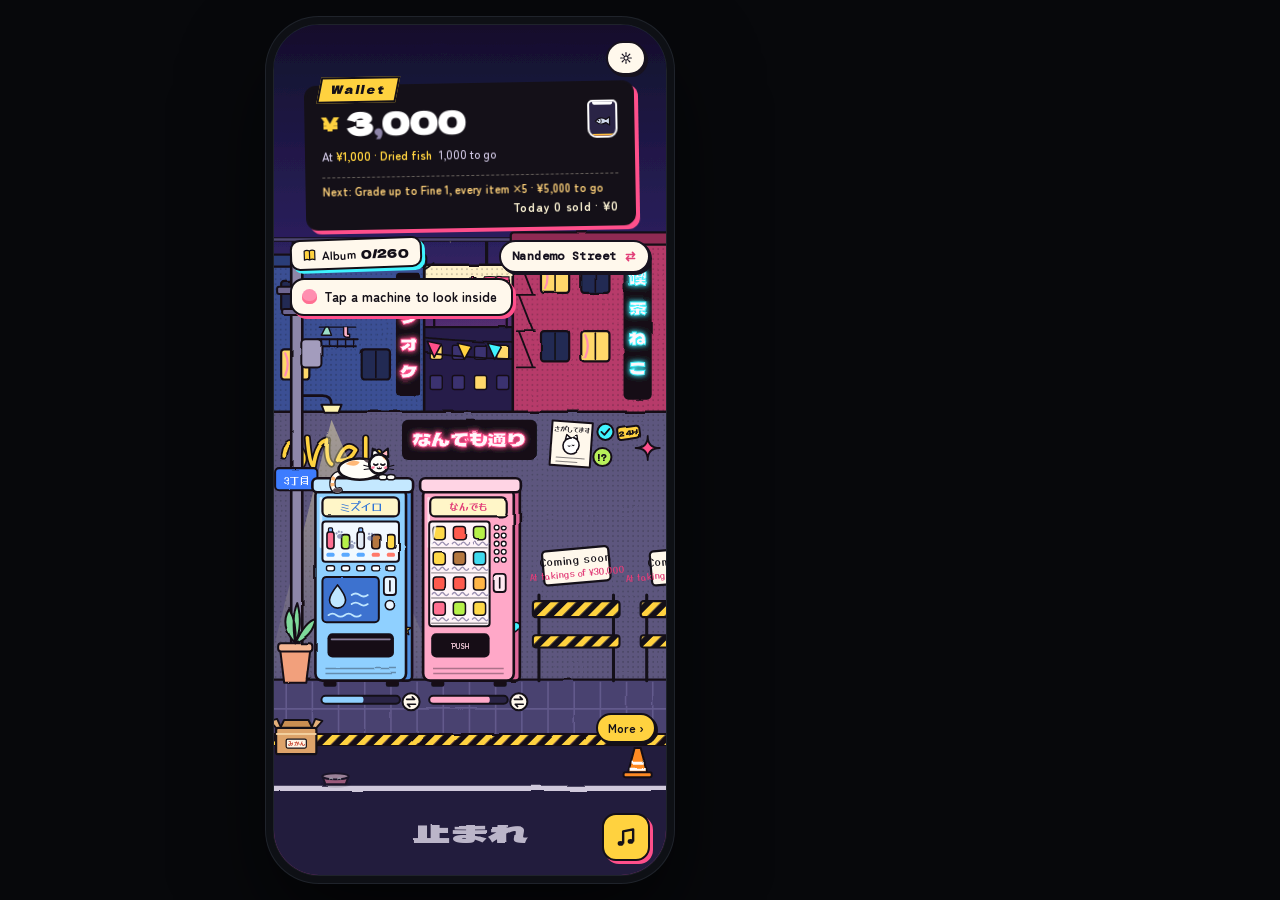
==== demo/index.html @ 23fd43cc "The game's demo on the home page, in the page's language; English first - demo/: the web build's tri" ====
<!doctype html>
<html lang="zh-Hans">
<head>
<meta charset="utf-8">
<meta name="viewport" content="width=device-width, initial-scale=1, maximum-scale=1, user-scalable=no, viewport-fit=cover">
<meta name="format-detection" content="telephone=no">
<title>なんでも自販機</title>
<!-- (v0.38.1) every CJK face is inlined by js/fonts.js: Google Fonts' slices did not all arrive on the user's network -->
<style>

:root{
  color-scheme: dark;
  --bg:#07080b; --night:#0a0c11; --panel:#11141a; --edge:#1f232b;
  --line:#3a404a; --detail:#242931; --body:#14171d; --deck:#1a1e25; --recess:#0a0c10;
  --ink:#838b97; --ink-hi:#e3e7ed; --glass:#0d1015;
  --accent:#ffa940; --accent-hi:#ffd08a; --tube:#d8f3ff;
  --neon:#ff4fa3; --cyan:#3fd9ee; --lime:#b6f04a; --violet:#a58cff; --rose:#ff6f91; --amber:#ffb547;
  --ice:#e2ebf5; --red:#ff5a4e; --blue:#5aa9ff; --yellow:#ffd84a; --brown:#b5773f;
  --zink:#17121f;
  --mono:"DM Mono",ui-monospace,"SF Mono",Menlo,Consolas,monospace;
  
  --display:"ND QingKe","ND Dela","PingFang SC","Microsoft YaHei",sans-serif;
  --display-jp:"ND Dela","Hiragino Sans","Yu Gothic",sans-serif;
  
  --num:"ND DelaNum","ND QingKe",sans-serif;   
  --ui:"PingFang SC","Hiragino Sans GB","Microsoft YaHei","ND Sans",system-ui,sans-serif;
}
html{box-sizing:border-box;height:100%;background:var(--bg)}
*,*::before,*::after{box-sizing:inherit}
body{height:100%;margin:0;background:var(--bg);color:var(--ink);font-family:var(--ui);font-size:14px;line-height:1.6}
.shell{min-height:100%;display:grid;grid-template-columns:auto minmax(0,340px);justify-content:center;align-items:center;gap:56px;padding-block:24px;padding-inline:24px}
.device{position:relative;height:min(860px,calc(100dvh - 48px));aspect-ratio:9/19.5;border:1px solid var(--edge);border-radius:46px;overflow:hidden;isolation:isolate;
  box-shadow:0 0 0 7px #0e1015,0 0 0 8px var(--edge),0 40px 90px rgba(0,0,0,.65);
  background:radial-gradient(40% 18% at 18% 16%,rgba(255,79,163,.10),transparent 70%),radial-gradient(36% 16% at 86% 24%,rgba(63,217,238,.09),transparent 70%),radial-gradient(60% 22% at 50% 4%,rgba(255,169,64,.06),transparent 70%),var(--night)}
#stage{position:absolute;inset:0;width:100%;height:100%;display:block;touch-action:none;user-select:none;-webkit-user-select:none;-webkit-touch-callout:none;outline:none}
#cam.dragging{cursor:grabbing}
#rain{position:absolute;inset:0;width:100%;height:100%;pointer-events:none}


.mroot:not(.busy) .heater,.mroot:not(.busy) .flow{animation-play-state:paused}
.vignette{position:absolute;inset:0;pointer-events:none;background:radial-gradient(120% 80% at 50% 45%,transparent 58%,rgba(3,4,7,.72) 100%)}

.topbar{position:absolute;inset:0 0 auto 0;z-index:3;display:flex;align-items:center;justify-content:space-between;gap:8px;padding:16px 14px 8px;pointer-events:none}
.topbar > *{pointer-events:auto}
.chip{font:500 12px/1 var(--mono);color:var(--ink);background:rgba(17,20,26,.82);border:1px solid var(--edge);border-radius:999px;padding:8px 11px;display:inline-flex;align-items:center;gap:7px;cursor:pointer;letter-spacing:.04em;white-space:nowrap;min-height:32px}
.chip:hover{color:var(--ink-hi);border-color:var(--line)}
.chip i{width:1px;height:12px;background:var(--line)}
.chip[aria-pressed="true"] .lit{color:var(--cyan)}
#snd[aria-pressed="false"]{color:var(--line)}
#art{color:var(--ink-hi)}
button:focus-visible{outline:2px solid var(--accent);outline-offset:2px}
.switcher{position:absolute;z-index:3;top:56px;left:0;right:0;display:flex;align-items:center;justify-content:center;gap:10px;padding:6px 14px 18px;background:linear-gradient(var(--night) 40%,transparent);pointer-events:none}
.switcher > *{pointer-events:auto}
.arrow{width:38px;height:38px;border-radius:50%;border:1px solid var(--edge);background:rgba(17,20,26,.85);color:var(--ink-hi);font:400 20px/1 var(--ui);cursor:pointer;display:grid;place-items:center}
.arrow:hover{border-color:var(--line)}
.fig{display:grid;justify-items:center;gap:2px;min-width:170px;white-space:nowrap;line-height:1.2}
.fig small{font:500 10.5px/1 var(--mono);letter-spacing:.14em;color:var(--accent)}
.fig b{font:400 15px/1.2 var(--display-jp);letter-spacing:.06em;color:var(--ink-hi)}
.dots{display:flex;gap:6px;margin-top:3px}
.dots i{width:6px;height:6px;border-radius:50%;background:var(--line);cursor:pointer}
.dots i.on{background:var(--accent);box-shadow:0 0 6px var(--accent)}
.reset{position:absolute;z-index:3;top:112px;right:14px;font:500 12px/1 var(--ui);color:var(--ink-hi);background:rgba(17,20,26,.86);border:1px solid var(--edge);border-radius:999px;padding:9px 13px;cursor:pointer;min-height:34px}
.toast{position:absolute;z-index:4;top:112px;left:50%;transform:translate(-50%,-6px);max-width:calc(100% - 32px);width:max-content;font:500 12.5px/1.45 var(--ui);color:var(--ink-hi);
  background:rgba(17,20,26,.92);border:1px solid var(--edge);border-radius:14px;padding:9px 14px;text-align:center;opacity:0;transition:opacity .35s,transform .35s;pointer-events:none}
.toast.show{opacity:1;transform:translate(-50%,0)}
.bottombar{position:absolute;inset:auto 0 0 0;z-index:3;display:grid;gap:10px;padding:34px 18px 20px;background:linear-gradient(transparent,var(--night) 38%);pointer-events:none;transition:transform .45s cubic-bezier(.2,.8,.2,1),opacity .3s}
.bottombar > *{pointer-events:auto}
.bottombar.away{transform:translateY(110%);opacity:0}
#readout{margin:0;font:500 12px/1.4 var(--mono);color:var(--ink-hi);letter-spacing:.05em;font-variant-numeric:tabular-nums;text-align:center}
.actions{display:grid;grid-template-columns:1fr 1fr;gap:10px}
.act{display:flex;align-items:center;justify-content:center;gap:9px;min-height:50px;border-radius:16px;border:1px solid var(--edge);background:rgba(20,23,30,.92);color:var(--ink-hi);font:500 14px/1 var(--ui);letter-spacing:.06em;cursor:pointer;transition:border-color .25s,background .25s,box-shadow .25s}
.act svg{width:20px;height:20px;flex:none}
.act:hover{border-color:var(--line)}
.act:disabled{opacity:.45;cursor:default}
.act[aria-pressed="true"]{border-color:var(--cyan);background:rgba(63,217,238,.1);box-shadow:0 0 18px rgba(63,217,238,.18) inset}
.act[aria-pressed="true"] svg{color:var(--cyan)}
#hint{margin:0;font-size:12px;line-height:1.5;color:var(--ink);text-align:center;text-wrap:balance}
.dock{position:absolute;inset:auto 0 0 0;z-index:3;display:grid;gap:4px;padding:14px 16px 16px;border-top:1px solid var(--edge);border-radius:26px 26px 0 0;
  background:linear-gradient(rgba(16,19,25,.97),rgba(10,12,17,.99));box-shadow:0 -18px 40px rgba(0,0,0,.45);transform:translateY(0);transition:transform .45s cubic-bezier(.2,.8,.2,1)}
.dock.away{transform:translateY(105%)}

.dock.off{visibility:hidden;pointer-events:none}
.dockbar{display:flex;align-items:center;justify-content:space-between;gap:10px}
#dock-label{font:500 12px/1 var(--mono);color:var(--yellow);letter-spacing:.08em;white-space:nowrap}
.pill{font:500 13px/1 var(--ui);color:var(--ink-hi);background:rgba(28,32,40,.95);border:1px solid var(--edge);border-radius:999px;padding:10px 15px;min-height:38px;cursor:pointer}
.pill:hover{border-color:var(--line)}
#dock-svg{width:100%;height:172px;display:block;touch-action:none;user-select:none;-webkit-user-select:none;cursor:pointer}
#dockhint{margin:0;font-size:11.5px;color:var(--ink);text-align:center}
#fly{position:absolute;inset:0;width:100%;height:100%;z-index:5;pointer-events:none;overflow:visible}

.notes{display:grid;gap:22px;max-width:340px}
.notes h1{margin:0;font:400 30px/1.15 var(--display-jp);color:var(--ink-hi);letter-spacing:.04em;text-wrap:balance}
.notes h1 small{display:block;margin-top:8px;font:500 11px/1 var(--mono);letter-spacing:.18em;text-transform:uppercase;color:var(--accent)}
.notes p{margin:0;color:var(--ink)}
.notes h2{margin:0 0 8px;font:500 11px/1 var(--mono);letter-spacing:.18em;text-transform:uppercase;color:var(--line)}
.notes ul{margin:0;padding:0;list-style:none;display:grid;gap:7px}
.notes li{display:grid;grid-template-columns:14px 1fr;gap:8px;color:var(--ink-hi);font-size:13.5px}
.notes li::before{content:"";width:5px;height:5px;margin-top:9px;border-radius:50%;background:var(--accent);box-shadow:0 0 6px var(--accent)}
.types{display:grid;gap:6px;font-size:13px}
.types div{display:grid;grid-template-columns:44px 1fr;gap:10px;align-items:baseline;color:var(--ink)}
.types b{font:500 11px/1 var(--mono);color:var(--line);letter-spacing:.08em}
.types .now b{color:var(--cyan)} .types .now{color:var(--ink-hi)}
.notes .fine{font:12px/1.6 var(--mono);color:var(--line)}
@media (max-width:899px){.shell{grid-template-columns:minmax(0,1fr);justify-items:center;gap:36px}.notes{max-width:420px;padding-bottom:16px}}
@media (max-width:519px){.shell{height:100%;min-height:0;padding:0;gap:0}.device{height:100%;width:100%;aspect-ratio:auto;border:0;border-radius:0;box-shadow:none}.notes{display:none}}


.stage-l text{font-family:var(--mono)}
.stage-l .sign{font-family:var(--display-jp)}
.face{fill:var(--body);stroke:var(--line);stroke-width:1;vector-effect:non-scaling-stroke;stroke-linejoin:round}
.face.top{fill:var(--deck)}
.recess{fill:var(--recess);stroke:var(--line);stroke-width:1;vector-effect:non-scaling-stroke}
.detail{fill:none;stroke:var(--detail);stroke-width:1;vector-effect:non-scaling-stroke}
.hair{fill:none;stroke:var(--line);stroke-width:1;vector-effect:non-scaling-stroke;stroke-linecap:round;stroke-linejoin:round}
.label{fill:var(--ink)}
.glass{fill:var(--glass);stroke:var(--line);stroke-width:1;vector-effect:non-scaling-stroke;transition:fill .6s,stroke .6s}
.glass.on{fill:#101820;stroke:var(--blue)}
.halo{opacity:0;transition:opacity .7s}.halo.on{opacity:1}
.lamp-light{opacity:0;transition:opacity .25s}.lamp-light.on{opacity:1}
.lit-text{fill:var(--line);transition:fill .5s}.lit-text.on{fill:var(--lc,var(--accent-hi))}
.led{fill:var(--detail);transition:fill .2s}.led.on{fill:var(--accent)}
.soldout{fill:var(--red);opacity:0;transition:opacity .3s}.soldout.on{opacity:1}
.scr{fill:var(--accent-hi)}
.hit{cursor:pointer}
.nohit{pointer-events:none}
.pop{font-family:var(--display);paint-order:stroke;stroke:var(--night);stroke-linejoin:round;pointer-events:none}
.zz{fill:var(--ink);font-size:7px;opacity:0}
.zz.go{animation:zz 2.6s ease-out}
@keyframes zz{0%{opacity:0;transform:translate(0,0)}20%{opacity:.8}100%{opacity:0;transform:translate(6px,-16px)}}
.zz-only{display:none}

.gb{fill:var(--c);stroke:rgba(0,0,0,.55);stroke-width:.6;vector-effect:non-scaling-stroke}
.gbt{fill:var(--c);fill-opacity:.5;stroke:rgba(220,235,255,.6);stroke-width:.6;vector-effect:non-scaling-stroke}
.gl{fill:rgba(255,255,255,.88)} .gs{fill:var(--c)}
.gh{fill:none;stroke:rgba(255,255,255,.65);stroke-width:1;vector-effect:non-scaling-stroke;stroke-linecap:round}
.gc{fill:#c3cad3;stroke:rgba(0,0,0,.45);stroke-width:.6;vector-effect:non-scaling-stroke}
.gr{fill:none;stroke:#8d96a1;stroke-width:.6;vector-effect:non-scaling-stroke} .gt{fill:#99a2ad}
.gcap,.gcap2{fill:var(--cap);stroke:rgba(0,0,0,.4);stroke-width:.6;vector-effect:non-scaling-stroke} .gcap2{stroke:rgba(255,255,255,.5)}
.gcoin{fill:#dfe3e8;stroke:#7d8691;stroke-width:.6;vector-effect:non-scaling-stroke}
.face.gt{fill:var(--c);stroke:rgba(0,0,0,.5)} .face.top.gt{fill:color-mix(in srgb,var(--c) 78%,#fff)}
.face.gw{fill:#e9edf2;stroke:rgba(0,0,0,.45)} .face.top.gw{fill:#fff}

.rail{fill:none;stroke:#252b34;stroke-width:1;vector-effect:non-scaling-stroke;stroke-linejoin:round} .rail.hi{stroke:#3b434e}
.pedal{fill:none;stroke:var(--line);stroke-width:2.2;vector-effect:non-scaling-stroke;stroke-linecap:round;transition:stroke .15s} .pedal.on{stroke:var(--accent);filter:url(#soft)}
.beltmark{stroke:var(--ink);stroke-width:1.3;stroke-dasharray:2.5 3.5;vector-effect:non-scaling-stroke}
.fanblade{fill:#2a313b;stroke:var(--ink);stroke-width:.5;vector-effect:non-scaling-stroke}
.heater{fill:none;stroke:var(--red);stroke-width:1.4;vector-effect:non-scaling-stroke;animation:heat 3.2s ease-in-out infinite}
@keyframes heat{50%{opacity:.4}}
.evap{stroke:rgba(90,169,255,.5)}
.flow{fill:none;stroke-width:1.6;vector-effect:non-scaling-stroke;stroke-dasharray:60 940;animation:flowc 2.6s linear infinite} .flow.cold{stroke:var(--cyan)}
@keyframes flowc{from{stroke-dashoffset:1000}to{stroke-dashoffset:0}}
.insul{fill:none;stroke:rgba(140,190,230,.16);stroke-width:1;vector-effect:non-scaling-stroke}
.track{fill:none;stroke:var(--ink);stroke-width:1;vector-effect:non-scaling-stroke;stroke-linejoin:round}
.trace{fill:none;stroke:#2f5a48;stroke-width:.8;vector-effect:non-scaling-stroke}
.wire2{fill:none;stroke:#29303a;stroke-width:1;vector-effect:non-scaling-stroke;stroke-linejoin:round}
.pulse{fill:none;stroke:var(--accent-hi);stroke-width:2.2;stroke-linecap:round;vector-effect:non-scaling-stroke;stroke-dasharray:70 1200;stroke-dashoffset:70;opacity:0}
.pulse.go{animation:pulse .5s linear} .pulse.hot{stroke:var(--amber)}
@keyframes pulse{0%{stroke-dashoffset:70;opacity:1}90%{opacity:1}100%{stroke-dashoffset:-1000;opacity:0}}
.tubelight{stroke:var(--tube);stroke-width:2;vector-effect:non-scaling-stroke;filter:url(#soft);stroke-linecap:round}
.dglass{fill:rgba(170,205,240,.04);stroke:var(--line);stroke-width:1;vector-effect:non-scaling-stroke;pointer-events:none}
.face.tubeglass,.face.top.tubeglass{fill:rgba(170,210,240,.07);stroke:rgba(170,210,240,.35)}
.face.coin.c10{fill:#a8653a;stroke:#d99a6a}.face.top.coin.c10{fill:#d08a55}
.face.coin.c50,.face.coin.c100{fill:#8f98a4;stroke:#d5dbe2}.face.top.coin.c50,.face.top.coin.c100{fill:#c9d0d8}
.face.coin.c500{fill:#a8893c;stroke:#ecd38a}.face.top.coin.c500{fill:#dcbd62}
.coil{fill:none;stroke-linecap:round;stroke-linejoin:round;vector-effect:non-scaling-stroke} .coil.back{stroke:#4a5260;stroke-width:1} .coil.front{stroke:#c4ccd8;stroke-width:1.3}
.shelfled{stroke:var(--rose);stroke-width:1.6;vector-effect:non-scaling-stroke;filter:url(#soft);stroke-linecap:round}
.liftled{stroke:var(--accent);stroke-width:1.4;vector-effect:non-scaling-stroke;filter:url(#soft)}
.face.cupstack,.face.top.cupstack{fill:#efe9de;stroke:rgba(0,0,0,.4)}
.chute{fill:none;stroke:#3a4250;stroke-width:2;vector-effect:non-scaling-stroke;stroke-linecap:round} .chute.ice{stroke:rgba(120,200,240,.45);stroke-width:3}
.cu-stream{fill:none;stroke-width:2.2;vector-effect:non-scaling-stroke;stroke-dasharray:3 2;opacity:0;stroke-linecap:round} .cu-stream.on{opacity:1;animation:flowc .5s linear infinite}
.cu-swirl{fill:none;stroke-width:1.2;vector-effect:non-scaling-stroke;opacity:0;transition:opacity .2s}
.steam{opacity:0;animation:steam 2.4s ease-out infinite}
@keyframes steam{0%{opacity:0;transform:translate(0,2px)}30%{opacity:.7}100%{opacity:0;transform:translate(0,-8px)}}
.face.cbx{fill:#2a2116;stroke:rgba(214,170,110,.6)} .face.top.cbx,.cbx.top{fill:#1e170e;stroke:rgba(214,170,110,.5);stroke-width:1;vector-effect:non-scaling-stroke}
.face.cart{fill:#1d222b;stroke:rgba(170,190,215,.5)} .face.top.cart,.cart.top{fill:#151920;stroke:rgba(170,190,215,.4);stroke-width:1;vector-effect:non-scaling-stroke}
.face.cr{fill:#221d10;stroke:rgba(255,216,74,.55)} .face.top.cr,.cr.top{fill:#1c180d;stroke:rgba(255,216,74,.45);stroke-width:1;vector-effect:non-scaling-stroke}
.crrib{fill:none;stroke:rgba(255,216,74,.18);stroke-width:1;vector-effect:non-scaling-stroke}
.crhole{fill:#0b0a06;stroke:rgba(255,216,74,.4);stroke-width:1;vector-effect:non-scaling-stroke}
.crcan{cursor:grab}
.dtrace{fill:none;stroke:#1f2a36;stroke-width:1;vector-effect:non-scaling-stroke;stroke-linejoin:round} .dpulse{stroke:var(--cyan)}
.spark{pointer-events:none}

.xedge{fill:none;stroke:var(--cyan);stroke-width:1;vector-effect:non-scaling-stroke;opacity:.55}
.xline{fill:none;stroke:var(--cyan);stroke-width:1;vector-effect:non-scaling-stroke;opacity:.26}
.face.xcat,.face.top.xcat{fill:rgba(63,217,238,.08);stroke:var(--cyan)}
.xcatline{fill:none;stroke:var(--cyan);stroke-width:1;vector-effect:non-scaling-stroke}
.xbone{fill:none;stroke:var(--ice);stroke-width:1.1;vector-effect:non-scaling-stroke;stroke-linecap:round}
.xfish{fill:none;stroke:var(--yellow);stroke-width:.9;vector-effect:non-scaling-stroke}
#scan{pointer-events:none;transition:opacity .5s}
#scan .sl{stroke:var(--cyan);stroke-width:1.6;vector-effect:non-scaling-stroke;filter:url(#glow)}
#scanHandle{pointer-events:all;cursor:ns-resize}

.g-int .face.side,.g-ext .face.side{fill:#111419}
.r3 .face.side{fill:#0d1014} .r3 .face.top{fill:#262b34} .r3 .face.cap{fill:#1c2028}
.r3 .capin{transition:transform .09s ease-out} .r3.down .capin{transform:translate(var(--px),var(--py))}
.face.inwall.side{fill:#0c0e12} .face.inwall.top{fill:#1d2129}
.face.tilecap{fill:#140f0b} .face.readycap{fill:#1a130c} .tiletext{fill:var(--ink-hi)}

.lockglow{fill:var(--accent);animation:lockglow 2.4s ease-in-out 2} @keyframes lockglow{50%{opacity:.3}}
.thandle .face.cap{fill:#2b313b}
.face.hingeb,.face.top.hingeb{fill:#262b33}
.screw{fill:#262b33;stroke:var(--line);stroke-width:.6;vector-effect:non-scaling-stroke}
.louver{fill:#1b1f26;stroke:#2c323c;stroke-width:.6;vector-effect:non-scaling-stroke}
.face.foot,.face.top.foot{fill:#1a1d23} .face.basebox{fill:#0f1115} .face.top.basebox{fill:#14171c}

.mroot[data-m="drink"]{--mb:#2f6bff;--mbs:#1c43b1;--mbt:#86abff}
.mroot[data-m="spiral"]{--mb:#ff4f8b;--mbs:#b62a5d;--mbt:#ff9bbd}
.mroot[data-m="cup"]{--mb:#ff8a24;--mbs:#b55a0a;--mbt:#ffbd76}
.mroot[data-m="ramen"]{--mb:#e8553a;--mbs:#a5301c;--mbt:#ff9a7a}
.mroot[data-m="juice"]{--mb:#ff9a1e;--mbs:#c06a08;--mbt:#ffc870}
.mroot[data-m="auto"]{--mb:#21a99a;--mbs:#137066;--mbt:#7fe0d4}
.mroot[data-m="digital"]{--mb:#8a5cff;--mbs:#5a34c0;--mbt:#c4b0ff}
.mroot[data-m="frozen"]{--mb:#7fcfe8;--mbs:#3a8fb0;--mbt:#d6f4ff}
.mroot[data-m="locker"]{--mb:#d89a52;--mbs:#a0642a;--mbt:#f0c080}
.mroot[data-m="teishoku"]{--mb:#3a5aa8;--mbs:#243a78;--mbt:#8aa4e8}
.mroot[data-m="sushi"]{--mb:#d8453a;--mbs:#9a2a22;--mbt:#ffa89a}
.mroot[data-m="oden"]{--mb:#e8862a;--mbs:#a85a14;--mbt:#ffc88a}
.mroot[data-m="taiyaki"]{--mb:#d8902a;--mbs:#a8302a;--mbt:#ffcf8a}
.mroot[data-m="bakery"]{--mb:#c97c2c;--mbs:#8a3a1a;--mbt:#ffd9a0}
.face.pb-belt{fill:#2a2e36;stroke:var(--line)} .face.top.pb-belt{fill:#33373f} .face.pb-oven{fill:#7a828e;stroke:var(--line)} .face.top.pb-oven{fill:#9aa3ae}
.face.pb-fridge{fill:#1e2a36;stroke:var(--line)} .face.top.pb-fridge{fill:#2a3846}
.device[data-art="zzz"] .face.pb-fridge:not(:where(.nd-neon,.nd-neon *)){fill:#c9d6e2} .device[data-art="zzz"] .face.top.pb-fridge:not(:where(.nd-neon,.nd-neon *)){fill:#dfe8f0} .face.pb-curtain{fill:#aab3bf;stroke:rgba(0,0,0,.4)} .face.pb-blade{fill:#e6ecf2;stroke:rgba(0,0,0,.5)}
.face.pb-pack{fill:#e6eef6;stroke:rgba(0,0,0,.4)} .face.top.pb-pack{fill:#f6fbff}
.pb-ovenglass{fill:#ff9a3a;fill-opacity:.1;stroke:#1a0e08;stroke-width:.8;vector-effect:non-scaling-stroke} .pb-ovenglint{fill:#fff;fill-opacity:.35}
.pb-glass{fill:#ffe8b0;fill-opacity:.14;stroke:rgba(255,220,150,.5);stroke-width:.6;vector-effect:non-scaling-stroke}
.pb-breads path,.pb-queue path,.pb-movers path{vector-effect:non-scaling-stroke}
.pb-glow{animation:pbGlow 1.6s ease-in-out infinite alternate} @keyframes pbGlow{from{fill:#ff7a1a}to{fill:#ffb04a}}
.pb-awnt{fill:#fff;font-family:var(--display-jp)} .pb-panel{fill:#1a120c;stroke:var(--line);stroke-width:1;vector-effect:non-scaling-stroke} .pb-price{fill:#ffd27a}
.pb-board{fill:#2a1410;stroke:var(--line);stroke-width:1;vector-effect:non-scaling-stroke} .pb-boardt{fill:#ffd27a;font-family:var(--display-jp)}
.pb-lcd{fill:#ffb347;font-family:var(--mono);font-weight:500}
.pb-oil{fill:#c8902a;stroke:#5a3a10;stroke-width:.5;vector-effect:non-scaling-stroke} .face.pb-basket{fill:#cfd6de;fill-opacity:.35;stroke:rgba(0,0,0,.45)} .face.top.pb-basket{fill-opacity:.15}
.pb-mesh{fill:none;stroke:#8a93a4;stroke-width:.5;vector-effect:non-scaling-stroke} .pb-meshl{stroke:#8a93a4;stroke-width:.35}
.face.pb-dough{fill:#f0d8a0;stroke:rgba(120,80,20,.5)} .face.top.pb-dough{fill:#f6e4b8}
.pb-knife{fill:#e6ecf2;stroke:rgba(0,0,0,.5);stroke-width:.5;vector-effect:non-scaling-stroke}
.face.pb-fine{stroke:rgba(20,16,24,.6)} .device[data-art="zzz"] .stage-l .face.pb-fine:not(:where(.nd-neon,.nd-neon *)){stroke:rgba(20,16,24,.7);stroke-width:1px}
.device[data-art="zzz"] .pb-panel:not(:where(.nd-neon,.nd-neon *)),.device[data-art="zzz"] .pb-board:not(:where(.nd-neon,.nd-neon *)){fill:#fff4dc;stroke:var(--zink);stroke-width:1.4px} .device[data-art="zzz"] .pb-boardt:not(:where(.nd-neon,.nd-neon *)){fill:var(--zink)}
.mroot[data-m="teppan"]{--mb:#d8352a;--mbs:#1f2a4a;--mbt:#ffd9a0}
.face.tp-belt{fill:#2a2e36;stroke:var(--line)} .face.top.tp-belt{fill:#33373f}
.face.tp-iron{fill:#2a2624;stroke:var(--line)} .face.top.tp-iron{fill:#3a3430} .face.tp-katsu{fill:#8a6a4a;stroke:var(--line)} .face.top.tp-katsu{fill:#a8865e}
.face.tp-negi{fill:#4a8a2a;stroke:var(--line)} .face.top.tp-negi{fill:#6aa84a} .face.tp-bottle{fill:#f4f0e0;stroke:rgba(0,0,0,.4)} .face.top.tp-bottle{fill:#fffdf4}
.tp-lid{fill:#e8f4ff;fill-opacity:.22;stroke:rgba(30,40,60,.55);stroke-width:.5;vector-effect:non-scaling-stroke} .tp-lidtop{fill:#fff;fill-opacity:.18;stroke:rgba(30,40,60,.35);stroke-width:.4;vector-effect:non-scaling-stroke}
.tp-plate path,.tp-boats path,.tp-movers path{vector-effect:non-scaling-stroke}
.tp-flame{opacity:.25} .tp-flame.on{opacity:1;animation:tpFlame .9s ease-in-out infinite alternate} @keyframes tpFlame{from{fill:#3a8aff}to{fill:#7ab8ff}}
.tp-dance{transform-box:fill-box;transform-origin:50% 100%;animation:tpDance 1.4s ease-in-out infinite alternate} @keyframes tpDance{from{transform:skewX(-8deg)}to{transform:skewX(10deg)}}
.tp-noren{fill:#fff;font-family:var(--display-jp)} .tp-lant{fill:#fff;font-family:var(--display-jp)} .tp-panel{fill:#141a2c;stroke:var(--line);stroke-width:1;vector-effect:non-scaling-stroke} .tp-price{fill:#ffd27a}
.tp-board{fill:#1f2a4a;stroke:var(--line);stroke-width:1;vector-effect:non-scaling-stroke} .tp-boardt{fill:#ffd27a;font-family:var(--display-jp)}
.tp-lcd{fill:#ffb347;font-family:var(--mono);font-weight:500}
.device[data-art="zzz"] .g-int .face.tp-iron:not(.zz):not(:where(.nd-neon,.nd-neon *)){fill:#3a3430} .device[data-art="zzz"] .g-int .face.side.tp-iron:not(.zz):not(:where(.nd-neon,.nd-neon *)){fill:#2a2624} .device[data-art="zzz"] .g-int .face.top.tp-iron:not(.zz):not(:where(.nd-neon,.nd-neon *)){fill:#4a423c}
.device[data-art="zzz"] .g-int .face.tp-belt:not(.zz):not(:where(.nd-neon,.nd-neon *)){fill:#3a3e48} .device[data-art="zzz"] .g-int .face.side.tp-belt:not(.zz):not(:where(.nd-neon,.nd-neon *)){fill:#2a2e36} .device[data-art="zzz"] .g-int .face.top.tp-belt:not(.zz):not(:where(.nd-neon,.nd-neon *)){fill:#4a4e58}
.device[data-art="zzz"] .g-int .face.tp-katsu:not(.zz):not(:where(.nd-neon,.nd-neon *)){fill:#a8865e} .device[data-art="zzz"] .g-int .face.side.tp-katsu:not(.zz):not(:where(.nd-neon,.nd-neon *)){fill:#8a6a4a} .device[data-art="zzz"] .g-int .face.top.tp-katsu:not(.zz):not(:where(.nd-neon,.nd-neon *)){fill:#c8a67e}
.device[data-art="zzz"] .g-int .face.tp-negi:not(.zz):not(:where(.nd-neon,.nd-neon *)){fill:#6aa84a} .device[data-art="zzz"] .g-int .face.side.tp-negi:not(.zz):not(:where(.nd-neon,.nd-neon *)){fill:#4a8a2a} .device[data-art="zzz"] .g-int .face.top.tp-negi:not(.zz):not(:where(.nd-neon,.nd-neon *)){fill:#8ac86a}
.device[data-art="zzz"] .tp-panel:not(:where(.nd-neon,.nd-neon *)),.device[data-art="zzz"] .tp-board:not(:where(.nd-neon,.nd-neon *)){fill:#fff4dc;stroke:var(--zink);stroke-width:1.4px} .device[data-art="zzz"] .tp-boardt:not(:where(.nd-neon,.nd-neon *)){fill:var(--zink)}
.pay-c{position:relative}
.pay-body{overflow-x:hidden}
.pay-badges{position:absolute;top:-8px;right:-2px;display:flex;gap:2px}
.pay-badge{display:grid;place-items:center;width:24px;height:24px;border:2px solid var(--dink);border-radius:50%;background:#fff;font-style:normal}
.pay-badge svg{display:block;width:17px;height:17px}
.pay-badge.pick{background:#fff3b8} .pay-badge.swap{background:#ffe0ec}
.pay-free{display:grid;gap:6px;padding:9px 11px;border:2px dashed var(--dink);border-radius:12px;background:#fffbe6}
.pay-free b{font:700 12px/1.2 var(--maru);color:var(--dink)}
.st-sheet .pay-free p{display:grid;grid-template-columns:20px minmax(0,1fr);gap:7px;align-items:center;margin:0;font:700 11px/1.45 var(--maru);color:#5a4630}
.pay-free p svg{display:block;width:20px;height:20px}
.pay-free small{font:500 10.5px/1.4 var(--maru);color:#8d7a9c}
.pay-card{display:grid;gap:6px;padding:10px;border:2px solid var(--dink);border-radius:12px;background:#fff8ec}
.pay-stamps{display:grid;grid-template-columns:repeat(5,minmax(0,1fr));gap:6px;justify-items:center}
.pay-stamps svg{display:block;width:100%;max-width:38px;height:auto}
.st-sheet p.pay-cardt{margin:0;text-align:center;font:500 11px/1.45 var(--maru);color:#6e5a7e}
.pay-body .sh-btn.pay-alt{background:#fff;margin-top:-2px}

.face.ty-steel{fill:#8a93a4;stroke:var(--line)} .face.top.ty-steel{fill:#aab3bf} .face.ty-floor{fill:#1a1d22;stroke:var(--line)} .face.top.ty-floor{fill:#22262c}
.face.ty-carton{fill:#e8d8b8;stroke:var(--line)} .face.top.ty-carton{fill:#f4e8cc} .face.ty-pack{fill:#e6eef6;stroke:rgba(0,0,0,.4)} .face.top.ty-pack{fill:#f6fbff}
.ty-pipe{fill:none;stroke:#aab3bf;stroke-width:1.8;stroke-linejoin:round;vector-effect:non-scaling-stroke}
.ty-iron{fill:#24242a;stroke:rgba(0,0,0,.6);stroke-width:.6;stroke-linejoin:round;vector-effect:non-scaling-stroke}
.ty-moulds path:not(.ty-iron){stroke-width:.5;vector-effect:non-scaling-stroke}
.ty-noren{fill:#fff;font-family:var(--display-jp)} .ty-panel{fill:#16110d;stroke:var(--line);stroke-width:1;vector-effect:non-scaling-stroke} .ty-price{fill:#ffd27a}
.ty-board{fill:#2a1410;stroke:var(--line);stroke-width:1;vector-effect:non-scaling-stroke} .ty-boardt{fill:#ffd27a;font-family:var(--display-jp)}
.ty-lcd{fill:#ffb347;font-family:var(--mono);font-weight:500}
.device[data-art="zzz"] .ty-panel:not(:where(.nd-neon,.nd-neon *)),.device[data-art="zzz"] .ty-board:not(:where(.nd-neon,.nd-neon *)){fill:#fff4dc;stroke:var(--zink);stroke-width:1.4px} .device[data-art="zzz"] .ty-boardt:not(:where(.nd-neon,.nd-neon *)){fill:var(--zink)}
.mroot[data-m="kakigori"]{--mb:#3a8aff;--mbs:#2a6ad9;--mbt:#9ad8ff}

.face.kg-steel{fill:#8a93a4;stroke:var(--line)} .face.top.kg-steel{fill:#aab3bf} .face.kg-floor{fill:#1a1d22;stroke:var(--line)} .face.top.kg-floor{fill:#22262c}
.face.kg-rail{fill:#5a6374;stroke:var(--line)} .face.top.kg-rail{fill:#c9d0da} .face.kg-motor2{fill:#c8a020;stroke:var(--line)} .face.top.kg-motor2{fill:#ffd23f}
.face.kg-freezer{fill:#dfe8f0;stroke:var(--line)} .face.top.kg-freezer{fill:#f2f8fc} .face.kg-carton{fill:#e8eef6;stroke:var(--line)} .face.top.kg-carton{fill:#f8fbff}
.face.kg-valve{fill:#3a404c;stroke:var(--line)} .face.top.kg-valve{fill:#5a6374} .face.kg-pusher{fill:#2a6ad9;stroke:var(--line)} .face.top.kg-pusher{fill:#5a9aff}
.face.kg-iceb2{fill:rgba(190,228,250,.92);stroke:rgba(70,130,190,.8)} .face.top.kg-iceb2{fill:#f0faff}
.kg-ice{fill:rgba(200,234,252,.82);stroke:rgba(70,130,190,.75);stroke-width:.6;stroke-linejoin:round;vector-effect:non-scaling-stroke}
.kg-iceb{fill:rgba(150,200,235,.35);stroke:rgba(70,130,190,.4);stroke-width:.5;vector-effect:non-scaling-stroke}
.kg-icetop{fill:rgba(238,250,255,.95);stroke:rgba(70,130,190,.75);stroke-width:.6;stroke-linejoin:round;vector-effect:non-scaling-stroke}
.kg-snow{fill:#fbfdff;stroke:rgba(120,160,200,.6);stroke-width:.5;vector-effect:non-scaling-stroke}
.kg-frost{fill:rgba(210,236,255,.3);stroke:rgba(170,215,250,.8);stroke-width:.6;stroke-linejoin:round;vector-effect:non-scaling-stroke}
.kg-tube{fill:rgba(220,240,255,.18);stroke:rgba(170,215,250,.7);stroke-width:.6;vector-effect:non-scaling-stroke}
.kg-line{fill:none;stroke-width:1.1;stroke-linejoin:round;opacity:.85;vector-effect:non-scaling-stroke}
.kg-noren{fill:#fff;font-family:var(--display-jp)} .kg-panel{fill:#0e1626;stroke:var(--line);stroke-width:1;vector-effect:non-scaling-stroke} .kg-price{fill:#9ad8ff}
.kg-board{fill:#10203a;stroke:var(--line);stroke-width:1;vector-effect:non-scaling-stroke} .kg-boardt{fill:#bfe6ff;font-family:var(--display-jp)}
.kg-lcd{fill:#7ad8ff;font-family:var(--mono);font-weight:500} .kg-spare{fill:#2a2f38} .kg-spare.on{fill:#9ad8ff}
.device[data-art="zzz"] .kg-panel:not(:where(.nd-neon,.nd-neon *)),.device[data-art="zzz"] .kg-board:not(:where(.nd-neon,.nd-neon *)){fill:#eef8ff;stroke:var(--zink);stroke-width:1.4px} .device[data-art="zzz"] .kg-boardt:not(:where(.nd-neon,.nd-neon *)){fill:var(--zink)}
.mroot[data-m="gacha"]{--mb:#ff5fa2;--mbs:#c8286a;--mbt:#ffb8d8}

.face.gc-steel{fill:#8a93a4;stroke:var(--line)} .face.top.gc-steel{fill:#aab3bf} .face.gc-floor{fill:#1a1d22;stroke:var(--line)} .face.top.gc-floor{fill:#22262c}
.face.gc-carton{fill:#f6e0ea;stroke:var(--line)} .face.top.gc-carton{fill:#fff0f6} .face.gc-shelf{fill:#c8286a;stroke:var(--line)} .face.top.gc-shelf{fill:#ff5fa2}
.face.gc-stop{fill:#c8283a;stroke:var(--line)} .face.top.gc-stop{fill:#ff4f5a}
.gc-glass{fill:rgba(220,238,255,.16);stroke:rgba(180,215,250,.85);stroke-width:.7;vector-effect:non-scaling-stroke}
.gc-ramp{fill:#ffd23f;stroke:rgba(0,0,0,.45);stroke-width:.6;stroke-linejoin:round;vector-effect:non-scaling-stroke} .gc-rail{fill:#e8a820;stroke:rgba(0,0,0,.45);stroke-width:.5;stroke-linejoin:round;vector-effect:non-scaling-stroke}
.gc-tube{fill:none;stroke:rgba(200,225,250,.55);stroke-width:7;stroke-linejoin:round;stroke-linecap:round}
.gc-plac{fill:#fff;font-family:var(--display-jp)} .gc-signt{fill:#fff;font-family:var(--display-jp)} .gc-panel{fill:#1e0e1a;stroke:var(--line);stroke-width:1;vector-effect:non-scaling-stroke} .gc-price{fill:#ffb8d8}
.gc-board{fill:#2a1030;stroke:var(--line);stroke-width:1;vector-effect:non-scaling-stroke} .gc-boardt{fill:#ffd8ea;font-family:var(--display-jp)}
.gc-lcd{fill:#ff8fc0;font-family:var(--mono);font-weight:500} .gc-jam{display:none} .gc-jam.on{display:inline}
.device[data-art="zzz"] .gc-panel:not(:where(.nd-neon,.nd-neon *)),.device[data-art="zzz"] .gc-board:not(:where(.nd-neon,.nd-neon *)){fill:#fff0f6;stroke:var(--zink);stroke-width:1.4px} .device[data-art="zzz"] .gc-boardt:not(:where(.nd-neon,.nd-neon *)){fill:var(--zink)}
.mroot[data-m="kissa"]{--mb:#b8283a;--mbs:#7a3020;--mbt:#f4e6c8}

.face.ks-brass{fill:#a8803a;stroke:var(--line)} .face.top.ks-brass{fill:#d8b060} .face.ks-tapon{fill:#3fd47a;stroke:var(--line)} .face.top.ks-tapon{fill:#7af0a8}
.face.ks-steel{fill:#8a93a4;stroke:var(--line)} .face.top.ks-steel{fill:#aab3bf} .face.ks-tank{fill:#dfe8f0;stroke:var(--line)} .face.top.ks-tank{fill:#f2f8fc}
.face.ks-sack{fill:#c8a878;stroke:var(--line)} .face.top.ks-sack{fill:#dcc090} .face.ks-floor{fill:#1a1d22;stroke:var(--line)} .face.top.ks-floor{fill:#22262c}
.face.ks-belt{fill:#2a2420;stroke:var(--line)} .face.top.ks-belt{fill:#3a3430} .face.ks-wood{fill:#6a3a1e;stroke:var(--line)} .face.top.ks-wood{fill:#8a5230}
.face.ks-grinder{fill:#3a3028;stroke:var(--line)} .face.top.ks-grinder{fill:#5a4a3a}
.ks-glass{fill:rgba(215,235,252,.2);stroke:rgba(150,190,225,.95);stroke-width:.7;vector-effect:non-scaling-stroke}
.ks-name{fill:#f4e6c8;font-family:var(--display-jp)} .ks-card{fill:#5a3418;font-family:var(--display-jp)}
.ks-neon-o{fill:none;stroke:rgba(255,79,139,.35);stroke-width:2.6px;font-family:var(--display-jp)} .ks-neon{fill:#ffd0e2;stroke:#ff4f8b;stroke-width:.5px;font-family:var(--display-jp)}
.ks-panel{fill:#1e100c;stroke:var(--line);stroke-width:1;vector-effect:non-scaling-stroke} .ks-price{fill:#f4e6c8} .ks-lcd{fill:#ffb43a;font-family:var(--mono);font-weight:500}
.device[data-art="zzz"] .ks-panel:not(:where(.nd-neon,.nd-neon *)){fill:#f6ecdc;stroke:var(--zink);stroke-width:1.4px}

.face.od-steel{fill:#8a93a4;stroke:var(--line)} .face.top.od-steel{fill:#aab3bf} .face.od-rail{fill:#aab3bf;stroke:var(--line)} .face.top.od-rail{fill:#dfe5ec} .face.od-hood{fill:#9aa3b0;stroke:var(--line)} .face.top.od-hood{fill:#b8c0cc}
.face.od-floor{fill:#1a1d22;stroke:var(--line)} .face.top.od-floor{fill:#22262c} .face.od-carton{fill:#c8a878;stroke:var(--line)} .face.top.od-carton{fill:#dcc090}
.face.od-tank{fill:#b8c0cc;stroke:var(--line)} .face.top.od-tank{fill:#d0d6de} .face.od-valve{fill:#e8453a;stroke:var(--line)} .face.top.od-valve{fill:#ff6a5a}
.face.od-pack{fill:#e6eef6;stroke:rgba(0,0,0,.4)} .face.top.od-pack{fill:#f6fbff}
.od-div{fill:none;stroke:#c9d0da;stroke-width:1.1;stroke-linecap:round;vector-effect:non-scaling-stroke}
.od-mesh{fill:rgba(200,208,218,.22);stroke:#dfe5ec;stroke-width:.7;vector-effect:non-scaling-stroke}
.od-tube{fill:rgba(220,240,255,.1);stroke:rgba(220,240,255,.7);stroke-width:.6;vector-effect:non-scaling-stroke}
.od-pipe{fill:none;stroke:#aab3bf;stroke-width:1.8;stroke-linejoin:round;vector-effect:non-scaling-stroke}
.od-steam{opacity:0;animation:odsteam 1.6s ease-out forwards} @keyframes odsteam{20%{opacity:.9}100%{opacity:0;transform:translateY(-10px)}}
.od-noren{fill:#fff;font-family:var(--display-jp)} .od-panel{fill:#16110d;stroke:var(--line);stroke-width:1;vector-effect:non-scaling-stroke} .od-price{fill:#ffd27a}
.od-lcd{fill:#ffb347;font-family:var(--mono);font-weight:500}
.device[data-art="zzz"] .od-panel:not(:where(.nd-neon,.nd-neon *)){fill:#fff4dc;stroke:var(--zink);stroke-width:1.4px}
.st-m .tk-steam{opacity:0} .st-m.tic .tk-steam{animation:tksteam 2s ease-out} @keyframes tksteam{30%{opacity:.9}100%{opacity:0;transform:translateY(-8px)}}

.face.su-steel{fill:#8a93a4;stroke:var(--line)} .face.top.su-steel{fill:#aab3bf} .face.su-deck{fill:#3a414c;stroke:var(--line)} .face.top.su-deck{fill:#5c6674}
.su-stripes{fill:none;stroke:#9aa4b2;stroke-width:1.2;stroke-dasharray:2 3;vector-effect:non-scaling-stroke}
.su-skirt{fill:#181b21;stroke:var(--line);stroke-width:.8;vector-effect:non-scaling-stroke} .su-band{fill:#2a2f38;stroke:var(--line);stroke-width:.8;vector-effect:non-scaling-stroke} .su-island{fill:#b8c0cc;stroke:rgba(0,0,0,.4);stroke-width:.6;vector-effect:non-scaling-stroke}
.su-chain{fill:none;stroke:#5a6270;stroke-width:2.2;stroke-dasharray:3.6 3.6;vector-effect:non-scaling-stroke}
.face.su-hopper{fill:#8a94a2;stroke:rgba(0,0,0,.45)} .face.top.su-hopper{fill:#a8b2c0} .face.su-chill{fill:#2a3442;stroke:var(--line)} .face.top.su-chill{fill:#344050} .su-fan{fill:#141a22;stroke:#4a525e;stroke-width:1;vector-effect:non-scaling-stroke}
.face.su-floor{fill:#1a1d22;stroke:var(--line)} .face.top.su-floor{fill:#20242a}
.face.su-cas{fill:rgba(220,236,250,.12);stroke:rgba(220,236,250,.55);stroke-width:.6;vector-effect:non-scaling-stroke} .face.su-slice{fill:var(--sc);stroke:rgba(0,0,0,.3);stroke-width:.4;vector-effect:non-scaling-stroke}
.face.su-stamp{fill:#ffe14a;stroke:#c0392b} .face.su-torch{fill:#3a3f48;stroke:var(--line)} .face.top.su-torch{fill:#4a515c}
.su-rfid{fill:#3fd47a} .su-dome{fill:rgba(205,238,255,.22);stroke:rgba(160,222,255,.95);stroke-width:.7;vector-effect:non-scaling-stroke}

.su-hose{fill:none;stroke:#1e2228;stroke-width:1.6;stroke-linecap:round;stroke-linejoin:round;vector-effect:non-scaling-stroke}
.su-tube{fill:rgba(220,240,255,.1);stroke:rgba(220,240,255,.75);stroke-width:.6;vector-effect:non-scaling-stroke}
.face.su-shut{fill:#f4f2ec;stroke:var(--line)} .face.top.su-shut{fill:#fff} .face.su-shutb{fill:#2a6ad9;stroke:var(--line)} .face.top.su-shutb{fill:#3a7ae9}
.face.su-expsign{fill:#c83a2a;stroke:var(--line)} .face.top.su-expsign{fill:#e8453a}
.face.su-pack{fill:#e6eef6;stroke:rgba(0,0,0,.4)} .face.top.su-pack{fill:#f6fbff}
.su-half{fill:#c0392b;font-family:var(--display-jp);font-weight:700}
.su-noren{fill:#fff;font-family:var(--display-jp)} .su-panel{fill:#16110d;stroke:var(--line);stroke-width:1;vector-effect:non-scaling-stroke} .su-price{fill:#ffd27a}
.su-count{fill:#3fd47a;font-family:var(--num)} .su-lcd{fill:#ffb347;font-family:var(--mono);font-weight:500}
.device[data-art="zzz"] .su-panel:not(:where(.nd-neon,.nd-neon *)){fill:#fff4dc;stroke:var(--zink);stroke-width:1.4px}

.su-board,.od-board,.ob-board{fill:#2a1410;stroke:var(--line);stroke-width:1;vector-effect:non-scaling-stroke} .su-boardt,.od-boardt,.ob-boardt{fill:#ffd27a;font-family:var(--display-jp)}
.su-counter{fill:#c8a070;stroke:var(--line);stroke-width:.8;vector-effect:non-scaling-stroke}
.device[data-art="zzz"] .su-board:not(:where(.nd-neon,.nd-neon *)),.device[data-art="zzz"] .od-board:not(:where(.nd-neon,.nd-neon *)),.device[data-art="zzz"] .ob-board:not(:where(.nd-neon,.nd-neon *)){fill:#fff4dc;stroke:var(--zink);stroke-width:1.4px} .device[data-art="zzz"] .su-boardt:not(:where(.nd-neon,.nd-neon *)),.device[data-art="zzz"] .od-boardt:not(:where(.nd-neon,.nd-neon *)),.device[data-art="zzz"] .ob-boardt:not(:where(.nd-neon,.nd-neon *)){fill:var(--zink)}
.al-unlock{margin:0;font:500 12px/1.5 var(--maru);color:#4a3a58}
.st-m .tk-belt{animation:none} .st-m.tic .tk-belt{animation:tkbelt 2s ease-in-out} @keyframes tkbelt{50%{transform:translateX(5px)}}

.face.ob-tray{fill:#7a2a1a;stroke:rgba(0,0,0,.5)} .face.top.ob-tray{fill:#9a3a22} .face.ob-tray.dirty{fill:#4a2a22} .face.top.ob-tray.dirty{fill:#5a3a30}
.face.ob-tofu{fill:#f2eee2;stroke:rgba(0,0,0,.4)} .face.top.ob-tofu{fill:#fffdf6} .face.ob-egg{fill:#f2c43a;stroke:rgba(0,0,0,.4)} .face.top.ob-egg{fill:#ffe07a}
.face.ob-katsu{fill:#c8862a;stroke:rgba(0,0,0,.45)} .face.top.ob-katsu{fill:#e8a84a} .face.ob-jubako{fill:#1a1414;stroke:rgba(0,0,0,.6)} .face.top.ob-jubako{fill:#a8261a}
.face.ob-dish{fill:#e6e2d6;stroke:rgba(0,0,0,.4)} .face.top.ob-dish{fill:#f6f2ea} .face.ob-pan{fill:#b8c0cc;stroke:rgba(0,0,0,.45)} .face.top.ob-pan{fill:#dfe5ec}
.face.ob-belt{fill:#22262d;stroke:var(--line)} .face.top.ob-belt{fill:#2c313a} .face.ob-beltbody{fill:#181b21;stroke:var(--line)} .face.top.ob-beltbody{fill:#1e2229}
.ob-stripes{fill:none;stroke:#3a404c;stroke-width:1.2;stroke-dasharray:2 3;vector-effect:non-scaling-stroke}
.face.ob-floor{fill:#1a1d22;stroke:var(--line)} .face.top.ob-floor{fill:#20242a} .face.ob-shelf{fill:#4a525e;stroke:var(--line)} .face.top.ob-shelf{fill:#5a6270}
.ob-warm{fill:rgba(255,138,74,.08);stroke:none} .ob-glass{fill:none;stroke:rgba(255,170,120,.5);stroke-width:1;vector-effect:non-scaling-stroke}
.face.ob-fridge{fill:#2a3442;stroke:var(--line)} .face.top.ob-fridge{fill:#344050} .ob-fridgewin{fill:rgba(170,220,255,.18);stroke:rgba(170,220,255,.5);stroke-width:.6;vector-effect:non-scaling-stroke}
.face.ob-fryer{fill:#3a3f48;stroke:var(--line)} .face.top.ob-fryer{fill:#4a515c} .ob-bubble{fill:#fff4c8;stroke:#c8901a;stroke-width:.4;opacity:0;animation:obbub .45s ease-out infinite} @keyframes obbub{0%{opacity:1;transform:translateY(0)}100%{opacity:0;transform:translateY(-4px)}}
.face.ob-armbase,.face.ob-grip{fill:#3a4250;stroke:var(--line)} .face.top.ob-armbase,.face.top.ob-grip{fill:#4a5260}
.face.ob-rail{fill:#5a6270;stroke:var(--line)} .face.top.ob-rail{fill:#8a93a4} .face.ob-printer{fill:#e6e8ee;stroke:rgba(0,0,0,.4)} .face.top.ob-printer{fill:#f6f8fc}
.ob-pled{fill:#3fd47a}
.face.ob-wash{fill:#2a3038;stroke:var(--line)} .face.top.ob-wash{fill:#343b45} .face.ob-wash.new{fill:#3a4a5a} .ob-washwin{fill:#0e1a26;stroke:var(--line);stroke-width:.8;vector-effect:non-scaling-stroke}
.ob-washled{fill:#24302a} .ob-washled.on{fill:#3fa8ff} .ob-water{fill:none;stroke:#7ac0ff;stroke-width:.8;stroke-dasharray:1.2 1;vector-effect:non-scaling-stroke}
.ob-cookled{fill:#ff8a4a}
.ob-noren{fill:#fff;font-family:var(--display-jp)} .ob-panel{fill:#16110d;stroke:var(--line);stroke-width:1;vector-effect:non-scaling-stroke} .ob-price{fill:#ffd27a}
.ob-sets{fill:#3fd47a;font-family:var(--num)} .ob-sets.out{fill:#ff5a4e} .ob-lcd{fill:#ffb347;font-family:var(--mono);font-weight:500}
.device[data-art="zzz"] .ob-panel:not(:where(.nd-neon,.nd-neon *)){fill:#fff4dc;stroke:var(--zink);stroke-width:1.4px}

.mroot[data-m="locker"] .face.mshell{fill:#2a2018} .mroot[data-m="locker"] .face.side.mshell{fill:#211910} .mroot[data-m="locker"] .face.top.mshell{fill:#33281e}
.lk-grain{stroke:rgba(242,184,74,.12);stroke-width:.8;vector-effect:non-scaling-stroke}
.face.lk-door{fill:#3a2c1e;stroke:#8a6a42;stroke-width:1} .face.lk-doorin{fill:#2a2016;stroke:#6a5236;stroke-width:1}
.lk-glass{fill:rgba(220,236,250,.07);stroke:rgba(220,236,250,.45);stroke-width:.6;vector-effect:non-scaling-stroke} .lk-glass.cold{fill:rgba(150,210,255,.14);stroke:#7ac0ff}
.lk-price{fill:#8a2a1a;font-family:var(--yusei-jp)} .face.lk-knobc{fill:#c8a060;stroke:#3a3028}
.lk-dled{fill:#24302a} .lk-dled.on,.lk-led.on{fill:#3fa8ff} .lk-led{fill:#24302a}
.lk-sign{fill:#f2dcb0;stroke:#5a3a1a;stroke-width:1;vector-effect:non-scaling-stroke} .lk-brush{fill:#5a2a10;font-family:var(--yusei-jp)} .lk-brush.small{fill:#6a3a1a}
.lk-bulb{fill:#ffd27a;stroke:#8a6a3a;stroke-width:.6;vector-effect:non-scaling-stroke}
.face.lk-awning{fill:#4a3424;stroke:var(--line)} .face.top.lk-awning{fill:#5a4030}
.face.lk-base{fill:#1a1510;stroke:var(--line)} .face.top.lk-base{fill:#201a14}
.face.lk-board{fill:#3a2c1e;stroke:var(--line)} .face.top.lk-board{fill:#4a3826}
.lk-backw{fill:#1e1812;stroke:var(--line);stroke-width:1;vector-effect:non-scaling-stroke} .lk-backw.cold{fill:#14202c}
.lk-wall{fill:#251d15;stroke:var(--line);stroke-width:1;vector-effect:non-scaling-stroke} .lk-wall.cold{fill:#18242e}
.face.lk-latch,.face.lk-cup{fill:#6a7484;stroke:var(--line)} .face.top.lk-cup{fill:#2a2f3a} .lk-chute{fill:none;stroke:#8a93a4;stroke-width:1.2;vector-effect:non-scaling-stroke}
.face.lk-lock{fill:#2a3442;stroke:var(--line)} .face.top.lk-lock{fill:#344050}
.face.lk-cash{fill:#3a5a3a;stroke:var(--line)} .face.top.lk-cash{fill:#4a6a4a} .face.lk-bag{fill:#c8a070;stroke:rgba(0,0,0,.4)} .face.top.lk-bag{fill:#d8b484}
.lk-cu{fill:none;stroke:#c87a3a;stroke-width:1.6;vector-effect:non-scaling-stroke;stroke-linejoin:round}
.face.lk-tray{fill:#c8a070;stroke:rgba(0,0,0,.45)} .face.top.lk-tray{fill:#e6c896} .face.lk-tray.dark{fill:#2a2620} .face.top.lk-tray.dark{fill:#3a342c}
.face.lk-carton{fill:#cfc4b0;stroke:rgba(0,0,0,.45)} .face.top.lk-carton{fill:#ded4c2} .face.lk-pack{fill:rgba(235,245,255,.3);stroke:rgba(235,245,255,.7)} .face.top.lk-pack{fill:rgba(235,245,255,.18)}
.face.lk-box{fill:#f2e6c8;stroke:rgba(0,0,0,.45)} .face.top.lk-box{fill:#fff4dc} .face.lk-basket{fill:#c8a060;stroke:rgba(0,0,0,.5)} .face.top.lk-basket{fill:#7a5a32}
.device[data-art="zzz"] .face.lk-door:not(:where(.nd-neon,.nd-neon *)){fill:#fff4dc;stroke:var(--zink);stroke-width:1.4px} .device[data-art="zzz"] .lk-glass:not(:where(.nd-neon,.nd-neon *)){fill:rgba(170,225,255,.22);stroke:var(--zink)} .device[data-art="zzz"] .lk-sign:not(:where(.nd-neon,.nd-neon *)){stroke:var(--zink);stroke-width:1.6px}

#tags .tagb{opacity:0;transform:translateY(2px) scale(.55);transform-box:fill-box;transform-origin:50% 100%;transition:opacity .16s ease-out,transform .32s cubic-bezier(.2,1.7,.4,1)}
#tags .tagb.on{opacity:1;transform:none} #tags.still .tagb{transition:none}
#tags .tb,#tags .tt{fill:rgba(12,14,20,.92);stroke:var(--tc);stroke-width:1;vector-effect:non-scaling-stroke;stroke-linejoin:round}
#tags .tl{fill:none;stroke:var(--tc);stroke-width:.8;stroke-dasharray:1.6 1;vector-effect:non-scaling-stroke} #tags .td{fill:var(--tc)} #tags .ts{display:none}
#tags .tdot{stroke:rgba(255,255,255,.65);stroke-width:.6;vector-effect:non-scaling-stroke}
#tags .tn{fill:#f4f6fb;font-family:var(--maru-jp);font-weight:700} #tags .tc{fill:var(--tc);font-family:var(--num)}
#tags .tagb.out .tb,#tags .tagb.out .tt{stroke:#5a6270} #tags .tagb.out .tn{fill:#8a93a4} #tags .tagb.out .tc{fill:#ff6a6a;font-family:var(--maru-jp);font-weight:700}
.device[data-art="zzz"] #tags .tb:not(:where(.nd-neon,.nd-neon *)),.device[data-art="zzz"] #tags .tt:not(:where(.nd-neon,.nd-neon *)){fill:#fff;stroke:#141018;stroke-width:1.3px}
.device[data-art="zzz"] #tags .ts:not(:where(.nd-neon,.nd-neon *)){display:inline;fill:#141018} .device[data-art="zzz"] #tags .tn:not(:where(.nd-neon,.nd-neon *)){fill:#141018} .device[data-art="zzz"] #tags .tc:not(:where(.nd-neon,.nd-neon *)){fill:#ff4f8b}
.device[data-art="zzz"] #tags .tl:not(:where(.nd-neon,.nd-neon *)){stroke:#141018} .device[data-art="zzz"] #tags .td:not(:where(.nd-neon,.nd-neon *)){fill:#141018} .device[data-art="zzz"] #tags .tdot:not(:where(.nd-neon,.nd-neon *)){stroke:#141018}
.device[data-art="zzz"] #tags .tagb:not(:where(.nd-neon,.nd-neon *)){rotate:-1.5deg} .device[data-art="zzz"] #tags .tagb.tilt:not(:where(.nd-neon,.nd-neon *)){rotate:1.8deg} .device[data-art="zzz"] #tags .tagb.out .tb:not(:where(.nd-neon,.nd-neon *)){fill:#e6e2ea}

.face.fz-pack{fill:var(--d);stroke:rgba(0,0,0,.45)} .face.top.fz-pack{fill:color-mix(in srgb,var(--d) 70%,#fff)} .face.side.fz-pack{fill:color-mix(in srgb,var(--d) 75%,#000)}
.face.fz-tray{fill:#2a2f3a;stroke:rgba(0,0,0,.5)} .face.top.fz-tray{fill:#3a404c}
.fz-liner{fill:#16222e;stroke:var(--line);stroke-width:1;vector-effect:non-scaling-stroke} .fz-liner.side{fill:#121c26}
.face.fz-floor{fill:#1a2632;stroke:var(--line)} .face.top.fz-floor{fill:#1e2c3a}
.face.fz-evap{fill:#2a3a4a;stroke:var(--line)} .face.top.fz-evap{fill:#33475a} .fz-fin{stroke:#5a7088;stroke-width:.8;vector-effect:non-scaling-stroke}
.face.fz-shelf{fill:#2a3442;stroke:var(--line)} .face.top.fz-shelf{fill:#344050} .fz-strip{fill:#1a3a50}
.face.fz-pan{fill:#22303c;stroke:var(--line)} .face.top.fz-pan{fill:#2a4a60} .face.fz-bin{fill:#1e2228;stroke:var(--line)} .face.top.fz-bin{fill:#14171c}
.face.fz-lift{fill:#4a5260;stroke:var(--line)} .face.top.fz-lift{fill:#6a7484}
.fz-cu{fill:none;stroke:#c87a3a;stroke-width:1.6;vector-effect:non-scaling-stroke;stroke-linejoin:round}
.fz-heater{fill:none;stroke:#4a2a24;stroke-width:1;vector-effect:non-scaling-stroke;transition:stroke .4s} .fz-heater.on{stroke:#ff5a2a;stroke-width:1.6}
.fz-fr{fill:#1e2a36} .fz-fr.on{fill:#eaf6ff}
.fz-photo{fill:#f4fbff;stroke:var(--line);stroke-width:.6;vector-effect:non-scaling-stroke} .fz-btn{fill:#2a6ad9;stroke:#9ae8ff;stroke-width:.8;vector-effect:non-scaling-stroke}
.fz-fog{fill:#eaf6ff;opacity:0;transform-box:fill-box;transform-origin:center;animation:fzfog 1.4s ease-out forwards} @keyframes fzfog{0%{opacity:.7;transform:scale(.4)}100%{opacity:0;transform:scale(2.4)}}

.face.pk-box{fill:#f2f2f6;stroke:rgba(0,0,0,.45)} .face.top.pk-box{fill:#fff} .face.side.pk-box{fill:#d6d8e0}
.face.pk-white{fill:#f4f4f8;stroke:rgba(0,0,0,.45)} .face.top.pk-white{fill:#fff} .face.side.pk-white{fill:#d8dae2}
.face.pk-metal{fill:#b8c0cc;stroke:rgba(0,0,0,.45)} .face.top.pk-metal{fill:#dfe5ec}
.face.pk-dark{fill:#2a2f3a;stroke:rgba(0,0,0,.6)} .face.top.pk-dark{fill:#3a404c}
.face.pk-pcb{fill:#2f8a3a;stroke:rgba(0,0,0,.5)} .face.top.pk-pcb{fill:#3aa04a}
.face.pk-chip{fill:#141018;stroke:rgba(255,255,255,.2)} .face.top.pk-chip{fill:#22262d}
.face.pk-c{fill:var(--c);stroke:rgba(0,0,0,.45)} .face.top.pk-c{fill:color-mix(in srgb,var(--c) 75%,#fff)}
.face.pk-myst{fill:var(--c);stroke:#fff} .face.top.pk-myst{fill:color-mix(in srgb,var(--c) 60%,#fff)}
.face.pk-pc{fill:#1e2229;stroke:var(--line)} .face.top.pk-pc{fill:#262b33}
.face.pk-car,.face.pk-head{fill:#3a3f4a;stroke:var(--line)} .face.top.pk-car,.face.top.pk-head{fill:#4a515c}
.pk-belt{fill:none;stroke:#141018;stroke-width:1.4;vector-effect:non-scaling-stroke}
.pk-chain{fill:none;stroke:#5a6270;stroke-width:3;stroke-dasharray:1.6 .8;vector-effect:non-scaling-stroke}
.pk-strip{fill:#1a3a44} .face.pk-tray{fill:#1a1d23;stroke:var(--line)} .face.top.pk-tray{fill:#22262d}
.pk-led{fill:#24302a} .pk-led.on{fill:#3fd47a} .pk-hdd{fill:#3a2a14} .pk-hdd.on{fill:#ffb020} .pk-hdd.blink{animation:pkblink .5s steps(2) infinite} @keyframes pkblink{50%{fill:#ffb020}}
.pk-screen{fill:#0a0f1a;stroke:var(--line);stroke-width:1;vector-effect:non-scaling-stroke}
.pk-tilebg{fill:#141c2e;stroke:rgba(63,244,255,.35);stroke-width:.6;vector-effect:non-scaling-stroke} .pk-tname{fill:#e6f4ff} .pk-price{fill:#3ff4ff;font-family:var(--num)}
.pk-boottext{fill:#3ff4ff;font-family:var(--mono)} .pk-boottext.err{fill:#ff4a3a}
.device[data-art="zzz"] .pk-screen:not(:where(.nd-neon,.nd-neon *)){fill:#141018;stroke:var(--zink);stroke-width:1.4px}

.face.au-foil{fill:#aeb6c2;stroke:rgba(0,0,0,.45)} .face.top.au-foil{fill:#e2e7ee} .face.side.au-foil{fill:#8f98a6}
.face.au-foil.hot{fill:#b9a090} .face.top.au-foil.hot{fill:#ecd6c0} .face.side.au-foil.hot{fill:#9a8070}
.au-crease{fill:none;stroke:rgba(0,0,0,.25);stroke-width:.5;vector-effect:non-scaling-stroke}
.face.au-bbox{fill:#fff4dc;stroke:rgba(0,0,0,.45)} .face.top.au-bbox{fill:#fffaf0} .face.side.au-bbox{fill:#e6d9bc}
.face.au-tray{fill:#d9d2c2;stroke:rgba(0,0,0,.4)} .face.top.au-tray{fill:#f2ede2}
.face.au-plate{fill:#2a2622;stroke:var(--line)} .face.top.au-plate{fill:#3a3430}
.face.au-press{fill:#3a3f48;stroke:var(--line)} .face.top.au-press{fill:#4a515c}
.au-coil{fill:none;stroke:#5a2a20;stroke-width:1;vector-effect:non-scaling-stroke;transition:stroke .3s} .au-coil.on{stroke:#ff5a2a;stroke-width:1.5}
.au-light{fill:#ffcf6a;opacity:.07;transition:opacity .25s} .au-light.on{opacity:.38}
.au-ovenw{fill:#1e2229;stroke:rgba(255,176,58,.45);stroke-width:1;vector-effect:non-scaling-stroke} .au-ovenw.side{fill:#181b21}
.face.au-ovenf{fill:#2a2e36;stroke:rgba(255,176,58,.45)} .face.top.au-ovenf{fill:#30353e}
.au-glass{fill:none;stroke:rgba(170,210,240,.45);stroke-width:1;vector-effect:non-scaling-stroke} .au-glass.oven{stroke:rgba(255,176,58,.6)} .au-glass.warm{stroke:rgba(255,220,180,.5)}
.au-plate-g{fill:rgba(220,240,255,.14);stroke:rgba(220,240,255,.5);stroke-width:.8;vector-effect:non-scaling-stroke}
.au-blade{fill:#d6dde6;stroke:var(--line);stroke-width:.6;vector-effect:non-scaling-stroke}
.au-stream{fill:none;stroke:#b5651d;stroke-width:2.6;vector-effect:non-scaling-stroke;stroke-dasharray:3 2;stroke-linecap:round;opacity:0} .au-stream.on{opacity:1;animation:rastream .35s linear infinite}
.au-pilot{fill:#3a1a14;transition:fill .2s} .au-pilot.on{fill:#ff4a2a}
.face.au-chill{fill:#162430;stroke:var(--line)} .face.top.au-chill{fill:#1c2e3c} .au-frost{stroke:rgba(170,220,255,.3);stroke-width:.8;vector-effect:non-scaling-stroke}
.face.au-tank{fill:#2a3038;stroke:var(--line)} .face.top.au-tank{fill:#353c46} .face.au-bin{fill:#1e2228;stroke:var(--line)} .face.top.au-bin{fill:#14171c}
.au-hv{fill:none;stroke:#b0503a;stroke-width:2;vector-effect:non-scaling-stroke;stroke-linecap:round;stroke-linejoin:round}
.au-panel{fill:#16110d;stroke:var(--line);stroke-width:1;vector-effect:non-scaling-stroke} .au-soon{fill:#3a342c}
.device[data-art="zzz"] .au-panel:not(:where(.nd-neon,.nd-neon *)){fill:#fff4dc;stroke:var(--zink);stroke-width:1.4px} .device[data-art="zzz"] .au-soon:not(:where(.nd-neon,.nd-neon *)){fill:#b8ad9a}

.ju-stream{fill:none;stroke:#ffb347;stroke-width:2.2;vector-effect:non-scaling-stroke;stroke-dasharray:3 2;stroke-linecap:round;opacity:0}
.ju-stream.on{opacity:1;animation:rastream .35s linear infinite}
.ju-blade{fill:#c9d0da;stroke:var(--line);stroke-width:.8;vector-effect:non-scaling-stroke;opacity:.75;transition:fill .12s} .ju-blade.on{fill:#fff;opacity:1}
.face.ju-bin{fill:rgba(60,66,78,.35);stroke:rgba(200,210,225,.35)} .face.top.ju-bin{fill:none}
.face.ju-peelfill{fill:#a8561a;stroke:rgba(0,0,0,.4)} .face.top.ju-peelfill{fill:#d07a2a}
.face.ju-plate{fill:#4a525e;stroke:rgba(200,210,225,.5)} .face.top.ju-plate{fill:#6a7484}
.ju-fall{animation:jufall .42s cubic-bezier(.55,0,1,.45) backwards} @keyframes jufall{from{transform:translateY(-34px);opacity:.2}}
.ju-lcd{fill:#7dffb0;font-family:var(--mono);font-weight:500}
.device[data-art="zzz"] .ju-lcd:not(:where(.nd-neon,.nd-neon *)){fill:#b8f05a}

.ra-stream{fill:none;stroke:rgba(210,235,255,.9);stroke-width:2;vector-effect:non-scaling-stroke;stroke-dasharray:3 2;stroke-linecap:round;opacity:0}
.ra-stream.dashi{stroke:#d08a4a} .ra-stream.on{opacity:1;animation:rastream .35s linear infinite} @keyframes rastream{to{stroke-dashoffset:-10}}
.ra-nixie{fill:#3a1a10;font-family:var(--mono);font-weight:500} .ra-nixie.on{fill:#ffb347;paint-order:stroke;stroke:rgba(255,120,40,.45);stroke-width:2.4px}
.device[data-art="zzz"] .ra-nixie.on:not(:where(.nd-neon,.nd-neon *)){fill:#ffd23f;stroke:var(--zink);stroke-width:1.4px}
.ra-heater.ra-boost{stroke:#ffb347;stroke-width:2.2;animation-duration:.9s}
.face.ra-basin{fill:#121519}

@property --tint{syntax:"<color>";inherits:false;initial-value:#2f6bff}
.device{--tint:#2f6bff;transition:--tint .9s ease}
.device[data-art="zzz"]{--night:#1c1330;--line:#17121f;
  background:radial-gradient(70% 38% at 50% 40%,color-mix(in srgb,var(--tint) 44%,transparent),transparent 72%),radial-gradient(70% 30% at 50% 100%,color-mix(in srgb,var(--tint) 30%,transparent),transparent 70%),
    radial-gradient(40% 22% at 12% 18%,rgba(255,61,154,.16),transparent 70%),radial-gradient(circle at 1.5px 1.5px,rgba(255,255,255,.07) 1px,transparent 1.6px) 0 0/7px 7px,
    linear-gradient(color-mix(in srgb,var(--tint) 28%,#1c1030),#160f2a 58%,#0f0a1e)}
.device[data-art="zzz"] .vignette:not(:where(.nd-neon,.nd-neon *)){background:radial-gradient(120% 80% at 50% 45%,transparent 62%,rgba(18,10,34,.6) 100%)}
.device[data-art="zzz"] .zz-only:not(:where(.nd-neon,.nd-neon *)){display:inline}
.device[data-art="zzz"] .iso-only:not(:where(.nd-neon,.nd-neon *)){display:none}
.device[data-art="zzz"] .stage-l .face:not(:where(.nd-neon,.nd-neon *)),.device[data-art="zzz"] .stage-l .recess:not(:where(.nd-neon,.nd-neon *)),.device[data-art="zzz"] .stage-l .glass:not(:where(.nd-neon,.nd-neon *)){stroke:var(--zink);stroke-width:1.6px}
.device[data-art="zzz"] .g-ext .mshell:not(:where(.nd-neon,.nd-neon *)){fill:var(--mb)} .device[data-art="zzz"] .g-ext .face.side.mshell:not(:where(.nd-neon,.nd-neon *)){fill:var(--mbs)} .device[data-art="zzz"] .g-ext .face.top.mshell:not(:where(.nd-neon,.nd-neon *)){fill:var(--mbt)}
.device[data-art="zzz"] .g-ext .face:not(.mshell):not(:where(.nd-neon,.nd-neon *)){fill:#f6f1e7} .device[data-art="zzz"] .g-ext .face.side:not(.mshell):not(:where(.nd-neon,.nd-neon *)){fill:#c9c2b4} .device[data-art="zzz"] .g-ext .face.top:not(.mshell):not(:where(.nd-neon,.nd-neon *)){fill:#fffaf0}
.device[data-art="zzz"] .door-in .face:not(:where(.nd-neon,.nd-neon *)){fill:#3a3150!important}
.device[data-art="zzz"] .recess:not(:where(.nd-neon,.nd-neon *)){fill:#261d38}
.device[data-art="zzz"] .glass:not(:where(.nd-neon,.nd-neon *)),.device[data-art="zzz"] .glass.on:not(:where(.nd-neon,.nd-neon *)){fill:#1f3157}
.device[data-art="zzz"] .dglass:not(:where(.nd-neon,.nd-neon *)){fill:rgba(170,225,255,.14);stroke:var(--zink);stroke-width:1.6px}
.device[data-art="zzz"] .label:not(:where(.nd-neon,.nd-neon *)){fill:var(--zink);paint-order:stroke;stroke:#fff8ec;stroke-width:1.2px;stroke-linejoin:round}
.device[data-art="zzz"] .lit-text.on:not(:where(.nd-neon,.nd-neon *)){fill:#fff;stroke:var(--zink);stroke-width:2.4px;paint-order:stroke;filter:none}
.device[data-art="zzz"] .detail:not(:where(.nd-neon,.nd-neon *)){stroke:rgba(23,18,31,.5)} .device[data-art="zzz"] .hair:not(:where(.nd-neon,.nd-neon *)){stroke:var(--zink);stroke-width:1.3px}
.device[data-art="zzz"] .g-int .face:not(:where(.nd-neon,.nd-neon *)){fill:#dfe3ea} .device[data-art="zzz"] .g-int .face.side:not(:where(.nd-neon,.nd-neon *)){fill:#a5adbd} .device[data-art="zzz"] .g-int .face.top:not(:where(.nd-neon,.nd-neon *)){fill:#f6f8fb}
.device[data-art="zzz"] [fill="#0a0c11"]:not(:where(.nd-neon,.nd-neon *)){fill:#2e2552} .device[data-art="zzz"] [fill="#0d1016"]:not(:where(.nd-neon,.nd-neon *)){fill:#3b3068} .device[data-art="zzz"] [fill="#0b0d12"]:not(:where(.nd-neon,.nd-neon *)){fill:#251e44}
.device[data-art="zzz"] .rail:not(:where(.nd-neon,.nd-neon *)){stroke:#7d849a;stroke-width:1.2px} .device[data-art="zzz"] .rail.hi:not(:where(.nd-neon,.nd-neon *)){stroke:#c2c8d6}
.device[data-art="zzz"] .wire2:not(:where(.nd-neon,.nd-neon *)){stroke:#4b3d70;stroke-width:1.5px} .device[data-art="zzz"] .pulse:not(:where(.nd-neon,.nd-neon *)){stroke:#ffe14a;stroke-width:3px}
.device[data-art="zzz"] .coil.back:not(:where(.nd-neon,.nd-neon *)){stroke:#8a90a2;stroke-width:1.3px} .device[data-art="zzz"] .coil.front:not(:where(.nd-neon,.nd-neon *)){stroke:#ffffff;stroke-width:1.8px}
.device[data-art="zzz"] .gb:not(:where(.nd-neon,.nd-neon *)),.device[data-art="zzz"] .gbt:not(:where(.nd-neon,.nd-neon *)),.device[data-art="zzz"] .gc:not(:where(.nd-neon,.nd-neon *)),.device[data-art="zzz"] .gcap:not(:where(.nd-neon,.nd-neon *)){stroke:var(--zink);stroke-width:1.1px}
.device[data-art="zzz"] .halo.on:not(:where(.nd-neon,.nd-neon *)){opacity:.4}
.device[data-art="zzz"] .shelfled:not(:where(.nd-neon,.nd-neon *)){stroke:#ffe14a} .device[data-art="zzz"] .tubelight:not(:where(.nd-neon,.nd-neon *)){stroke:#fffbe0}
.device[data-art="zzz"] .env-back .face:not(:where(.nd-neon,.nd-neon *)){fill:#5d5873} .device[data-art="zzz"] .env-back .face.top:not(:where(.nd-neon,.nd-neon *)){fill:#7d7896}
.device[data-art="zzz"] .env-front .face:not(:where(.nd-neon,.nd-neon *)){fill:#2fbf74} .device[data-art="zzz"] .env-front .face.top:not(:where(.nd-neon,.nd-neon *)){fill:#7be0a8} .device[data-art="zzz"] .env-front .face.side:not(:where(.nd-neon,.nd-neon *)){fill:#1e8a52}
.device[data-art="zzz"] .face.cr:not(:where(.nd-neon,.nd-neon *)){fill:#ffd23f;stroke:var(--zink)} .device[data-art="zzz"] .face.top.cr:not(:where(.nd-neon,.nd-neon *)),.device[data-art="zzz"] .cr.top:not(:where(.nd-neon,.nd-neon *)){fill:#ffe27a;stroke:var(--zink)}
.device[data-art="zzz"] .face.cbx:not(:where(.nd-neon,.nd-neon *)){fill:#c98d4e;stroke:var(--zink)} .device[data-art="zzz"] .face.top.cbx:not(:where(.nd-neon,.nd-neon *)),.device[data-art="zzz"] .cbx.top:not(:where(.nd-neon,.nd-neon *)){fill:#e2ab6c;stroke:var(--zink)}
.device[data-art="zzz"] .face.cart:not(:where(.nd-neon,.nd-neon *)){fill:#3fd0c0;stroke:var(--zink)} .device[data-art="zzz"] .face.top.cart:not(:where(.nd-neon,.nd-neon *)),.device[data-art="zzz"] .cart.top:not(:where(.nd-neon,.nd-neon *)){fill:#8ef0e4;stroke:var(--zink)}
.device[data-art="zzz"] .xedge:not(:where(.nd-neon,.nd-neon *)){stroke:#3ff4ff;stroke-width:2px;opacity:.95} .device[data-art="zzz"] .xline:not(:where(.nd-neon,.nd-neon *)){stroke:#3ff4ff;stroke-width:1.4px;opacity:.6}
.device[data-art="zzz"] .act:not(:where(.nd-neon,.nd-neon *)){background:#ffd23f;color:var(--zink);border:2px solid var(--zink);border-radius:10px;box-shadow:4px 4px 0 var(--zink);font-family:var(--display);font-weight:400;transform:skewX(-6deg)}
.device[data-art="zzz"] .act[aria-pressed="true"]:not(:where(.nd-neon,.nd-neon *)){background:#3ff4ff;box-shadow:4px 4px 0 var(--zink)} .device[data-art="zzz"] .act[aria-pressed="true"] svg:not(:where(.nd-neon,.nd-neon *)){color:var(--zink)}
.device[data-art="zzz"] .chip:not(:where(.nd-neon,.nd-neon *)),.device[data-art="zzz"] .arrow:not(:where(.nd-neon,.nd-neon *)),.device[data-art="zzz"] .pill:not(:where(.nd-neon,.nd-neon *)),.device[data-art="zzz"] .reset:not(:where(.nd-neon,.nd-neon *)){background:#fff8ec;color:var(--zink);border:2px solid var(--zink);box-shadow:2px 2px 0 var(--zink)}
.device[data-art="zzz"] #art:not(:where(.nd-neon,.nd-neon *)){background:#ff4f8b;color:#fff}
.device[data-art="zzz"] .fig small:not(:where(.nd-neon,.nd-neon *)){color:#ffd23f} .device[data-art="zzz"] .fig b:not(:where(.nd-neon,.nd-neon *)){color:#fff;text-shadow:2px 2px 0 var(--zink)}
.device[data-art="zzz"] #readout:not(:where(.nd-neon,.nd-neon *)){color:#fff;text-shadow:1px 1px 0 var(--zink)} .device[data-art="zzz"] #hint:not(:where(.nd-neon,.nd-neon *)){color:#d9cfee}
.device[data-art="zzz"] .dock:not(:where(.nd-neon,.nd-neon *)){background:linear-gradient(#2a1d44,#1c1330);border-top:2px solid var(--zink)}
.device[data-art="zzz"] .g-ext .face.tilecap:not(:where(.nd-neon,.nd-neon *)),.device[data-art="zzz"] .g-ext .face.readycap:not(:where(.nd-neon,.nd-neon *)){fill:#3a2418} .device[data-art="zzz"] .tiletext:not(:where(.nd-neon,.nd-neon *)){fill:#fff}
.device[data-art="zzz"] .g-ext .face.inwall.side:not(:where(.nd-neon,.nd-neon *)){fill:#4d3f66} .device[data-art="zzz"] .g-ext .face.inwall.top:not(:where(.nd-neon,.nd-neon *)){fill:#6f5f8c}
.device[data-art="zzz"] .env-back .face.basebox:not(:where(.nd-neon,.nd-neon *)){fill:#2a2238} .device[data-art="zzz"] .env-back .face.top.basebox:not(:where(.nd-neon,.nd-neon *)){fill:#3a3050} .device[data-art="zzz"] .env-back .face.foot:not(:where(.nd-neon,.nd-neon *)){fill:#17121f}
.device[data-art="zzz"] .louver:not(:where(.nd-neon,.nd-neon *)){fill:var(--mbs);stroke:var(--zink);stroke-width:1px} .device[data-art="zzz"] .screw:not(:where(.nd-neon,.nd-neon *)){fill:#fff8ec;stroke:var(--zink)}
.device[data-art="zzz"] .lockglow:not(:where(.nd-neon,.nd-neon *)){fill:#ffe14a}

:root{--dink:#141018;--dcream:#fff8ec;--maru:"ND Sans","PingFang SC","Microsoft YaHei","ND ZenMaru",system-ui,sans-serif;--yusei:"ND KuaiLe","ND Yusei","ND Sans",sans-serif;
  --maru-jp:"ND ZenMaru","Hiragino Sans",sans-serif;--yusei-jp:"ND Yusei","ND ZenMaru",sans-serif}
.street{position:absolute;inset:0;z-index:2;background:#120f2b;opacity:0;visibility:hidden;transition:opacity .35s ease,visibility 0s linear .35s}
#street-svg .st-pop-t{font-family:var(--display)} #street-svg .st-n{font-family:var(--num)} #street-svg .st-neon,#street-svg .st-jp{font-family:var(--display-jp)}
.device.is-street .street{opacity:1;visibility:visible;transition:opacity .35s ease}
.device.is-street #art,.device.is-street #wx,.device.is-street .switcher,.device.is-street .bottombar,.device.is-street .reset,.device.is-street #tostreet,.device.is-street .toast{visibility:hidden}
.device.is-street #cam,.device.is-street #rain,.device.is-street .vignette{visibility:hidden;transition:visibility 0s linear .35s}

.device.only-street #cam,.device.only-street #rain{display:none} .device.only-machine .street{display:none}

.device.only-machine.keep-street .street{display:block;visibility:hidden}
.device.is-street .topbar{justify-content:flex-end}
.device.is-street #snd{background:var(--dcream);color:var(--dink);border:2px solid var(--dink);box-shadow:2px 2px 0 var(--dink);font-family:var(--maru);font-weight:700}
#street-svg{position:absolute;inset:0;width:100%;height:100%;display:block;user-select:none;-webkit-user-select:none}

#street-bg{position:absolute;inset:0;width:100%;height:100%;display:block;pointer-events:none;will-change:transform}
#street-svg{touch-action:none;will-change:transform}
.st-more{position:absolute;z-index:3;right:10px;top:688px;padding:7px 10px;border:2px solid var(--dink);border-radius:999px;background:#ffd23f;color:var(--dink);font:700 12px/1 var(--maru);box-shadow:2px 2px 0 var(--dink);cursor:pointer}
.st-more.left{right:auto;left:10px;background:#fff8ec}
#street-bg .st-neon,#street-bg .st-jp{font-family:var(--display-jp)} #street-bg .st-pop-t{font-family:var(--display)} #street-bg .st-sign{font-family:var(--yusei-jp)} #street-bg .st-num{font-family:var(--maru);font-weight:700}
#street-svg .st-sign{font-family:var(--yusei-jp)}
#street-svg .st-num{font-family:var(--maru);font-weight:700}
.st-m{cursor:pointer;outline:none}
.st-bob{transform-box:fill-box;transform-origin:50% 100%;transition:transform .18s ease}
.st-m:hover .st-bob,.st-m:focus-visible .st-bob{transform:translateY(-3px)}
.st-m.boing .st-bob{animation:boing .4s ease-out}
@keyframes boing{30%{transform:scale(1.04,.95)}62%{transform:scale(.98,1.03)}100%{transform:none}}
.st-pop{transform-box:fill-box;transform-origin:50% 50%;animation:stpop 1.5s ease-out forwards}
@keyframes stpop{0%{opacity:0;transform:translateY(10px) scale(.6)}14%{opacity:1;transform:translateY(0) scale(1.08)}24%{transform:translateY(-2px) scale(1)}100%{opacity:0;transform:translateY(-40px)}}
.st-zs{position:absolute;left:0;top:0;width:0;height:0;pointer-events:none}
.st-zz{position:absolute;left:0;top:0;transform-origin:0 0;will-change:transform} .st-zz.off{visibility:hidden}
.st-zz i{display:block;font:normal 700 11px/1 var(--maru);color:#fff6d6;opacity:0}
@keyframes stz{0%{opacity:0;transform:translate(0,0)}25%{opacity:.9}100%{opacity:0;transform:translate(6px,-14px)}}
.st-card{font-family:var(--maru);color:var(--dink);background:var(--dcream);border:3px solid var(--dink);border-radius:12px;box-shadow:4px 4px 0 var(--dink)}
.st-wallet{position:absolute;top:58px;left:16px;right:16px;margin:0 auto;max-width:330px;display:grid;grid-template-columns:auto 1fr;grid-template-rows:auto auto;column-gap:12px;align-items:center;padding:16px 14px 11px;cursor:pointer;text-align:left;
  background:var(--dink);color:#fff;border-color:var(--dink);box-shadow:4px 4px 0 #ff4f8b;transform:rotate(-1deg)}
.st-wallet:hover{transform:rotate(-1deg) translateY(-1px)}
.st-wl{position:absolute;top:-11px;left:12px;font:400 11.5px/1 var(--display);letter-spacing:.12em;color:var(--dink);background:#ffd23f;padding:5px 10px;transform:skewX(-12deg);border:2px solid var(--dink)}
.st-money{display:flex;align-items:center;gap:4px;font:400 31px/1.1 var(--num);font-variant-numeric:tabular-nums}
.st-yen{font-size:20px;margin-right:2px;color:#ffd23f}
.st-badge{display:inline-grid;grid-template-columns:auto auto;align-items:center;gap:1px;margin-left:5px;padding:2px 8px 2px 3px;border:2px solid #fff;border-radius:999px;background:#ffd23f;color:var(--dink);font:400 14px/1 var(--display)}
.st-badge svg{width:26px;height:26px}
.st-badge i{font-style:normal}
.st-carry{display:grid;grid-template-columns:30px 1fr;gap:8px;align-items:center;font:500 11.5px/1.45 var(--maru);color:#d6cdea}
.st-carry b{color:#ffd23f;font-weight:700}
.st-jar{position:relative;width:30px;height:38px;border:2px solid #fff;border-radius:5px 5px 9px 9px;background:#2a2446;overflow:hidden}
.st-jar::before{content:"";position:absolute;left:3px;right:3px;top:-2px;height:5px;background:#fff;border-radius:2px}
.st-jar i{position:absolute;left:0;right:0;bottom:0;background:linear-gradient(#ffd23f,#ff9a3c);transition:height .6s ease}
.st-jar svg{position:absolute;left:4px;top:10px;width:18px;height:18px}
.st-today{position:absolute;top:172px;left:0;right:0;text-align:center;font:700 12px/1 var(--maru);color:#fff6d6;letter-spacing:.06em;text-shadow:1px 1px 0 var(--dink),-1px -1px 0 var(--dink),1px -1px 0 var(--dink),-1px 1px 0 var(--dink)}
.st-hint{position:absolute;left:50%;bottom:24px;transform:translateX(-50%) skewX(-6deg);width:max-content;max-width:calc(100% - 32px);margin:0;padding:8px 14px;border:2px solid #ffd23f;background:var(--dink);text-align:center;font:700 12.5px/1.4 var(--maru);color:#ffd23f;letter-spacing:.04em;box-shadow:3px 3px 0 #ff4f8b}
.st-sheet,.st-receipt,.st-carry-card{position:absolute;inset:0;z-index:5;display:grid;place-items:center;padding:24px;background:rgba(10,8,22,.55)}
.st-sheet[hidden],.st-receipt[hidden],.st-carry-card[hidden]{display:none}
.st-sheet .st-card{width:100%;max-width:320px;padding:16px 16px 12px}
.st-sheet h3{display:inline-block;margin:0 0 8px;font:400 15px/1 var(--display);background:#ffd23f;padding:6px 12px;border:2px solid var(--dink);transform:skewX(-10deg);box-shadow:3px 3px 0 #ff4f8b}
.st-sheet p{margin:0 0 10px;font:500 12px/1.5 var(--maru);color:#6e5a7e}
.st-sheet ol{list-style:none;margin:0;padding:0;display:grid;gap:6px}
.st-sheet li{display:grid;grid-template-columns:30px 22px 1fr 18px;align-items:center;gap:6px;padding:5px 8px;border:2px solid var(--dink);border-radius:10px;background:#fff;font:700 13px/1.25 var(--maru)}
.st-sheet li svg{width:28px;height:28px}
.st-sheet li small{display:block;font:500 10.5px/1.3 var(--maru);color:#8d7a9c}
.st-sheet li.got{background:#fff1c9} .st-sheet li.next{background:#ffe1ec;box-shadow:2px 2px 0 #ff4f8b}
.st-sheet li.more{opacity:.55}
.st-sheet li i{font-style:normal;color:#3aa66b}
.st-demo{margin-top:10px;width:100%;padding:9px;border:2px dashed #b89ad0;border-radius:12px;background:transparent;color:#7a5f8e;font:700 12px/1 var(--maru);cursor:pointer}
.st-receipt .st-card{width:230px;padding:18px 18px 26px;border-radius:6px;display:grid;gap:6px;text-align:center;transform:rotate(2deg);
  -webkit-mask:conic-gradient(from -45deg at bottom,#0000,#000 1deg 89deg,#0000 90deg) 50%/14px 100%;mask:conic-gradient(from -45deg at bottom,#0000,#000 1deg 89deg,#0000 90deg) 50%/14px 100%}
.st-receipt b.t{font:400 22px/1.2 var(--yusei)}
.st-receipt .row{display:flex;justify-content:space-between;border-top:2px dashed #d8c8e4;padding-top:6px;font:700 14px/1.3 var(--maru)}
.st-receipt .row i{font-style:normal;color:#8d7a9c;font-weight:500}
.st-receipt small{font:500 11px/1.3 var(--maru);color:#a593b2}
.st-carry-card .st-card{width:250px;padding:18px;display:grid;justify-items:center;gap:6px;text-align:center;animation:carry .5s cubic-bezier(.2,1.6,.4,1)}
.st-carry-card svg{width:64px;height:64px}
.st-carry-card b{font:400 24px/1.2 var(--yusei)}
.st-carry-card span{font:700 13px/1.4 var(--maru);color:#6e5a7e}
@keyframes carry{from{transform:scale(.6) rotate(-6deg);opacity:0}}
#tostreet{left:14px;right:auto}

.st-today{left:auto;right:18px;text-align:right}
.st-albumbtn{position:absolute;top:164px;left:16px;display:inline-flex;align-items:center;gap:5px;padding:6px 10px;border:2px solid var(--dink);border-radius:10px;background:#fff8ec;color:var(--dink);font:700 12px/1 var(--maru);cursor:pointer;box-shadow:3px 3px 0 #3ff4ff;transform:rotate(-2deg)}
.st-albumbtn svg{width:15px;height:15px;fill:#ffd23f;stroke:var(--dink);stroke-width:1.6;stroke-linejoin:round}
.st-albumbtn b{font:400 12px/1 var(--num)}
.rc-first{font:700 12px/1.4 var(--maru);font-style:normal;color:#ff4f8b;border-top:2px dashed #d8c8e4;padding-top:6px;white-space:pre-line}
.rc-first[hidden]{display:none}
.st-album-card{position:relative;width:100%;max-width:340px;max-height:86%;display:flex;flex-direction:column;padding:16px 14px 12px}
.st-album-card h3{display:inline-block;align-self:flex-start;margin:0 0 6px;font:400 15px/1 var(--display);background:#ffd23f;padding:6px 12px;border:2px solid var(--dink);transform:skewX(-10deg);box-shadow:3px 3px 0 #ff4f8b}
.al-x{position:absolute;top:10px;right:10px;width:28px;height:28px;border-radius:50%;border:2px solid var(--dink);background:#fff;color:var(--dink);font:700 12px/1 var(--maru);cursor:pointer}
.al-sub{margin:4px 0 10px;font:500 11.5px/1.4 var(--maru);color:#6e5a7e} .al-sub b{font:400 13px/1 var(--num);color:var(--dink)}
.al-tabs{display:flex;gap:6px;margin-bottom:10px}
.al-tabs button{flex:1;display:grid;gap:2px;justify-items:center;padding:6px 4px;border:2px solid var(--dink);border-radius:10px;background:#fff;color:var(--dink);font:700 12px/1.1 var(--maru);cursor:pointer}
.al-tabs button small{font:500 10px/1 var(--maru);color:#8d7a9c}
.al-tabs button.on{background:#ffd23f;box-shadow:2px 2px 0 var(--dink)}
.al-grid{display:grid;grid-template-columns:repeat(3,1fr);gap:6px}
.al-c{display:grid;justify-items:center;gap:2px;padding:7px 3px 6px;border:2px solid var(--dink);border-radius:10px;background:#fff;text-align:center;color:var(--dink)}
button.al-c{font:inherit;cursor:pointer}

#st-album{padding:58px 12px 20px;grid-template-rows:minmax(0,1fr)}
.st-album-card{max-width:366px;height:min(100%,720px);max-height:100%!important;padding-left:10px;padding-right:10px}
.al-body{flex:1;min-height:0;overflow-x:hidden;overflow-y:auto;padding:8px 6px 4px 2px;overscroll-behavior:contain;scrollbar-width:thin;scrollbar-color:#cdbbdc transparent}
.al-tabs{gap:5px} .al-tabs button{position:relative;min-width:0;white-space:nowrap;padding:6px 1px;font-size:11px;letter-spacing:-.03em}
.al-tabs button.has-new::after{content:"";position:absolute;top:-4px;right:-3px;width:9px;height:9px;border-radius:50%;background:#ff4f8b;border:1.5px solid var(--dink)}

.al-c,.al-w{position:relative} .al-new{position:absolute;z-index:1;top:-7px;right:-5px;padding:2px 5px 1.5px;border:1.5px solid var(--dink);border-radius:999px;background:#ff4f8b;color:#fff;font:700 8.5px/1 var(--maru);font-style:normal;letter-spacing:.04em;transform:rotate(8deg);pointer-events:none;transition:opacity .45s ease,transform .45s ease}
.seen .al-new{opacity:0;transform:rotate(8deg) scale(.3)} .al-c.new:not(.seen){box-shadow:0 0 0 2px #ffd6e4}
.al-tabs button.ready{background:#ffe1ec;box-shadow:2px 2px 0 #ff4f8b} .al-tabs button.ready small{color:#ff4f8b} .al-tabs button.on.ready{background:#ffd23f}
.st-albumbtn.dot::after{content:"";position:absolute;top:-6px;right:-6px;width:12px;height:12px;border-radius:50%;background:#ff4f8b;border:2px solid var(--dink);animation:aldot 1.6s ease-in-out infinite}
@keyframes aldot{50%{transform:scale(1.25)}}
.al-series{display:grid;gap:6px}
.al-s{display:grid;grid-template-columns:40px 1fr auto;align-items:center;gap:8px;padding:7px 8px;border:2px solid var(--dink);border-radius:10px;background:#fff}
.al-s.ready{background:#fff1c9;box-shadow:2px 2px 0 #ff4f8b} .al-s.got{background:#f6f2fa}
.al-s-r{display:grid;place-items:center;width:40px;height:40px;border-radius:50%;background:#fff8ec;border:2px dashed #cdbbdc}
.al-s.got .al-s-r{border-style:solid;border-color:#3aa66b} .al-s:not(.got):not(.ready) .al-s-r svg{opacity:.55}
.al-s-m{min-width:0;display:grid;gap:3px}
.al-s-m b{font:700 12.5px/1.2 var(--maru);color:var(--dink)} .al-s-m small{font:500 10px/1.2 var(--maru);color:#8d7a9c}
.al-bar{display:block;height:6px;border-radius:3px;background:#ece6f2;border:1.5px solid var(--dink);overflow:hidden}
.al-bar i{display:block;height:100%;background:#ffd23f} .al-s.ready .al-bar i{background:#ff4f8b}
.al-s-i{display:flex;flex-wrap:wrap;gap:2px}
.al-s-i span{display:grid;place-items:center;width:18px;height:18px;border-radius:5px;background:#f3eff7}
.al-s-i span svg{width:14px;height:14px;filter:brightness(0);opacity:.2} .al-s-i span.on{background:#fff8d6} .al-s-i span.on svg{filter:none;opacity:1}
.al-s-i .al-ask{position:relative;display:grid;place-items:center;width:18px;height:18px;padding:0;border:1.5px dashed #c9b6d8;border-radius:5px;background:#f3eff7;cursor:pointer}
.al-s-i .al-ask svg{width:14px;height:14px;filter:brightness(0);opacity:.2}
.al-s-i .al-ask::after{content:"+";position:absolute;right:-4px;top:-5px;width:10px;height:10px;border-radius:50%;background:#fff;border:1.5px solid var(--dink);font:700 8px/8px var(--maru);text-align:center;color:var(--dink)}
.al-s-i .al-ask.on{border:1.5px solid #ff4f8b;background:#ffe1ec} .al-s-i .al-ask.on svg{opacity:.45}
.al-s-i .al-ask.on::after{content:"捎";width:12px;height:12px;line-height:10px;background:#ffd23f;font-size:7px}
.al-claim{padding:8px 12px;border:2px solid var(--dink);border-radius:10px;background:#ff4f8b;color:#fff;font:700 13px/1 var(--maru);cursor:pointer;box-shadow:2px 2px 0 var(--dink);animation:alpulse 1.4s ease-in-out infinite}
@keyframes alpulse{50%{transform:scale(1.07) rotate(-2deg)}}
.al-ok{font:700 11px/1 var(--maru);font-style:normal;color:#3aa66b}
.al-cat{display:grid;justify-items:center;padding:4px 0 2px;background:radial-gradient(55% 60% at 50% 55%,#fff1c9,transparent 72%)}
.al-cat svg{width:120px;height:112px} .al-cat p{margin:0;font:700 12px/1.2 var(--maru);color:var(--dink)}
.al-h{margin:10px 2px 5px;font:700 11.5px/1 var(--maru);color:#6e5a7e}
.al-wear{display:grid;grid-template-columns:repeat(2,1fr);gap:6px}
.al-w{display:grid;grid-template-columns:32px 1fr;column-gap:6px;row-gap:2px;align-items:center;padding:6px 8px;border:2px solid var(--dink);border-radius:10px;background:#fff;color:var(--dink);text-align:left;font:inherit}
.al-w svg{grid-row:span 2} .al-w b{font:700 11.5px/1.2 var(--maru)} .al-w small{font:500 9.5px/1.25 var(--maru);color:#8d7a9c;word-break:keep-all;overflow-wrap:anywhere}
button.al-w{cursor:pointer} .al-w.on{background:#fff1c9;box-shadow:2px 2px 0 #ff4f8b} .al-w.on small{color:#ff4f8b}
.al-w.lock{background:#f3eff7;border-style:dashed} .al-w.lock svg{filter:grayscale(1);opacity:.35}
.al-to{display:flex;flex-wrap:wrap;gap:3px}
.al-to button{padding:3px 5px;border:1.5px solid var(--dink);border-radius:6px;background:#fff;color:var(--dink);font:700 9px/1 var(--maru);cursor:pointer}
.al-to button.on{background:#ffd23f}
.al-note{margin:10px 2px 2px;font:500 10.5px/1.5 var(--maru);color:#8d7a9c}
.al-detail{position:absolute;inset:0;z-index:2;display:grid;place-items:center;padding:16px;background:rgba(255,248,236,.88);border-radius:inherit}
.al-detail[hidden]{display:none}
.al-d{display:grid;justify-items:center;gap:5px;width:100%;max-width:260px;padding:16px 14px;border:2px solid var(--dink);border-radius:14px;background:#fff;text-align:center;box-shadow:4px 4px 0 #3ff4ff;animation:carry .35s cubic-bezier(.2,1.6,.4,1)}
.al-d svg{width:56px;height:56px} .al-d b{font:400 18px/1.2 var(--yusei);color:var(--dink)} .al-d small{font:500 11px/1.3 var(--maru);color:#8d7a9c}
.al-d p{margin:4px 0;font:500 12.5px/1.6 var(--maru);color:#4a3a58}
.al-d-s{display:flex;flex-wrap:wrap;justify-content:center;gap:4px}
.al-d-s span{padding:3px 7px;border-radius:999px;background:#ffe1ec;border:1.5px solid var(--dink);font:700 10px/1 var(--maru);color:var(--dink)}
.al-d em{font:500 10px/1 var(--maru);font-style:normal;color:#b3a6c0}
.al-got svg{width:76px;height:76px;animation:algot .7s cubic-bezier(.2,1.6,.4,1)} .al-got .al-claim{margin-top:4px}
@keyframes algot{from{transform:scale(.3) rotate(-30deg)}}
.st-note{position:absolute;z-index:4;top:200px;left:16px;max-width:250px;margin:0;padding:7px 11px;border:2px solid var(--dink);border-radius:10px;background:#ffd23f;color:var(--dink);font:700 12px/1.4 var(--maru);box-shadow:3px 3px 0 #ff4f8b;transform:rotate(-2deg);animation:carry .4s cubic-bezier(.2,1.6,.4,1);pointer-events:none}
.st-note[hidden]{display:none}


.device{--catink:#2a2030} .device[data-art="zzz"]{--catink:#17121f}
.cks{fill:none;stroke:var(--catink);stroke-width:1.2px;vector-effect:non-scaling-stroke;stroke-linejoin:round;stroke-linecap:round}
.ckf{fill:none;stroke:var(--catink);stroke-width:.7px;stroke-opacity:.28;stroke-dasharray:2 1.6;vector-effect:non-scaling-stroke}
.ckt{stroke:var(--catink);stroke-width:2.4px;vector-effect:non-scaling-stroke;stroke-linejoin:round}
.ckm{fill:none;stroke-linecap:round;stroke-linejoin:round}
.device[data-art="zzz"] .cks:not(:where(.nd-neon,.nd-neon *)){stroke-width:1.8px} .device[data-art="zzz"] .ckt:not(:where(.nd-neon,.nd-neon *)){stroke-width:3.6px}
.ckx{fill:rgba(63,217,238,.05)} .ckxf{fill:none;stroke:var(--cyan);stroke-width:.6px;stroke-opacity:.3;vector-effect:non-scaling-stroke}
.face.gear{fill:var(--c)!important} .face.top.gear{fill:color-mix(in srgb,var(--c) 72%,#fff)!important}
.al-c svg{width:30px;height:30px}
.al-c b{font:700 10.5px/1.2 var(--maru)} .al-c small{font:500 9.5px/1.2 var(--maru);color:#8d7a9c}
.al-c.got{background:#fff8d6}
.al-c.dim svg{filter:brightness(0);opacity:.28} .al-c.dim b{color:#a99bb8}
.al-c.lock{background:#ece6f2;border-style:dashed} .al-c.lock i{display:grid;place-items:center;width:30px;height:30px;font:400 18px/1 var(--display);font-style:normal;color:#b3a6c0} .al-c.lock b{color:#ff4f8b}
.news{position:absolute;inset:0;z-index:7;display:grid;place-items:center;padding:24px;background:rgba(10,8,22,.6)}
.news[hidden]{display:none}
.news-card{width:100%;max-width:300px;padding:18px 16px 14px;display:grid;justify-items:center;gap:8px;text-align:center;animation:carry .5s cubic-bezier(.2,1.6,.4,1)}
.news-t{font:400 20px/1.2 var(--display);background:#ffd23f;padding:6px 14px;border:2.5px solid var(--dink);transform:skewX(-8deg) rotate(-2deg);box-shadow:3px 3px 0 #ff4f8b}
.news-items{display:flex;flex-wrap:wrap;justify-content:center;gap:6px}
.news-items span{display:grid;justify-items:center;gap:2px;width:62px;font:700 10px/1.2 var(--maru);animation:newsin .4s cubic-bezier(.2,1.6,.4,1) backwards}
.news-items svg{width:36px;height:36px;padding:3px;border:2px solid var(--dink);border-radius:10px;background:#fff}
@keyframes newsin{from{transform:scale(.3) translateY(10px);opacity:0}}
.news-s{margin:0;font:700 13px/1.5 var(--maru)} .news-s b{font:400 15px/1 var(--num);background:#b8f05a;padding:2px 6px;border:2px solid var(--dink);border-radius:6px}
.news-f{margin:0;font:500 11px/1.4 var(--maru);color:#8d7a9c}
.news-card .sh-btn{max-width:160px}
#dock-svg .dnew rect{fill:#ff4f8b;stroke:#141018;stroke-width:1;vector-effect:non-scaling-stroke}
#dock-svg .dnew text{font:700 5.4px var(--maru);fill:#fff}
#dock-svg .dnew{animation:dnew 1.2s ease-in-out infinite}
@keyframes dnew{50%{transform:translateY(-2px)}}

#dock-svg .daura{animation:daura 2.4s ease-in-out infinite}
@keyframes daura{50%{opacity:.55}}
#dock-svg .drays{animation:drays 18s linear infinite}
@keyframes drays{to{transform:rotate(360deg)}}
#dock-svg .dspark{transform-box:fill-box;transform-origin:center;animation:dspark 1.7s ease-in-out infinite}
@keyframes dspark{0%,100%{opacity:0;transform:scale(.3)}50%{opacity:1;transform:scale(1)}}
#dock-svg .dshine{transform-box:fill-box;transform-origin:center;animation:dshine 3s ease-in-out infinite}
@keyframes dshine{0%{transform:translateX(0) skewX(-20deg)}55%,100%{transform:translateX(var(--w)) skewX(-20deg)}}
#dock-svg .dtag{transform-box:fill-box;transform-origin:left center;animation:dtag .55s cubic-bezier(.2,1.6,.4,1) .15s backwards}
@keyframes dtag{from{transform:scale(0) rotate(-12deg)}}
#dock-svg .dtag text{font:400 5.6px var(--display);fill:#141018;text-anchor:middle}
.dock.grade-2{border-top-color:#3ff4ff}
.dock.grade-3{border-top-color:#ffd23f;box-shadow:0 -18px 40px rgba(0,0,0,.45),0 -4px 22px rgba(255,210,63,.35)}
.dock.grade-4{border-top-color:#ffb020;box-shadow:0 -18px 40px rgba(0,0,0,.45),0 -4px 28px rgba(255,176,32,.5)}
.dock.grade-5{border-top-color:#ff4f8b;box-shadow:0 -18px 40px rgba(0,0,0,.45),0 -4px 32px rgba(255,79,139,.55),0 -10px 40px rgba(63,244,255,.25)}
.dock.grade-2 #dock-label{color:#3ff4ff} .dock.grade-4 #dock-label{color:#ffb020} .dock.grade-5 #dock-label{color:#ff8fc8}
@media (prefers-reduced-motion:reduce){#dock-svg .daura,#dock-svg .drays,#dock-svg .dspark,#dock-svg .dshine,#dock-svg .dtag,#dock-svg .dnew{animation:none}}
.shop i.away{background:#e4dfe8;color:#5b4a6b;font-style:normal;font:700 10px/1 var(--maru);padding:3px 6px;border-radius:999px}
.actions{grid-template-columns:repeat(3,1fr);gap:8px}
.act{font-size:13px;gap:6px;letter-spacing:.02em}
#shopbtn{position:relative}

.ugh{fill:none;stroke:var(--cyan);stroke-width:1px;stroke-dasharray:3 2.4;vector-effect:non-scaling-stroke}

.ugh-g,.upin{opacity:0;pointer-events:none}
.device.xr .ugh-g{opacity:.55} .device.xr .upin{opacity:1;pointer-events:all;cursor:pointer} .device:not(.xr) .upin-ring{animation:none}

.upin-ring{fill:none;stroke:var(--cyan);stroke-width:1px;vector-effect:non-scaling-stroke;transform-box:fill-box;transform-origin:center;animation:upr 1.7s ease-out 2}   
@keyframes upr{from{transform:scale(.7);opacity:.8}to{transform:scale(1.6);opacity:0}}
.upin-c{fill:rgba(10,14,20,.92);stroke:#8a93a0;stroke-width:1.2px;vector-effect:non-scaling-stroke}
.upin-plus{stroke:#8a93a0;stroke-width:1.6px;vector-effect:non-scaling-stroke;stroke-linecap:round}
.upin-t{font:700 6px var(--maru);fill:#8a93a0} .upin-tb{fill:rgba(10,14,20,.92);stroke:#8a93a0;stroke-width:1px;vector-effect:non-scaling-stroke}
.upin.ok .upin-tb{stroke:var(--cyan);fill:#0b2a30}
.hp-heat .hpfin{stroke:#ff8a5c} .hp-heat .face.hpbox{stroke:#ff8a5c;fill:#2a1a14} .hp-heat .face.top.hpbox{fill:#33201a}
.upin.ok .upin-c{stroke:var(--cyan);fill:rgba(63,217,238,.2)} .upin.ok .upin-plus{stroke:#fff} .upin.ok .upin-t{fill:var(--cyan)}
.device[data-art="zzz"] .upin-c:not(:where(.nd-neon,.nd-neon *)){fill:#fff8ec;stroke:var(--zink);stroke-width:1.6px} .device[data-art="zzz"] .upin.ok .upin-c:not(:where(.nd-neon,.nd-neon *)){fill:#ffd23f}
.device[data-art="zzz"] .upin-plus:not(:where(.nd-neon,.nd-neon *)){stroke:var(--zink)} .device[data-art="zzz"] .upin-t:not(:where(.nd-neon,.nd-neon *)){fill:var(--zink)} .device[data-art="zzz"] .upin-tb:not(:where(.nd-neon,.nd-neon *)){fill:#fff8ec;stroke:var(--zink);stroke-width:1.4px} .device[data-art="zzz"] .upin.ok .upin-tb:not(:where(.nd-neon,.nd-neon *)){fill:#3ff4ff}
.face.hpbox{fill:#16282a;stroke:#5fb7b0} .face.top.hpbox{fill:#1d3436} .hpfin{stroke:#5fb7b0;stroke-width:.6px;vector-effect:non-scaling-stroke;opacity:.85}
.hppipe{fill:none;stroke:#d08a55;stroke-width:1.4px;vector-effect:non-scaling-stroke;stroke-linejoin:round}
.uplate rect{fill:rgba(63,217,238,.08);stroke:var(--cyan);stroke-width:1px;vector-effect:non-scaling-stroke} .uplate text{fill:var(--cyan);font-family:var(--mono);letter-spacing:.2px}
.device[data-art="zzz"] .uplate rect:not(:where(.nd-neon,.nd-neon *)){fill:#ffd23f;stroke:var(--zink)} .device[data-art="zzz"] .uplate text:not(:where(.nd-neon,.nd-neon *)){fill:var(--zink)}
.rail.ubuilt{animation:ubuilt 1.9s ease-out} @keyframes ubuilt{0%,35%{stroke:var(--cyan);stroke-width:2.6px}}
#xray{position:relative}
#xray.new::after{content:"改造";position:absolute;top:-8px;right:-4px;font:700 9px/1 var(--maru);color:#141018;background:#3ff4ff;padding:3px 5px;border-radius:999px;border:1.5px solid #141018;transform:skewX(6deg)}

.upg{position:absolute;inset:0;z-index:6;display:grid;align-items:end;justify-items:center;padding:16px 16px calc(env(safe-area-inset-bottom,0px) + 20px);background:rgba(6,8,12,.45)}
.upg[hidden]{display:none}
.upg-card{position:relative;width:100%;max-width:360px;padding:16px 16px 12px;background:#fff8ec;color:#141018;border:2.5px solid #141018;border-radius:16px;box-shadow:4px 4px 0 #3ff4ff;font-family:var(--maru);animation:carry .35s cubic-bezier(.2,1.6,.4,1)}
.upg-tag{display:inline-block;font:400 12px/1 var(--display);background:#141018;color:#3ff4ff;padding:5px 9px;transform:skewX(-8deg)}
.upg-card h4{margin:10px 0 6px;font:400 22px/1.2 var(--display)}
.upg-eff{display:inline-block;margin:0 0 8px;padding:4px 8px;border:2px solid #141018;border-radius:8px;background:#b8f05a;font:700 14px/1.3 var(--maru)}
.upg-fact{margin:0 0 12px;font:500 12px/1.65 var(--maru);color:#5a4a68}
.upg-x{position:absolute;top:10px;right:10px;width:28px;height:28px;border-radius:50%;border:2px solid #141018;background:#fff;color:#141018;font:700 12px/1 var(--maru);cursor:pointer}
#upg-go:disabled{background:#e6e0ee;color:#8d7a9c;cursor:default}
.upg-bank{display:block;margin-top:6px;text-align:center;font:500 11px var(--maru);color:#8d7a9c}

.al-tabs{display:grid;grid-template-columns:repeat(4,1fr)}
.al-parts{display:grid;gap:6px}
.al-p{position:relative;display:grid;grid-template-columns:34px 1fr;column-gap:8px;align-items:center;padding:8px 10px;border:2px solid var(--dink);border-radius:10px;background:#fff;color:var(--dink)}
.al-p svg,.al-p i{grid-row:span 2;width:32px;height:32px} .al-p i{display:grid;place-items:center;font:400 18px/1 var(--display);font-style:normal;color:#b3a6c0}
.al-p b{font:700 12.5px/1.2 var(--maru)} .al-p small{font:500 10px/1.3 var(--maru);color:#8d7a9c}
.al-p p{grid-column:1/-1;margin:6px 0 0;font:500 11px/1.6 var(--maru);color:#5a4a68}
.al-p.got{background:#f2fbff} .al-p:not(.got){background:#f6f2fa;border-style:dashed} .al-p:not(.got) p{color:#a99bb8}
#shopbtn.new::after{content:"NEW";position:absolute;top:-8px;right:-4px;font:700 9px/1 var(--maru);color:#fff;background:#ff4f8b;padding:3px 5px;border-radius:999px;border:1.5px solid #141018;transform:skewX(6deg)}
#dock-label{text-align:center}

.shop{position:absolute;inset:0;z-index:6;display:flex;align-items:flex-end;background:rgba(10,8,18,.55)}
.shop[hidden]{display:none}
.sh-panel{width:100%;max-height:93%;display:flex;flex-direction:column;background:#fff8ec;color:#141018;border-top:3px solid #141018;border-radius:22px 22px 0 0;font-family:var(--maru);overflow:hidden;animation:shup .32s cubic-bezier(.2,.9,.3,1)}
@keyframes shup{from{transform:translateY(40%);opacity:0}}
.sh-head{display:flex;align-items:center;gap:9px;padding:12px 14px;background:#141018;color:#fff}
.sh-tag{background:#ffd23f;color:#141018;font:400 14px/1 var(--display);padding:7px 12px;transform:skewX(-10deg);box-shadow:3px 3px 0 #ff4f8b;white-space:nowrap}
#sh-name{font:700 14px/1 var(--maru);letter-spacing:.06em;white-space:nowrap}
.sh-bank{margin-left:auto;font:700 14px/1 var(--maru);color:#3ff4ff;white-space:nowrap}
.sh-x{flex:none;width:30px;height:30px;border-radius:50%;border:2px solid #fff;background:transparent;color:#fff;font:700 13px/1 var(--maru);cursor:pointer}
.sh-body{flex:1;min-height:0;overflow:auto;padding:14px 14px 8px;display:grid;gap:12px;align-content:start}
.sh-card{padding:12px 12px 11px;border:2.5px solid #141018;border-radius:14px;background:#fff;box-shadow:3px 3px 0 #141018}
.sh-mode{display:flex;align-items:center;justify-content:space-between;gap:10px}
.sh-mode b{font:400 15px/1 var(--display)}
.sh-switch{position:relative;flex:none;width:54px;height:30px;border-radius:999px;border:2.5px solid #141018;background:#e4dfe8;cursor:pointer;transition:background .18s}
.sh-switch i{position:absolute;top:2px;left:2px;width:21px;height:21px;border-radius:50%;background:#fff;border:2px solid #141018;transition:left .18s}
.sh-switch.on{background:#b8f05a} .sh-switch.on i{left:26px}
.sh-mode-d{margin:6px 0 10px;font:500 11.5px/1.55 var(--maru);color:#6b5b7b}
.sh-shelf{display:grid;gap:4px;padding:8px 6px;border:2.5px solid #141018;border-radius:10px;background:#2a2446}
.sh-row{display:flex;gap:4px;align-items:stretch}
.sh-row i{width:38px;flex:none;align-self:center;font:700 9.5px/1.15 var(--maru);font-style:normal;color:#cfc6e6}
.sh-row i .paw{display:block;margin-top:3px;width:12px;height:12px;fill:#ffd23f}
.sh-slot{position:relative;flex:1;min-width:0;display:grid;justify-items:center;align-content:start;gap:3px;padding:7px 1px 5px;border:2px solid transparent;border-radius:9px;background:transparent;cursor:pointer;transition:background .15s}
.sh-slot svg{width:34px;height:34px}
.sh-shelf.spiral .sh-slot{padding:4px 1px}
.sh-shelf.spiral .sh-slot svg{width:25px;height:25px}
.sh-shelf.spiral .tag-hot{width:14px;height:14px;font-size:8px;top:0;right:1px}
.sh-slot small{font:700 9.5px/1.2 var(--maru);color:#ece6f8;text-align:center;max-width:100%;display:-webkit-box;-webkit-line-clamp:2;-webkit-box-orient:vertical;overflow:hidden}
.sh-slot:hover{background:rgba(255,255,255,.1)}
.sh-slot.on{background:#ffd23f;border-color:#141018} .sh-slot.on small{color:#141018}
.sh-slot .tag-hot{position:absolute;top:1px;right:2px;width:16px;height:16px;display:grid;place-items:center;font:700 9px/1 var(--maru);color:#fff;background:#ff4f8b;border:1.5px solid #141018;border-radius:50%}
.sh-slot .tag-cat{position:absolute;top:1px;left:2px;width:16px;height:16px;display:grid;place-items:center;background:#fff1c9;border:1.5px solid #141018;border-radius:50%}
.sh-slot .tag-cat svg{width:9px;height:9px}
.sh-earn{margin:11px 0 0;display:flex;align-items:center;gap:8px;font:700 13px/1 var(--maru);color:#5b4a6b}
.sh-earn b{font:400 21px/1 var(--num);color:#141018;background:#b8f05a;padding:5px 9px;border:2px solid #141018;border-radius:8px}
#sh-delta{font:700 12.5px/1 var(--maru)} #sh-delta.up{color:#2e9a4f} #sh-delta.down{color:#e2306f}
.sh-hint{margin:9px 0 0;font:500 11.5px/1.4 var(--maru);color:#8a7a99}
.sh-hint[hidden]{display:none}
.sh-tip{display:flex;align-items:center;gap:8px;width:100%;padding:10px 12px;border:2.5px solid #141018;border-radius:12px;background:#3ff4ff;color:#141018;font:700 12.5px/1.35 var(--maru);text-align:left;cursor:pointer;box-shadow:3px 3px 0 #141018}
.sh-tip[hidden]{display:none}
.sh-tip span{margin-left:auto;flex:none;font:400 12.5px/1 var(--display);background:#141018;color:#3ff4ff;padding:7px 10px;border-radius:8px;transform:skewX(-8deg)}
.sh-picker{padding:11px 12px 12px;border:2.5px solid #141018;border-radius:14px;background:#fff1c9;box-shadow:3px 3px 0 #141018;animation:shup .22s ease-out}
.sh-picker[hidden]{display:none}
.sh-q{margin:0 0 9px;font:700 13.5px/1.3 var(--maru)} .sh-q b{font:400 14px/1 var(--display)}
.sh-cands{display:grid;gap:6px}
.sh-rest{margin-top:6px}
.sh-cand{display:grid;grid-template-columns:36px 1fr auto;grid-template-rows:auto auto;column-gap:9px;align-items:center;padding:8px 9px 8px 8px;border:2.5px solid #141018;border-radius:12px;background:#fff;color:#141018;text-align:left;cursor:pointer;box-shadow:2px 2px 0 #141018}
.sh-cand > svg{grid-row:1/3;width:34px;height:34px}
.sh-cand .nm{font:700 13.5px/1.25 var(--maru);display:flex;flex-wrap:wrap;align-items:center;gap:4px}
.sh-cand .px{grid-column:2;font:500 10.5px/1.35 var(--maru);color:#9a8ca8}
.sh-cand .gain{grid-column:3;grid-row:1/3;font:700 14px/1 var(--maru);background:#b8f05a;border:2px solid #141018;border-radius:8px;padding:7px 9px;white-space:nowrap}
.sh-cand.on{background:#fffbe9;outline:3px solid #ffd23f;outline-offset:-1px}
.shop i.hot,.shop i.cat,.shop i.now{font-style:normal;font:700 10px/1 var(--maru);padding:3px 6px;border-radius:999px}
.shop i.hot{background:#ff4f8b;color:#fff}
.shop i.cat{display:inline-flex;align-items:center;gap:2px;background:#fff;border:1.5px solid #141018}
.shop i.now{background:#141018;color:#ffd23f}
.paw{width:11px;height:11px;fill:#141018;flex:none}
.sh-more{margin-top:7px;width:100%;padding:9px;border:2px dashed #141018;border-radius:10px;background:transparent;font:700 12px/1 var(--maru);color:#141018;cursor:pointer}
.sh-legend{margin:10px 0 0;display:flex;flex-wrap:wrap;align-items:center;gap:4px 6px;font:500 10.5px/1.5 var(--maru);color:#6b5b7b}
.sh-next{margin:6px 0 0;font:500 10.5px/1.4 var(--maru);color:#8a7a99}
.sh-foot{padding:10px 14px 14px;border-top:2.5px dashed #141018;background:#fff8ec}
.sh-btn{width:100%;min-height:48px;border:2.5px solid #141018;border-radius:12px;background:#ffd23f;color:#141018;font:400 16px/1 var(--display);cursor:pointer;box-shadow:3px 3px 0 #141018;transform:skewX(-6deg)}
.rush{color:var(--accent)}
@media (prefers-reduced-motion:reduce){.glass,.halo,.lit-text,.led,.toast,.act{transition:none}.zz.go,.heater,.flow,.steam,.cu-stream.on,.st-m.boing .st-bob,.st-pop{animation:none}}


#street-svg .st-zh{font-family:var(--yusei)}
.st-lot{cursor:pointer;outline:none} .st-lot.locked{cursor:default}
.st-lot .st-plus{transform-box:fill-box;transform-origin:50% 50%;animation:stplus 2.4s ease-in-out infinite}
@keyframes stplus{0%,100%{transform:none}50%{transform:scale(1.08)}}
.st-swap{cursor:pointer} .st-swap:hover circle{fill:#ffd23f}
.st-restock{position:absolute;z-index:3;left:50%;bottom:20px;transform:translateX(-50%) rotate(-2deg);display:grid;justify-items:center;gap:3px;padding:9px 26px 8px;border:3px solid var(--dink);border-radius:14px;background:#ffd23f;color:var(--dink);box-shadow:4px 4px 0 var(--dink);cursor:pointer}
.st-restock b{font:400 19px/1 var(--display);letter-spacing:.04em}
.st-restock b,.st-restock small{white-space:nowrap}   
@media (max-width:374px){.topbar{gap:5px;padding-left:10px;padding-right:10px}.chip{padding:7px 8px;letter-spacing:0;gap:5px}}   
.st-restock small{font:700 11px/1 var(--maru);color:#6e3a1a}
.st-restock:active{transform:translateX(-50%) rotate(-2deg) translate(2px,2px);box-shadow:2px 2px 0 var(--dink)}
.st-restock.idle{background:var(--dcream)} .st-restock.idle small{color:#8d7a9c}
.st-restock.locked{visibility:hidden;pointer-events:none}   
.st-demos{display:flex;gap:6px} .st-demos .st-demo{margin-top:6px}
.st-lots-card{position:relative}
.lots-list{list-style:none;margin:0;padding:0;display:grid;gap:6px;max-height:min(52vh,430px);overflow:auto}
.st-sheet .lots-list li{display:block;padding:0;border:0;background:none;box-shadow:none}
.lot-row{width:100%;display:grid;grid-template-columns:22px 1fr auto;grid-template-rows:auto auto;column-gap:8px;align-items:center;text-align:left;padding:7px 9px;border:2px solid var(--dink);border-radius:10px;background:#fff;color:var(--dink);cursor:pointer;font:700 13px/1.25 var(--maru)}
.lot-row .sw{grid-row:1/span 2;width:18px;height:28px;border-radius:4px;border:2px solid}
.lot-row b{font:700 13px/1.25 var(--maru-jp)}
.lot-row span{grid-column:2;font:500 10.5px/1.3 var(--maru);color:#8d7a9c}
.lot-row em{grid-row:1/span 2;grid-column:3;font:700 11px/1.3 var(--maru);font-style:normal;color:#3aa66b;text-align:right;max-width:120px}
.lot-more{font:500 10.5px/1.4 var(--maru);color:#8d7a9c;text-align:center;padding:4px 0}
.al-persona{margin:6px 0 2px;font:500 12px/1.55 var(--maru);color:#5a4a6a} .al-persona b{color:#e23d78;margin-right:4px} .al-persona span{font-size:11px;letter-spacing:.5px;color:#8d7a9c}
.lot-row.buy em{color:#e23d78} .lot-row.far{opacity:.55;cursor:default} .lot-row.here{background:#fff1c9;cursor:default}
.lot-row:not(:disabled):hover{background:#ffe1ec}
.allrun{position:absolute;inset:0;z-index:30;display:flex;justify-content:center;align-items:flex-start;padding-top:104px;background:transparent}
.allrun[hidden]{display:none}
.allrun b{padding:8px 16px;border:2px solid #ffd23f;border-radius:999px;background:rgba(20,16,24,.9);color:#ffd23f;font:700 13px/1 var(--maru);box-shadow:3px 3px 0 #ff4f8b;animation:allpulse 1.2s ease-in-out infinite}
@keyframes allpulse{50%{transform:scale(1.04)}}
.news-items .news-step{font:400 20px/1 var(--display);background:#ffd23f;padding:7px 14px;border:2px solid var(--dink);transform:skewX(-8deg);box-shadow:3px 3px 0 #ff4f8b}
.sh-step{margin:4px 0 0;font:500 11.5px/1.45 var(--maru);color:#8d7a9c} .sh-step b{color:#e23d78}


.st-m .tk-flash,.st-m .tk-puff,.st-m .tk-drop,.st-m .tk-spark{opacity:0}

.st-m .tk-puff,.st-m .tk-drop,.st-m .tk-spark,.st-m .tk-car,.st-m .tk-noren,.st-m .tk-pl,.st-m .tk-pr,.st-m .tk-door{transform-box:fill-box}
.st-m.tic .tk-flash{animation:tkflash .55s ease-out both}
@keyframes tkflash{0%{opacity:0}30%{opacity:.95}100%{opacity:0}}
.st-m.tic .tk-puff{animation:tkpuff 1.7s ease-out both}
@keyframes tkpuff{0%{opacity:0;transform:translateY(3px)}25%{opacity:.9}100%{opacity:0;transform:translateY(-13px)}}
.st-m.tic .tk-nix{animation:tknix .9s steps(1) both}
@keyframes tknix{0%,32%,64%,100%{opacity:1}16%,48%{opacity:.12}}
.st-m.tic .tk-car{animation:tkcar 1.7s ease-in-out both}
@keyframes tkcar{0%,100%{transform:none}35%{transform:translateX(-20px)}70%{transform:translateX(18px)}}
.st-m.tic .tk-pl{animation:tkpl .7s ease-in-out both} @keyframes tkpl{50%{transform:translateX(3px)}}
.st-m.tic .tk-pr{animation:tkpr .7s ease-in-out both} @keyframes tkpr{50%{transform:translateX(-3px)}}
.st-m.tic .tk-drop{animation:tkdrop .8s ease-in .35s both}
@keyframes tkdrop{0%{opacity:0;transform:none}15%{opacity:1}90%{opacity:1;transform:translateY(8px)}100%{opacity:0;transform:translateY(9px)}}
.st-m .tk-spark{transform-origin:50% 50%}
.st-m.tic .tk-spark{animation:tkspark 1.1s ease-out both}
@keyframes tkspark{0%{opacity:0;transform:scale(.2) rotate(0)}40%{opacity:1;transform:scale(1.15) rotate(30deg)}100%{opacity:0;transform:scale(.6) rotate(70deg)}}
.st-m .tk-noren{transform-origin:50% 0}
.st-m.tic .tk-noren{animation:tknoren 1.5s ease-in-out both}
@keyframes tknoren{25%{transform:rotate(5deg)}55%{transform:rotate(-3.5deg)}80%{transform:rotate(1.5deg)}100%{transform:none}}
.st-m.tic .tk-door{animation:tkdoor .5s ease-in-out both}
@keyframes tkdoor{20%,60%{transform:translateX(1.3px)}40%,80%{transform:translateX(-1.3px)}100%{transform:none}}


.st-neko .nk-cat,.st-neko .nk-box{cursor:pointer}
.st-neko .nk-badge,.ckbadge{font-family:var(--maru);font-weight:900;fill:#5a3a1a}
.st-neko .nk-label{font-family:var(--yusei-jp);fill:#c8452f}
.st-neko .eat .nk-head{animation:nkeat .55s ease-in-out 6}
@keyframes nkeat{50%{transform:translate(1px,2.2px) rotate(4deg)}}
.st-neko .nk-food{animation:nkfood 3.4s ease-in both}
@keyframes nkfood{0%{opacity:0;transform:translateY(-6px)}12%{opacity:1;transform:none}80%{opacity:1}100%{opacity:0;transform:scale(.4)}}
.st-neko .nk-food{transform-box:fill-box;transform-origin:50% 100%}
.st-gift{cursor:pointer;transform-box:fill-box;animation:giftin .6s cubic-bezier(.2,1.6,.4,1) both}
@keyframes giftin{0%{opacity:0;transform:translateY(-14px) scale(.6)}100%{opacity:1;transform:none}}
.nk-sheet{z-index:8}
.nk-card{position:relative;width:100%;max-width:310px;padding:14px 14px 12px}
.nk-top{display:grid;grid-template-columns:76px 1fr;gap:10px;align-items:center;margin-bottom:8px}
.nk-face{width:76px;height:71px;border:2px solid var(--dink);border-radius:12px;background:#fff1f6;overflow:hidden}
.nk-face svg{width:100%;height:100%}
.nk-top h3{margin:0 0 4px}
.nk-where{margin:0!important;font:700 12.5px/1.4 var(--maru)!important;color:var(--dink)!important}
.nk-state{margin:0 0 8px!important;padding:6px 9px;border-radius:8px;background:#fff8d6;border:1.5px dashed #e8c66a;color:#6e4a1e!important;font-weight:700!important}
.nk-seen{display:grid;gap:4px;margin-bottom:10px}
.nk-seen b{font:700 12.5px/1.2 var(--maru)}
.nk-seen small{font:500 11px/1.3 var(--maru);color:#8d7a9c}
.nk-food{display:grid;grid-template-columns:1fr 1fr;gap:6px;margin-bottom:8px} .nk-food.one{grid-template-columns:1fr}

.nk-state .nk-fb{display:flex;align-items:center;gap:7px} .nk-fb>i{flex:1;height:7px;border-radius:4px;background:#f1e2b0;overflow:hidden} .nk-fb>i>i{display:block;height:100%;background:#ffb020}
.nk-state .nk-fb span{font-weight:700;white-space:nowrap} .nk-state .nk-x{display:block;margin-top:4px;font-style:normal;font-weight:700;color:#b5532a}
.nk-feed{display:grid;grid-template-columns:26px 1fr;grid-template-rows:auto auto;column-gap:6px;align-items:center;text-align:left;padding:7px 8px;border:2px solid var(--dink);border-radius:10px;background:#fff;color:var(--dink);cursor:pointer;box-shadow:2px 2px 0 var(--dink)}
.nk-feed svg{grid-row:1/span 2;width:26px;height:26px}
.nk-feed b{font:700 13px/1.2 var(--maru)} .nk-feed small{font:500 10.5px/1.3 var(--maru);color:#8d7a9c}
.nk-feed:not(:disabled):hover{background:#ffe1ec} .nk-feed:disabled{opacity:.5;cursor:default;box-shadow:none}
.nk-none{grid-column:1/-1;margin:0!important}
.nk-fine{font-size:11px!important;margin:0 0 4px!important}


.stage-l{text-rendering:geometricPrecision}

.st-neko .pet .nk-head{animation:nkpet .7s ease-in-out infinite;transform-box:fill-box;transform-origin:50% 100%}
@keyframes nkpet{0%,100%{transform:rotate(-7deg)}50%{transform:rotate(7deg)}}

.trialchip{position:absolute;top:104px;left:50%;transform:translateX(-50%);z-index:6;padding:5px 11px;border-radius:999px;background:#ffd23f;color:#141018;font:700 11.5px/1 var(--maru);white-space:nowrap;visibility:hidden;pointer-events:none;box-shadow:2px 2px 0 #141018}
.device.trial .trialchip{visibility:visible}

.trialparts{position:absolute;top:132px;left:50%;transform:translateX(-50%);z-index:6;padding:6px 13px;border-radius:999px;border:2px solid #141018;background:#fffaf0;color:#141018;font:700 12px/1 var(--maru);white-space:nowrap;box-shadow:2px 2px 0 #141018;cursor:pointer}
.trialparts:active{transform:translateX(-50%) translate(1px,1px);box-shadow:1px 1px 0 #141018}
.trialparts:disabled{opacity:.45}
.trialparts[hidden],.device:not(.trial) .trialparts{display:none}
.device.trial #prevM,.device.trial #nextM,.device.trial #dots{visibility:hidden}

.device.preview .trialchip{background:#3ff4ff}
.device.trial .toast{top:166px}   

.sp-beam{fill:none;stroke:#e8322a;stroke-width:1px;stroke-dasharray:1.6 1.2;vector-effect:non-scaling-stroke;opacity:.55} .sp-beam.hit{stroke:#ff8a6a;opacity:1;stroke-width:1.6px}
.sp-eye{fill:#2a2f38} .sp-weight{fill:#3a3f4a} .sp-cable{fill:none;stroke:#8a93a4;stroke-width:.8px;vector-effect:non-scaling-stroke}
.sp-belt{fill:none;stroke:#141018;stroke-width:1.6px;vector-effect:non-scaling-stroke;stroke-dasharray:1 .5} .sp-wall{fill:rgba(200,225,255,.16);stroke:rgba(200,225,255,.6)} .sp-wallrail{stroke:#ffd23f;stroke-width:1.4px;vector-effect:non-scaling-stroke;stroke-linecap:round}
.cu-plate{fill:#1b2029} .cu-turbo{fill:#3a2020} .cu-mill{fill:#2a2420} .cu-beans{fill:#5a3418;stroke:none}
.sh-slot.sh-joined{opacity:.4;pointer-events:none;display:flex;align-items:center;justify-content:center} .sh-joined small{font-size:9px}
.device.preview .trialparts{transform:translateX(-106%)} .device.preview .trialparts:active{transform:translateX(-106%) translate(1px,1px)}
.trialbuy{background:#ffd23f} .device.preview .trialbuy{transform:translateX(6%)} .device.preview .trialbuy:active{transform:translateX(6%) translate(1px,1px)}
.device:not(.preview) .trialbuy{display:none}
.upg-try{display:block;width:100%;margin-top:8px;padding:9px 12px;border:2px solid #141018;border-radius:12px;background:#fff;color:#141018;font:700 13px/1 var(--maru);cursor:pointer}
.upg-try[hidden]{display:none} .upg-try:active{transform:translate(1px,1px)}
.device.trial #shopbtn,.device.trial #opendoor{opacity:.35}

.al-tabs{display:block!important}
.al-secs{display:grid;grid-template-columns:repeat(5,1fr);gap:5px;margin-bottom:7px} .al-secs button{font-size:11.5px!important;padding:6px 1px!important} .al-secs button small{overflow:hidden;text-overflow:ellipsis;max-width:100%}
.al-kinds{display:grid;grid-template-columns:repeat(5,1fr);gap:4px;margin-bottom:4px}
.al-kinds button{padding:4px 1px 5px!important;border-width:1.5px!important;font-size:10.5px!important;gap:1px!important}
.al-kinds button svg{width:24px;height:24px} .al-kinds button b{font:700 10.5px/1.15 var(--maru);white-space:nowrap;overflow:hidden;text-overflow:ellipsis;max-width:100%}
.al-ms{display:grid;grid-template-columns:1fr 1fr;gap:7px}
.al-m{position:relative;display:grid;grid-template-columns:40px 1fr;grid-auto-rows:auto;column-gap:8px;align-items:center;text-align:left;padding:7px 8px;border:2px solid var(--dink);border-radius:10px;background:#fff;color:var(--dink);cursor:pointer}
.al-m-art{grid-row:1/4;width:40px;height:78px} .al-m-art svg{width:100%;height:100%}
.al-m b{font:700 12.5px/1.15 var(--maru);min-width:0;overflow-wrap:anywhere} .al-m small{font:500 10.5px/1.2 var(--maru);color:#8d7a9c} .al-m em{font:700 10px/1.25 var(--maru);font-style:normal;color:#ff4f8b} .al-m.on em{color:#2a9a5a}
.al-md{max-width:310px!important;max-height:calc(100% - 4px);overflow:auto;justify-items:stretch!important;text-align:left!important}
.al-md-top{display:grid;grid-template-columns:50px 1fr;gap:10px;align-items:center} .al-md .al-md-top svg{width:50px;height:96px}
.al-md .al-md-top b{display:block} .al-md .al-md-top small{display:block}
.al-facts{margin:4px 0 2px;padding-left:17px;font:500 12px/1.55 var(--maru);color:#4a3a58} .st-sheet .al-facts li{display:list-item;margin:3px 0;padding:0;border:0;border-radius:0;background:none;box-shadow:none;font:500 12px/1.55 var(--maru)}
.al-mps{display:grid;gap:5px} .al-mp{display:grid;gap:1px;padding:6px 9px;border:1.5px solid #d9cfe6;border-radius:8px;background:#fff} .al-mp.got{border-color:var(--dink);background:#f0fbfd}
.al-md .al-mp b{font:700 12px/1.3 var(--maru)} .al-md .al-mp p{margin:2px 0 0;font:500 11.5px/1.5 var(--maru)}
.al-md .al-claim{justify-self:center;margin-top:6px}
.al-cats{display:grid;gap:7px}
.al-cat-r{position:relative;display:grid;grid-template-columns:54px 1fr;gap:9px;align-items:start;padding:8px 10px;border:2px solid var(--dink);border-radius:10px;background:#fff;color:var(--dink)}
.al-cf{width:54px;height:54px;border-radius:10px;background:#ffe9f0;display:grid;place-items:center;overflow:hidden} .al-cf svg{width:100%;height:100%}
.al-cf.unmet{background:#eee8f4} .al-cf.unmet svg{filter:brightness(0);opacity:.18}
.al-cat-r b{display:block;font:700 13px/1.3 var(--maru)} .al-cat-r small{display:block;font:500 10.5px/1.4 var(--maru);color:#8d7a9c}
.al-cat-r em{display:block;margin-top:4px;font:700 12px/1.35 var(--maru);font-style:normal;color:#b5532a} .al-cat-r em.dim{color:#a99bb8}
.al-cat-r p{margin:2px 0 0;font:500 11.5px/1.5 var(--maru);color:#4a3a58} .al-cat-r.new{box-shadow:2px 2px 0 #ff4f8b}

.al-readall{position:absolute;top:13px;right:50px;z-index:2;padding:6px 10px;border:2px solid var(--dink);border-radius:999px;background:#fff;color:var(--dink);font:700 11px/1 var(--maru);cursor:pointer;box-shadow:2px 2px 0 #ff4f8b}
.al-readall::before{content:"✓ ";color:#ff4f8b} .al-readall.off{visibility:hidden;pointer-events:none}

mark.hl-k,mark.hl-n{font:inherit;color:inherit;background:none;padding:0}   
mark.hl-k{font-weight:700;background:linear-gradient(transparent 60%,rgba(255,210,63,.6) 60%);border-radius:2px;padding:0 1px}
mark.hl-n{font-weight:800;color:#e0457b}
.toast mark.hl-n{color:#ffd23f} .toast mark.hl-k{background:linear-gradient(transparent 62%,rgba(255,210,63,.32) 62%)}
.st-note mark.hl-k{background:none;text-decoration:underline 2px #ff4f8b;text-underline-offset:2px} .st-note mark.hl-n{color:#c01f5a}
.rc-first mark.hl-n{color:var(--dink)} .rc-first mark.hl-k{color:var(--dink)}
.nk-x mark.hl-n{color:#e0457b}

.mnk-paw{transform-box:view-box;transform-origin:6px -11.5px}
.mnk.wave .mnk-paw{animation:mnkwave 1.1s ease-in-out}
@keyframes mnkwave{0%,100%{transform:rotate(0)}22%{transform:rotate(-28deg)}44%{transform:rotate(3deg)}66%{transform:rotate(-28deg)}88%{transform:rotate(2deg)}}
@media (prefers-reduced-motion:reduce){.mnk.wave .mnk-paw{animation:none}}

.lang-card{position:relative;width:100%;max-width:320px;display:grid;gap:10px;padding:16px 14px 14px}
.lang-card h3{margin:0 34px 0 0;justify-self:start;font-size:15px} .lang-card .al-x{z-index:2}
.lg-row{display:grid;grid-template-columns:repeat(3,1fr);gap:6px} .lg-row.two{grid-template-columns:1fr 1fr}
.lg-opt{display:grid;gap:3px;justify-items:center;padding:9px 6px;border:2px solid var(--dink);border-radius:10px;background:#fff;color:var(--dink);font:700 13px/1.2 var(--maru);cursor:pointer}
.lg-opt small{font:500 10.5px/1.3 var(--maru);color:#8d7a9c;text-align:center} .lg-opt.on{background:#ffd23f;box-shadow:2px 2px 0 var(--dink)}
.lg-h{margin:2px 0 0!important;font:700 12px/1.3 var(--maru)!important;color:var(--dink)!important}
.lg-note{margin:0!important;font:500 11px/1.4 var(--maru)!important;color:#8d7a9c!important}
html[data-lang="ja"]{--display:"ND Dela","Hiragino Sans","Yu Gothic",sans-serif;--num:"ND Dela",sans-serif;--ui:"Hiragino Sans","Yu Gothic","ND ZenMaru",system-ui,sans-serif;
  --maru:"ND ZenMaru","Hiragino Maru Gothic ProN","Hiragino Sans",sans-serif;--yusei:"ND Yusei","ND ZenMaru",sans-serif}
html[data-lang="en"]{--display:"ND Dela","ND QingKe",sans-serif;--num:"ND Dela",sans-serif;--ui:system-ui,-apple-system,"Segoe UI","Hiragino Sans",sans-serif;
  --maru:"ND ZenMaru","ND Sans",system-ui,sans-serif;--yusei:"ND Yusei","ND ZenMaru",sans-serif}

.st-albumbtn{top:180px!important} .st-today{top:189px!important} .st-note{top:270px!important}

.st-guide{position:absolute;z-index:4;top:226px;left:50%;transform:translateX(-50%);width:max-content;max-width:calc(100% - 40px);margin:0;padding:8px 14px 8px 32px;border:2.5px solid var(--dink);border-radius:14px;
  background:#fff8ec;color:var(--dink);font:700 13px/1.35 var(--maru);box-shadow:3px 3px 0 #ff4f8b;text-align:center}
.st-guide::before{content:"";position:absolute;left:10px;top:50%;width:15px;height:15px;margin-top:-7.5px;background:#ff8fb0;border-radius:50% 50% 45% 45%;box-shadow:inset 0 -3px 0 #ff6f92}
.st-guide[hidden]{display:none} .st-guide.pop{animation:gdpop .4s cubic-bezier(.3,1.6,.5,1)}
@keyframes gdpop{0%{transform:translateX(-50%) scale(.7);opacity:0}100%{transform:translateX(-50%) scale(1);opacity:1}}
#hint.guide,.device[data-art="zzz"] #hint.guide:not(:where(.nd-neon,.nd-neon *)){color:var(--accent-hi,#ffd23f);font-weight:700;animation:gdhint 1.8s ease-in-out infinite}
@keyframes gdhint{0%,100%{opacity:1}50%{opacity:.62}}
.act.guide-pulse{position:relative}
.guide-pulse::before{content:"";position:absolute;inset:-3px;border-radius:inherit;border:2.5px solid rgba(255,210,63,.9);pointer-events:none;animation:gdring 1.3s ease-out infinite}
@keyframes gdring{0%{transform:scale(1);opacity:.95}100%{transform:scale(1.12,1.32);opacity:0}}
.st-goal{grid-column:1/-1;order:9;margin-top:6px;padding-top:6px;border-top:1.5px dashed rgba(255,246,214,.35);font:700 11px/1.3 var(--maru);color:#ffd27a}
.st-goal[hidden]{display:none}
#tostreet[data-n]:not([data-n=""])::after{content:attr(data-n);position:absolute;top:-6px;right:-6px;min-width:17px;height:17px;padding:0 4px;box-sizing:border-box;border-radius:9px;
  background:#ff4f8b;color:#fff;font:700 11px/17px var(--maru);text-align:center;border:2px solid #141018}

.st-neko .hd-o{display:none} .st-neko .look .hd-o{display:inline} .st-neko .look .hd-s{display:none}
.st-neko .nk-mogu{font-family:var(--yusei-jp);fill:#fff6d6;stroke:#141018;stroke-width:2.6px;paint-order:stroke;font-weight:700}

.nk-wipe{opacity:0} .nk-wipe.go{animation:nkwipe 2.6s ease-out}
@keyframes nkwipe{0%{opacity:0;transform:translateY(3px)}12%{opacity:1;transform:none}70%{opacity:1}100%{opacity:0;transform:translateY(-3px)}}
.st-neko .nk-q{font-family:var(--display);fill:#ff4f8b;font-weight:900}
.st-neko .nk-ask{animation:nkask 1.8s ease-in-out infinite;transform-box:fill-box;transform-origin:50% 100%}
@keyframes nkask{0%,100%{transform:translateY(0)}50%{transform:translateY(-2px)}}
.st-bowl{cursor:pointer} .st-bowl.off{opacity:.55}
.st-neko .eat .nk-head{animation:nkeat .55s ease-in-out 6}
.nk-meal.eat .nk-head{animation:nkeat .5s ease-in-out infinite}
.nk-bowl{grid-column:1/-1}
.stow-in{transition:transform .55s cubic-bezier(.3,1.6,.5,1),opacity .55s ease} .stow-in.off{transform:translate(70px,-34px) rotate(14deg);opacity:0}



.st-street-chip{margin-right:auto;font-weight:700}
.device:not(.is-street) .st-street-chip{display:none}
.st-street-chip b{font-weight:700;color:#e23d78}
.lot-fit{display:inline-block;margin-left:6px;padding:2px 6px;border-radius:999px;background:#3ff4ff;color:#141018;border:1.5px solid #141018;font:700 10px/1.2 var(--maru);font-style:normal;vertical-align:2px}
#cam{position:absolute;inset:0;transform-origin:0 0;transform:translate(0px,0px);cursor:grab;touch-action:none;user-select:none;-webkit-user-select:none;-webkit-touch-callout:none}

.xr-clip{position:absolute;left:-2000px;top:-2000px;right:-2000px;bottom:-2000px;overflow:hidden;pointer-events:none}
.stage-l.up{position:absolute;display:block;pointer-events:none}
.xr-in{position:absolute;left:2000px;top:2000px;width:calc(100% - 4000px);height:calc(100% - 4000px);pointer-events:none}
.stage-l.up{inset:0;width:100%;height:100%}
.stage-l.up>g{pointer-events:visiblePainted}
#xr-ghost{visibility:hidden} .device.xr-any #xr-ghost{visibility:visible} .device.xr-full #xr-ext{visibility:hidden}
.device.xr-on .xr-clip,.device.xr-on .xr-in{will-change:transform}
.stage-l{overflow:visible}

#snd,#lang{display:none}
#gear svg{width:14px;height:14px}
.set-sheet,.ask-sheet{z-index:9}
.set-sheet .st-card.set-card{position:relative;display:grid;gap:10px;max-width:340px;max-height:100%;overflow-y:auto;padding:16px 14px 12px;box-sizing:border-box}
.set-card h3{justify-self:start;margin:0 34px 0 0}
#set-body{display:grid;gap:10px}
.set-g{border:2px solid var(--dink);border-radius:12px;background:#fff;overflow:hidden}
.set-g h4{margin:0;padding:7px 12px 6px;font:700 11px/1 var(--maru);letter-spacing:.08em;color:#8d7a9c;background:#f6efe2;border-bottom:1.5px solid #e6dccb}
.set-row{display:flex;align-items:center;gap:10px;width:100%;min-height:46px;padding:6px 12px;box-sizing:border-box;font:700 13.5px/1.3 var(--maru);color:var(--dink);border-top:1.5px solid #efe7d8}
.set-g h4 + .set-row,.set-g h4 + .set-col{border-top:0}
.set-row > span{flex:1;min-width:0}
.set-row small{display:block;margin-top:2px;font:500 10.5px/1.35 var(--maru);color:#8d7a9c}
.set-row em{font:500 12px/1.25 var(--maru);font-style:normal;color:#8d7a9c;text-align:right}
.set-row > b{font:700 17px/1 var(--maru);color:#b9a9c6}
.set-btn{background:none;border-width:1.5px 0 0;border-style:solid;border-color:#efe7d8;cursor:pointer;text-align:left}
.set-col{flex-direction:column;align-items:stretch;gap:8px;padding:10px 12px}
.set-seg{display:grid;grid-template-columns:repeat(3,1fr);border:2px solid var(--dink);border-radius:9px;overflow:hidden}
.set-seg button{min-height:34px;padding:4px 3px;border:0;border-left:2px solid var(--dink);background:#fff;color:var(--dink);font:700 12px/1.15 var(--maru);cursor:pointer}
.set-seg button:first-child{border-left:0}
.set-seg button[aria-checked="true"]{background:#ffd23f}
.set-row.dis{opacity:.4}
.set-g .sh-switch:disabled,.set-seg button:disabled{cursor:default}
.set-perm{display:grid;gap:3px;width:calc(100% - 24px);margin:10px 12px;padding:10px 12px;border:2.5px solid var(--dink);border-radius:10px;background:#b8f05a;box-shadow:2px 2px 0 var(--dink);color:var(--dink);text-align:left;cursor:pointer}
.set-perm b{font:700 14px/1.2 var(--maru)} .set-perm small{font:500 11px/1.35 var(--maru);color:#3b4a1e}
.st-sheet p.set-off{margin:10px 12px 8px;font:700 11.5px/1.4 var(--maru);color:#c8452f}
.set-link{display:flex;align-items:center;gap:8px;width:100%;min-height:46px;padding:6px 12px;border:0;border-top:1.5px dashed #d8cbb4;background:#fbf6ff;color:#5b3fa0;font:700 12.5px/1.3 var(--maru);text-align:left;cursor:pointer}
.set-link > span:nth-child(2){flex:1;min-width:0}
.set-link b{font:700 17px/1 var(--maru)}
.set-demo{flex:none;padding:2px 6px;border:1.5px dashed currentColor;border-radius:6px;font:700 10px/1.2 var(--maru)}
.st-sheet p.set-foot{margin:2px 0 0;text-align:center;font:500 11px/1.7 var(--maru);color:#8d7a9c}
.set-foot button{padding:0;border:0;background:none;color:#5b3fa0;font:inherit;text-decoration:underline;cursor:pointer}
.st-sheet .st-card.ask-card{display:grid;justify-items:center;gap:8px;text-align:center;padding:18px 18px 10px}
.ask-face{width:76px;height:86px} .ask-face svg{width:100%;height:100%}
.ask-card > b{font:400 17px/1.35 var(--display);text-wrap:balance}
.st-sheet .ask-card p{margin:0}
.ask-card .sh-btn{margin-top:4px}
.ask-no{min-height:40px;padding:6px 14px;border:0;background:none;color:#8d7a9c;font:700 13px/1 var(--maru);cursor:pointer}
.sys-alert{position:absolute;inset:0;z-index:40;display:grid;place-items:center;align-content:center;gap:10px;background:rgba(0,0,0,.42)}
.sys-alert[hidden]{display:none}
.sys-tag{padding:3px 8px;border:1.5px dashed rgba(255,255,255,.6);border-radius:6px;color:#fff;font:700 10.5px/1 var(--maru);letter-spacing:.06em;opacity:.8}
.sys-box{width:270px;border-radius:14px;overflow:hidden;background:#f2f2f6;color:#000;text-align:center;font:400 13px/1.38 -apple-system,"SF Pro Text","PingFang SC","Hiragino Sans","ND Sans",system-ui,sans-serif}
.sys-box b{display:block;padding:19px 16px 3px;font-size:17px;font-weight:600;line-height:1.3}
.sys-box p{margin:0;padding:0 16px 18px}
.sys-btns{display:grid;grid-template-columns:1fr 1fr;border-top:1px solid rgba(60,60,67,.25)}
.sys-btns button{min-height:44px;border:0;background:none;color:#0a7aff;font:400 17px/1 -apple-system,"SF Pro Text","PingFang SC","Hiragino Sans",system-ui,sans-serif;cursor:pointer}
.sys-btns button + button{border-left:1px solid rgba(60,60,67,.25);font-weight:600}

.device.ph-on > :not(#phone):not(.sys-alert){visibility:hidden}
.phone{position:absolute;inset:0;z-index:20;overflow:hidden;color:#fff;font-family:-apple-system,"SF Pro Text","PingFang SC","Hiragino Sans","ND Sans",system-ui,sans-serif;
  background:radial-gradient(circle at 22% 61%,#fff3cf 0 20px,rgba(255,226,160,.24) 21px,rgba(255,226,160,0) 56px),
    radial-gradient(circle at 20% 11%,#fff 0 1px,transparent 1.6px),radial-gradient(circle at 44% 21%,#fff 0 .8px,transparent 1.4px),radial-gradient(circle at 60% 7%,#fff 0 1.1px,transparent 1.7px),
    radial-gradient(circle at 90% 29%,#fff 0 .8px,transparent 1.4px),radial-gradient(circle at 10% 33%,#fff 0 1px,transparent 1.6px),
    linear-gradient(180deg,#0d1030 0%,#21194a 48%,#3b2452 74%,#1b1431 100%)}
.phone[hidden]{display:none}
.ph-sky{position:absolute;left:0;right:0;bottom:96px;width:100%;height:300px}
.ph-status{position:absolute;top:0;left:0;right:0;z-index:2;display:flex;align-items:center;justify-content:space-between;height:52px;padding:10px 32px 0 38px;box-sizing:border-box}
.ph-status b{font-size:15px;font-weight:600}
.ph-status span{display:flex;gap:6px;align-items:center}
.ph-status svg{height:12px;width:auto;fill:#fff;color:#fff}
.ph-lock,.ph-home{position:absolute;left:0;right:0;top:0;bottom:96px}
.ph-lock{display:flex;flex-direction:column;align-items:center;padding-top:60px}
.ph-lock[hidden],.ph-home[hidden]{display:none}
.ph-inline{margin:0;font-size:14px;font-weight:600;opacity:.92}
.ph-date{margin:4px 0 0;font-size:18px;font-weight:600}
.ph-clock{margin:-4px 0 0;font:700 90px/1.05 -apple-system,"SF Pro Rounded","SF Pro Display","Helvetica Neue",system-ui,sans-serif;letter-spacing:-3px;font-variant-numeric:tabular-nums}
.ph-lw{display:flex;gap:10px;margin-top:4px}
.ph-circ,.ph-rect{height:64px;background:rgba(255,255,255,.16)}
.ph-circ{position:relative;width:64px;border-radius:50%}
.ph-circ svg{position:absolute;inset:0;width:100%;height:100%}
.ph-circ .g0{fill:none;stroke:rgba(255,255,255,.28);stroke-width:5}
.ph-circ .g1{fill:none;stroke:#fff;stroke-width:5;stroke-linecap:round}
.ph-circ b{position:absolute;inset:0;display:flex;align-items:center;justify-content:center;font-size:17px;font-weight:700}
.ph-circ small{font-size:10px;margin-top:3px}
.ph-rect{width:160px;padding:8px 12px;box-sizing:border-box;border-radius:16px;display:grid;grid-template-columns:1fr auto;column-gap:8px;align-content:center}
.ph-rect b{grid-column:1;font-size:13px;font-weight:700}
.ph-rect span{grid-column:1;font-size:12.5px;opacity:.9;white-space:nowrap}
.ph-bars{grid-column:2;grid-row:1/3;display:flex;gap:3px;align-items:flex-end;height:34px}
.ph-bars > i{position:relative;width:5px;height:100%;border-radius:3px;background:rgba(255,255,255,.25);overflow:hidden}
.ph-bars > i > i{position:absolute;left:0;right:0;bottom:0;background:#fff;border-radius:3px}
.ph-notes{position:absolute;left:10px;right:10px;bottom:84px;display:flex;flex-direction:column;gap:8px}
.ph-ln{display:grid;grid-template-columns:38px 1fr auto;gap:10px;align-items:center;width:100%;padding:11px 13px;border:0;border-radius:20px;background:rgba(246,244,250,.92);color:#000;text-align:left;cursor:pointer;font-family:inherit}
.ph-ln.new{animation:phin .5s cubic-bezier(.2,.8,.3,1.2) 1}
@keyframes phin{from{transform:translateY(16px) scale(.96);opacity:0}}
.ph-lic,.ph-ic{display:block;overflow:hidden}
.ph-lic{width:38px;height:38px;border-radius:9px}
.ph-lic svg,.ph-ic svg{display:block;width:100%;height:100%}
.ph-lt{display:grid;gap:1px;min-width:0}
.ph-lh{display:flex;justify-content:space-between;gap:8px;font-size:12px;color:rgba(0,0,0,.5)}
.ph-lh i{font-style:normal}
.ph-ln b{font-size:14.5px;font-weight:600;line-height:1.3}
.ph-lt > span:last-child{font-size:14px;line-height:1.3}
.ph-lth{width:38px;height:44px;border-radius:8px;background:#ffeacb;overflow:hidden}
.ph-lth svg{width:100%;height:100%}
.ph-nonote{margin:0;padding:10px 14px;text-align:center;font-size:13px;line-height:1.45;opacity:.75}
.ph-lbot{position:absolute;left:0;right:0;bottom:16px;display:flex;align-items:center;justify-content:space-between;padding:0 44px}
.ph-round{display:grid;place-items:center;width:50px;height:50px;border-radius:50%;background:rgba(20,16,40,.6);color:#fff}
.ph-round svg{width:20px;height:20px}
.ph-unlock{padding:10px;border:0;background:none;color:#fff;font-family:inherit;font-size:13px;font-weight:600;opacity:.8;cursor:pointer}
.ph-home{display:flex;flex-direction:column;gap:20px;padding:62px 24px 0}
.wg{position:relative;flex:none;border-radius:22px;overflow:hidden;box-shadow:0 6px 18px rgba(0,0,0,.35);cursor:pointer}
.wg-m{height:158px;background:linear-gradient(180deg,#191334 0%,#241b4d 74%,#30264f 74%)}
.ph-row{display:flex;gap:22px}
.wg-s{width:158px;height:158px;background:linear-gradient(180deg,#1d1745 0%,#2c2160 72%,#3a2f55 72%)}
.ph-grid{flex:1;display:grid;grid-template-columns:1fr 1fr;align-content:space-between;justify-items:center}
.ph-grid4{display:grid;grid-template-columns:repeat(4,1fr);justify-items:center}
.ph-app{display:grid;justify-items:center;gap:5px;padding:0;border:0;background:none;color:#fff;cursor:pointer;font-family:inherit}
.ph-app small{max-width:74px;font-size:11.5px;line-height:1.1;white-space:nowrap;overflow:hidden;text-overflow:ellipsis;text-shadow:0 1px 2px rgba(0,0,0,.45)}
.ph-ic{width:60px;height:60px;border-radius:14px}
.ph-dock{position:absolute;left:12px;right:12px;bottom:10px;display:grid;grid-template-columns:repeat(4,1fr);justify-items:center;padding:14px 8px;border-radius:32px;background:rgba(255,255,255,.17)}
.ws-where{position:absolute;left:12px;right:12px;top:10px;margin:0;font:700 11px/1.3 var(--maru);color:#fff8ec}
.ws-where b{display:block;font:400 14px/1.15 var(--display);color:#ffd23f}
.ws-cat{position:absolute;left:50%;bottom:36px;width:118px;height:74px;transform:translateX(-50%);padding:0;border:0;background:none;cursor:pointer}
.ws-cat svg{width:100%;height:100%;overflow:visible}
.ws-hearts{position:absolute;right:8px;top:-6px;font-style:normal;font-size:16px;color:#ff6b9a;opacity:0;pointer-events:none}
.ws-hearts i{margin-left:2px;font-size:12px;font-style:normal}
.ws-cat.pet .ws-hearts{animation:wsheart 1.3s ease-out 1}
@keyframes wsheart{0%{opacity:0;transform:translateY(6px)}25%{opacity:1}100%{opacity:0;transform:translateY(-18px)}}
.ws-paws{position:absolute;left:50%;top:56px;width:40px;height:40px;transform:translateX(-50%);opacity:.85}
.ws-st{position:absolute;left:10px;right:10px;bottom:9px;padding:5px 6px;border:2px solid var(--dink);border-radius:8px;background:#fff8ec;color:var(--dink);font:400 13px/1.1 var(--display);text-align:center;box-shadow:2px 2px 0 var(--dink);white-space:nowrap;overflow:hidden;text-overflow:ellipsis}
.wm-head{position:absolute;left:12px;right:12px;top:10px;display:flex;align-items:center;justify-content:space-between;gap:8px}
.wm-tag{padding:4px 9px;border:2px solid var(--dink);background:#ffd23f;color:var(--dink);font:400 12px/1 var(--display-jp);transform:skewX(-10deg);box-shadow:2px 2px 0 #ff4f8b}
.wm-bank{font:400 15px/1 var(--num);color:#fff8ec}
.wm-row{position:absolute;left:8px;right:8px;top:38px;height:84px;display:flex;justify-content:space-around;align-items:flex-end}
.wm-m{position:relative;width:52px;height:100%;padding:0 0 9px;border:0;background:none;cursor:pointer}
.wm-m svg{display:block;width:100%;height:75px}
.wm-m.out svg{opacity:.5}
.wm-bar{position:absolute;left:9px;right:9px;bottom:1px;height:5px;border-radius:3px;background:rgba(255,255,255,.2);overflow:hidden}
.wm-bar i{display:block;height:100%;border-radius:3px}
.wm-sold{position:absolute;left:50%;top:38%;transform:translate(-50%,-50%) rotate(-12deg);padding:2px 5px;border:2px solid #ff4f6a;border-radius:4px;background:rgba(20,16,24,.75);color:#ff6b7f;font:400 12px/1 var(--display-jp);white-space:nowrap}
.wm-foot{position:absolute;left:12px;right:12px;bottom:9px;margin:0;font:700 12px/1.2 var(--maru);color:#fff8ec;white-space:nowrap;overflow:hidden;text-overflow:ellipsis}
.ph-banner{position:absolute;left:8px;right:8px;top:6px;z-index:3;transform:translateY(-150%);pointer-events:none}
.ph-banner.go{animation:phban 3.4s cubic-bezier(.2,.8,.3,1) 1}
@keyframes phban{0%{transform:translateY(-150%)}12%,84%{transform:translateY(0)}100%{transform:translateY(-150%)}}
.ph-banner .ph-ln{box-shadow:0 8px 24px rgba(0,0,0,.35)}
.ph-demo{position:absolute;left:0;right:0;bottom:0;z-index:4;height:96px;box-sizing:border-box;display:grid;align-content:center;gap:7px;padding:6px 22px 10px;background:#0b0a14;border-top:2px dashed #ffd23f;font-family:var(--maru)}
.ph-dr{display:flex;align-items:center;gap:6px}
.ph-dl{flex:none;padding:3px 7px;border-radius:6px;background:#ffd23f;color:#141018;font:700 11px/1 var(--maru)}
.ph-away{flex:1;min-width:0;font:700 11.5px/1.2 var(--maru);color:#cfc6e6;white-space:nowrap;overflow:hidden;text-overflow:ellipsis}
.ph-db{flex:1;min-height:34px;padding:4px 6px;border:1.5px solid #4a4466;border-radius:999px;background:#1d1a2e;color:#fff;font:700 12px/1.1 var(--maru);cursor:pointer;white-space:nowrap}
.ph-dr:last-child .ph-db{flex:none;padding:4px 10px}
.ph-db.on{background:#ffd23f;border-color:#ffd23f;color:#141018}
.ph-go{background:#ff4f8b;border-color:#ff4f8b}

.st-wallet{grid-template-columns:1fr auto;grid-template-areas:"money jar" "next next" "goal goal";row-gap:6px}
.st-money{grid-area:money;min-width:0}
.st-carry{display:contents}
.st-jar{grid-area:jar}
#st-next{grid-area:next}
#st-next br{display:none}
#st-next b{margin-right:.6em}
.st-badge{align-self:flex-end;margin:0 0 3px 3px;padding:0;border:0;border-radius:0;background:none;color:#fff8ec;font:400 21px/1 var(--display)}
.st-badge svg{display:none}
.st-albumbtn{top:calc(var(--wb,170px) + 10px)!important} .st-today{top:calc(var(--wb,170px) + 19px)!important} .st-note{top:calc(var(--wb,170px) + 100px)!important}
.st-guide{top:calc(var(--wb,170px) + 56px)}
#st-ladder li{grid-template-columns:30px minmax(0,1fr) auto 18px}
#st-ladder li b{font:400 12.5px/1.1 var(--num);text-align:right;white-space:nowrap}

.st-paybtn{top:calc(var(--wb,170px) + 52px)!important;box-shadow:3px 3px 0 #ff4f8b;transform:rotate(1.5deg)}
.st-paybtn svg{fill:#ffb3c8}
.pay-sheet{z-index:9}
.st-sheet .st-card.pay-card{position:relative;display:grid;grid-template-rows:auto minmax(0,1fr);gap:8px;max-width:340px;max-height:100%;padding:16px 14px 12px;box-sizing:border-box;overflow:hidden}
.st-sheet h3.pay-h{justify-self:start;margin:0 34px 0 0;font-family:var(--display-jp)}
.pay-body{display:grid;align-content:start;gap:10px;min-height:0;overflow-y:auto;padding:2px 3px 4px 1px}
.st-sheet p.pay-lead{margin:0;font:500 11.5px/1.45 var(--maru);color:#6e5a7e}
.pay-hero{position:relative;display:grid;grid-template-columns:60px minmax(0,1fr);gap:10px;align-items:start;width:100%;padding:10px 12px;border:2.5px solid var(--dink);border-radius:12px;background:linear-gradient(135deg,#fff6c9,#ffe08a);box-shadow:3px 3px 0 var(--dink);color:var(--dink);text-align:left;cursor:pointer}
.pay-hero .pay-art{width:60px;height:60px}
.pay-hero b{display:block;margin-right:58px;font:400 18px/1.15 var(--display)}
.pay-hero small{display:block;margin:3px 0 7px;font:500 11px/1.35 var(--maru);color:#7a5a20}
.pay-hero > em{position:absolute;top:10px;right:10px}
.pay-lines{display:grid;gap:5px}
.pay-l{display:block;font:700 11.5px/1.45 var(--maru);font-style:normal;color:var(--dink)}
.pay-tag{display:inline-block;margin-right:5px;padding:1px 5px;border-radius:4px;font:700 9.5px/1.35 var(--maru);text-decoration:none;vertical-align:1px}
.pay-num{background:#141018;color:#ffd23f} .pay-look{background:#ffd4e4;color:#a8285a} .pay-new{background:#d8f5c4;color:#2f6a1a}
.pay-price,.pay-own,.pay-wip{padding:4px 8px;border:2px solid var(--dink);border-radius:999px;font:700 12px/1 var(--maru);font-style:normal;white-space:nowrap}
.pay-price{background:#fff;color:var(--dink)}
.pay-own{background:#b8f05a;color:var(--dink)}
.pay-wip{border-style:dashed;border-color:#b9a9c6;background:#f6f1fa;color:#8d7a9c}
.pay-body h4{margin:4px 0 0;font:700 11px/1 var(--maru);letter-spacing:.08em;color:#8d7a9c}
.pay-grid{display:grid;grid-template-columns:repeat(3,minmax(0,1fr));gap:8px}
.pay-c{display:grid;justify-items:center;align-content:start;gap:5px;min-width:0;padding:8px 4px;border:2px solid var(--dink);border-radius:10px;background:#fff;color:var(--dink);cursor:pointer}
.pay-c .pay-art{width:56px;height:56px}
.pay-c b{min-height:2.6em;font:700 11px/1.3 var(--maru);text-align:center}
.pay-art svg{display:block;width:100%;height:100%}
.st-sheet p.pay-foot{margin:4px 0 0;text-align:center;font:500 11px/1.7 var(--maru);color:#8d7a9c}
.pay-foot button{padding:0;border:0;background:none;color:#5b3fa0;font:inherit;text-decoration:underline;cursor:pointer}
.pay-back{justify-self:start;padding:4px 0;border:0;background:none;color:#5b3fa0;font:700 12.5px/1 var(--maru);cursor:pointer}
.pay-big{justify-self:center;width:118px;height:118px} .pay-big svg{display:block;width:100%;height:100%}
.pay-body h4.pay-dt{margin:0;text-align:center;font:400 19px/1.2 var(--display);letter-spacing:0;color:var(--dink)}
.st-sheet p.pay-sub{margin:0;text-align:center;font:500 12px/1.45 var(--maru);color:#6e5a7e}
.st-sheet p.pay-note{margin:0;text-align:center;font:500 11px/1.4 var(--maru);color:#8d7a9c}
.pay-body .sh-btn:disabled{background:#efe7f6;color:#8d7a9c;box-shadow:none;cursor:default}
.store-sheet{position:absolute;inset:0;z-index:40;display:flex;align-items:flex-end;background:rgba(0,0,0,.4)}
.store-sheet[hidden]{display:none}
.store-box{display:grid;justify-items:center;gap:8px;width:100%;padding:8px 22px 28px;box-sizing:border-box;border-radius:14px 14px 0 0;background:#f2f2f6;color:#000;font-family:-apple-system,"SF Pro Text","ND Sans",system-ui,sans-serif;animation:storeup .28s cubic-bezier(.2,.8,.3,1)}
@keyframes storeup{from{transform:translateY(100%)}}
.store-grab{width:36px;height:5px;border-radius:3px;background:#c7c7cc}
.store-box > small{font-size:12px;color:#6e6e73}
.store-app{display:flex;align-items:center;gap:12px;width:100%;padding:10px 0;border-top:1px solid #d1d1d6;border-bottom:1px solid #d1d1d6}
.store-ic{flex:none;width:48px;height:48px;border-radius:11px;overflow:hidden} .store-ic svg{display:block;width:100%;height:100%}
.store-app b{display:block;font-size:15px;font-weight:600} .store-app small{font-size:12px;color:#6e6e73}
.store-price{margin:4px 0 0;font-size:22px;font-weight:700}
.store-buy{width:100%;min-height:48px;border:0;border-radius:12px;background:#0a7aff;color:#fff;font-family:inherit;font-size:17px;font-weight:600;cursor:pointer}
.store-x{padding:6px;border:0;background:none;color:#0a7aff;font-family:inherit;font-size:15px;cursor:pointer}
.store-demo{margin:0;font-size:11px;color:#8e8e93}

.mroot[data-m="drink"].skin-sakura{--mb:#ff6f9f;--mbs:#c2406f;--mbt:#ffc0d6}
.device.lic .st-mainsign text:first-child{fill:#ffc21a;stroke:#ffc21a}
.device.lic .st-mainsign text:last-child{fill:#fffbe6;stroke:#ffb000}

/* (app build: 涂装, platform/skin.js) */
.nd-neon{--catink:#2a2030;--line:#3a404a;--night:#0a0c11}
</style>
<link rel="stylesheet" href="platform/platform.css">
<link rel="stylesheet" href="platform/turnload.css">
<link rel="stylesheet" href="platform/hant.css">
<link rel="stylesheet" href="platform/web.css">
</head>
<body>
<script src="js/fonts.js"></script>

<main class="shell">
  <section class="device is-street" data-art="iso" aria-label="なんでも自販機 可交互原型">
    <div id="cam">
    <svg id="stage" class="stage-l" role="img" tabindex="0" aria-label="一台日本自动售货机的特写：点机器招呼客人，按住持续招客；左右拖动转视角；点透视看内部；点门锁开门码货；右上角切换画风。">
      <defs>
        <filter id="glow" filterUnits="userSpaceOnUse" x="-4000" y="-4000" width="9000" height="9000"><feGaussianBlur stdDeviation="2" result="b"/><feMerge><feMergeNode in="b"/><feMergeNode in="b"/><feMergeNode in="SourceGraphic"/></feMerge></filter>
        <filter id="soft" filterUnits="userSpaceOnUse" x="-4000" y="-4000" width="9000" height="9000"><feGaussianBlur stdDeviation="1.1" result="b"/><feMerge><feMergeNode in="b"/><feMergeNode in="SourceGraphic"/></feMerge></filter>
        <filter id="bloom" filterUnits="userSpaceOnUse" x="-4000" y="-4000" width="9000" height="9000"><feGaussianBlur stdDeviation="12"/></filter>
        <filter id="bloom-s" filterUnits="userSpaceOnUse" x="-4000" y="-4000" width="9000" height="9000"><feGaussianBlur stdDeviation="4.5"/></filter>
        <linearGradient id="scanband" x1="0" y1="1" x2="0" y2="0"><stop offset="0" stop-color="#3fd9ee" stop-opacity=".22"/><stop offset="1" stop-color="#3fd9ee" stop-opacity="0"/></linearGradient>
      </defs>
      <g id="world"></g>
    </svg>
    <div id="xr-ext" class="xr-clip"><div class="xr-in"><svg id="stage-ext" class="stage-l up" aria-hidden="true"><g id="world-ext"></g></svg></div></div>
    <div id="xr-ghost" class="xr-clip"><div class="xr-in"><svg id="stage-ghost" class="stage-l up" aria-hidden="true"><g id="world-ghost"></g></svg></div></div>
    <svg id="stage-top" class="stage-l up" aria-hidden="true"><g id="world-top"></g></svg>
    </div>
    <canvas id="rain" aria-hidden="true"></canvas>
    <div class="vignette" aria-hidden="true"></div>

    <header class="topbar">
      <button id="st-street" class="chip st-street-chip" type="button" hidden aria-label="换一条街"><span id="st-street-n">なんでも通り</span><b aria-hidden="true">⇄</b></button>
      <button id="wx" class="chip" type="button" aria-pressed="true" aria-label="切换下雨"><span id="clock">--:--</span><i></i><span class="lit" id="wxlabel">雨</span></button>
      <button id="art" class="chip" type="button" aria-pressed="false">画风 iso</button>
      <button id="snd" class="chip" type="button" aria-pressed="true">声音 开</button>
      <button id="lang" class="chip" type="button" aria-label="语言">中文</button>
      <button id="gear" class="chip" type="button" aria-label="设置"><svg viewBox="0 0 20 20" fill="none" stroke="currentColor" stroke-width="1.7" stroke-linecap="round" aria-hidden="true"><circle cx="10" cy="10" r="3"/><path d="M10 2.4v2.4M10 15.2v2.4M2.4 10h2.4M15.2 10h2.4M4.6 4.6l1.7 1.7M13.7 13.7l1.7 1.7M4.6 15.4l1.7-1.7M13.7 6.3l1.7-1.7"/></svg>设置</button>
    </header>
    <nav class="switcher" aria-label="切换机器">
      <button id="prevM" class="arrow" type="button" aria-label="上一台">‹</button>
      <div class="fig"><small id="figNo">Fig 1</small><b id="figName">ミズイロ</b><span id="dots" class="dots"></span></div>
      <button id="nextM" class="arrow" type="button" aria-label="下一台">›</button>
    </nav>
    <button id="reset" class="reset" type="button" hidden>复位视角</button>
    <button id="tostreet" class="reset" type="button" aria-label="回到街上">‹ 街</button>
    <span id="trialchip" class="trialchip">试运转中 · 不计收入</span>
    <button id="trialparts" class="trialparts" type="button" hidden>全部装上</button>
    <button id="trialbuy" class="trialparts trialbuy" type="button" hidden>买下</button>
    <div id="toast" class="toast" role="status" aria-live="polite"></div>
    <footer class="bottombar">
      <p id="readout">今夜 0 件 · ¥0</p>
      <div class="actions">
        <button id="xray" class="act" type="button" aria-pressed="false"><svg viewBox="0 0 20 20" fill="none" stroke="currentColor" stroke-width="1.4" aria-hidden="true"><rect x="3" y="2.5" width="14" height="15" rx="2"/><path d="M3 10h14" stroke-dasharray="2 1.6"/><path d="M7 6h6M7 14h6" opacity=".6"/></svg>透视</button>
        <button id="shopbtn" class="act" type="button"><svg viewBox="0 0 20 20" fill="none" stroke="currentColor" stroke-width="1.4" aria-hidden="true"><path d="M3 8l1.6-4.5h10.8L17 8"/><path d="M3 8q1.75 2 3.5 0q1.75 2 3.5 0q1.75 2 3.5 0q1.75 2 3.5 0"/><path d="M4.5 9.5V17h11V9.5M8.5 17v-4h3v4"/></svg>配货</button>
        <button id="opendoor" class="act" type="button"><svg viewBox="0 0 20 20" fill="none" stroke="currentColor" stroke-width="1.4" aria-hidden="true"><rect x="4" y="2.5" width="12" height="15" rx="1.5"/><path d="M4 2.5l-2.2 2v11.4L4 17.5"/><circle cx="13.2" cy="10" r=".9" fill="currentColor"/></svg>开门码货</button>
      </div>
      <p id="hint">点饮料出货 · 长按机器开门 · 左右滑动换机器</p>
    </footer>
    <section id="dock" class="dock off" aria-label="补货">
      <div class="dockbar"><button id="closedoor" class="pill" type="button">✓ 关门</button><button id="dockshop" class="pill" type="button">配货</button><button id="pourall" class="pill" type="button">全部放入</button></div>
      <span id="dock-label">货框</span>
      <svg id="dock-svg" role="img" aria-label="补货货框：点一下放进对应位置，划过一排连续放，按住拖到机器上"></svg>
      <p id="dockhint">点一下放进对应货道 · 划过一排连放 · 按住拖到任意货道</p>
    </section>
    <svg id="fly" aria-hidden="true"></svg>
    <section id="shop" class="shop" hidden aria-label="批发商：这台机器卖什么">
      <div class="sh-panel">
        <header class="sh-head"><b class="sh-tag">批发商 · 配货</b><span id="sh-name"></span><span id="sh-bank" class="sh-bank"></span><button id="sh-x" class="sh-x" type="button" aria-label="关闭">✕</button></header>
        <div class="sh-body">
          <div class="sh-card">
            <div class="sh-mode"><b>自动配货</b><button id="sh-auto" class="sh-switch on" type="button" role="switch" aria-checked="true" aria-label="自动配货"><i></i></button></div>
            <p id="sh-mode-d" class="sh-mode-d"></p>
            <div id="sh-shelf" class="sh-shelf"></div>
            <p class="sh-earn">补满一次赚 <b id="sh-earn"></b><span id="sh-delta"></span></p>
            <p id="sh-step" class="sh-step"></p>
            <p id="sh-hint" class="sh-hint">想自己挑？点上面任意一件。</p>
          </div>
          <button id="sh-tip" class="sh-tip" type="button" hidden></button>
          <div id="sh-picker" class="sh-picker" hidden></div>
        </div>
        <footer class="sh-foot"><button id="sh-ok" class="sh-btn" type="button">好了</button></footer>
      </div>
    </section>
    <div id="upg" class="upg" hidden role="dialog" aria-label="改造"><div class="upg-card"><button class="upg-x" type="button" aria-label="关闭">✕</button>
      <b class="upg-tag">改造 · <span id="upg-m"></span> · <span id="upg-kind"></span></b>
      <h4 id="upg-name"></h4><p id="upg-eff" class="upg-eff"></p><p id="upg-fact" class="upg-fact"></p>
      <button id="upg-go" class="sh-btn" type="button">安装</button><button id="upg-try" class="upg-try" type="button" hidden>先试装 · 免费</button><small id="upg-bank" class="upg-bank"></small></div></div>
    <div id="news" class="news" hidden><div class="st-card news-card"><b id="news-t" class="news-t">新货到了！</b><div id="news-items" class="news-items"></div><p id="news-s" class="news-s"></p>
      <p id="news-f" class="news-f">自动配货会在下次补货时换上 · 第一次卖出时收进图鉴</p><button id="news-ok" class="sh-btn" type="button">好</button></div></div>
    <div id="allrun" class="allrun" hidden><b id="allrun-t">全部补货</b></div>
    <div id="settings" class="st-sheet set-sheet" hidden><div class="st-card set-card"><button class="al-x" type="button" aria-label="关闭">✕</button><h3>设置</h3><div id="set-body"></div></div></div>
    <div id="ask-notif" class="st-sheet ask-sheet" hidden><div class="st-card ask-card"><div id="ask-face" class="ask-face"></div><b>卖空的时候，要我告诉你吗？</b>
      <p>全部卖空时发一条消息。夜里不打扰，早上 8 点再说。以后随时可以在设置里改。</p><button class="sh-btn" type="button" data-a="yes">好</button><button class="ask-no" type="button" data-a="no">先不用</button></div></div>
    <div id="sys-alert" class="sys-alert" hidden><span class="sys-tag">手机系统的弹窗（演示）</span><div class="sys-box"><b>“なんでも通り”想给你发送通知</b><p>通知可能包括提醒、声音和图标标记。这些可在“设置”中配置。</p>
      <div class="sys-btns"><button type="button" data-a="no">不允许</button><button type="button" data-a="yes">允许</button></div></div></div>
    <div id="phone" class="phone" hidden></div>
    <div id="pay-sheet" class="st-sheet pay-sheet" hidden><div class="st-card pay-card"><button class="al-x" type="button" aria-label="关闭">✕</button><h3 class="pay-h">なんでもカタログ</h3><div id="pay-body" class="pay-body"></div></div></div>
    <div id="store-sheet" class="store-sheet" hidden></div>
    <!-- (v0.38: out of #street, so the language card also opens from inside a machine) -->
    <div id="lang-sheet" class="st-sheet ask-sheet" hidden><div class="st-card lang-card"><button class="al-x" type="button" aria-label="关闭">✕</button><h3>语言 · Language · 言語</h3>
        <div id="lang-body"></div><button id="lang-ok" class="sh-btn" type="button">好</button></div></div>
    <div id="st-neko" class="st-sheet nk-sheet" hidden><div class="st-card nk-card"><button class="al-x" type="button" aria-label="关闭">✕</button>
      <div class="nk-top"><div id="nk-face" class="nk-face"></div><div><h3 id="nk-name">ミケ</h3><p id="nk-where" class="nk-where"></p></div></div>
      <p id="nk-state" class="nk-state"></p>
      <div id="nk-seenbox" class="nk-seen"><b id="nk-seen">陪你卖了 0 件</b><i class="al-bar"><i id="nk-bar"></i></i><small id="nk-next"></small></div>
      <div id="nk-food" class="nk-food"></div>
      <p id="nk-fine" class="nk-fine">她自己会找吃的，送的是礼物。吃饱以后几个小时，她陪着的那台机器会多来客人（她自己捎货来，不会更早卖空）。不送也没关系。</p>
      <button id="nk-demo" class="st-demo" type="button">演示用：让猫们换个地方</button></div></div>
    <section id="street" class="street" aria-label="なんでも通り：街上的售货机">
      <svg id="street-bg" viewBox="0 0 390 844" preserveAspectRatio="xMidYMid slice" aria-hidden="true"></svg>
      <button id="st-more" class="st-more" type="button" hidden>还有 2 台 ›</button>
      <svg id="street-svg" viewBox="0 0 390 844" preserveAspectRatio="xMidYMid slice" role="img" aria-label="傍晚的小街，三台售货机，点一台进去看看"></svg>
      <div id="st-zs" class="st-zs" aria-hidden="true"></div>
      <button id="st-wallet" class="st-wallet st-card" type="button" aria-label="钱包，点开看进位表">
        <span class="st-wl">钱包</span>
        <span class="st-money"><span class="st-yen">¥</span><b id="st-num">0</b><span id="st-badge" class="st-badge" hidden><svg viewBox="0 0 24 24" aria-hidden="true"><use id="st-badge-use" href="#tier-1"/></svg><i id="st-unit"></i></span></span>
        <span class="st-carry"><span class="st-jar"><i id="st-jar"></i><svg viewBox="0 0 24 24" aria-hidden="true"><use id="st-jar-use" href="#tier-1"/></svg></span><span id="st-next">再攒一点进一位</span></span>
        <span id="st-goal" class="st-goal" hidden></span>
      </button>
      <p id="st-today" class="st-today">今日 0 件</p>
      <button id="st-albumbtn" class="st-albumbtn" type="button" aria-label="商品图鉴"><svg viewBox="0 0 20 20" aria-hidden="true"><path d="M3 4.5q3.5-2 7 0v12q-3.5-2-7 0zM10 4.5q3.5-2 7 0v12q-3.5-2-7 0z"/></svg>图鉴 <b id="st-albumn">0/0</b></button>
      <button id="st-paybtn" class="st-albumbtn st-paybtn" type="button" aria-label="商店"><svg viewBox="0 0 20 20" aria-hidden="true"><path d="M4 7h12l-1 10H5z"/><path d="M7.5 7V5.5a2.5 2.5 0 0 1 5 0V7" fill="none"/></svg>商店</button>
      <button id="st-restock" class="st-restock" type="button" aria-label="全部补货：一台台补满（加速播放）"><b>全部补货</b><small id="st-restock-s">都是满的</small></button>
      <div id="st-sheet" class="st-sheet" hidden><div class="st-card"><h3>进位表</h3><p>累计营业额每满 1000 就进一位。每进一位，解锁一种新的猫粮，也会有新的猫来串门。</p><ol id="st-ladder"></ol><button id="st-demo" class="st-demo" type="button">演示用：直接攒到下一位，看看进位</button><div class="st-demos"><button class="st-demo" type="button" data-warp="1">演示用：快进 1 小时</button><button class="st-demo" type="button" data-warp="4">快进 4 小时</button></div><button id="st-fresh" class="st-demo" type="button">演示用：从头开始（看开局向导）</button></div></div>
      <div id="st-lots" class="st-sheet" hidden><div class="st-card st-lots-card"><button class="al-x" type="button" aria-label="关闭">✕</button><h3 id="lots-t">机位</h3><p id="lots-s"></p><ol id="lots-list" class="lots-list"></ol></div></div>
      <div id="st-receipt" class="st-receipt" hidden><div class="st-card"><b class="t">欢迎回来</b><small id="rc-away"></small><span class="row"><i>卖出</i><b id="rc-n">0 件</b></span><span class="row"><i>营业额</i><b id="rc-y">¥0</b></span><em id="rc-first" class="rc-first" hidden></em><small>点一下收起</small></div></div>
      <p id="st-note" class="st-note" role="status" aria-live="polite" hidden></p>
      <p id="st-guide" class="st-guide" role="status" aria-live="polite" hidden></p>
      <div id="st-album" class="st-sheet" hidden><div class="st-card st-album-card"><button class="al-x" type="button" aria-label="关闭">✕</button><button id="al-readall" class="al-readall off" type="button">全部看过</button><h3>图鉴</h3><p class="al-sub"><b id="al-count">0/0</b> · 卖出过一次，就收进图鉴 · 集齐一个系列送一件装扮</p>
        <div id="al-tabs" class="al-tabs"></div><div id="al-body" class="al-body"></div><div id="al-detail" class="al-detail" hidden></div></div></div>
      <div id="st-carry-card" class="st-carry-card" hidden><div class="st-card"><svg viewBox="0 0 24 24" aria-hidden="true"><use id="st-carry-use" href="#tier-2"/></svg><b id="st-carry-t">进一位！</b><span id="st-carry-s"></span></div></div>
    </section>
  </section>
</main>

<script src="js/store.js"></script>
<script src="js/i18n.js"></script>
<script src="js/i18n-names.js"></script>
<script src="js/i18n-en.js"></script>
<script src="js/i18n-ja.js"></script>
<script src="platform/i18n-fix.js"></script>
<script src="platform/i18n-hant.js"></script>
<script>I18N.apply();</script>
<script src="js/iso.js"></script>
<script src="platform/hant-units.js"></script>
<script src="platform/rain.js"></script>
<script src="js/sound.js"></script>
<script src="js/glyphs.js"></script>
<script src="js/glyphs2.js"></script>
<script src="js/core.js"></script>
<script src="js/cat3d.js"></script>
<script src="js/upgrade.js"></script>
<script src="js/econ.js"></script>
<script src="js/collect.js"></script>
<script src="js/neko.js"></script>
<script src="js/neko-art.js"></script>
<script src="js/env.js"></script>
<script src="js/dock.js"></script>
<script src="js/drink-build.js"></script>
<script src="js/drink.js"></script>
<script src="js/m-drink.js"></script>
<script src="js/m-spiral-build.js"></script>
<script src="js/m-spiral.js"></script>
<script src="js/m-cup-build.js"></script>
<script src="js/m-cup.js"></script>
<script src="js/m-ramen-build.js"></script>
<script src="js/m-ramen.js"></script>
<script src="js/m-juice-build.js"></script>
<script src="js/m-juice.js"></script>
<script src="js/m-auto-build.js"></script>
<script src="js/m-auto.js"></script>
<script src="js/m-digital-build.js"></script>
<script src="js/m-digital.js"></script>
<script src="js/m-frozen-build.js"></script>
<script src="js/m-frozen.js"></script>
<script src="js/m-locker-build.js"></script>
<script src="js/m-locker.js"></script>
<script src="js/m-teishoku-build.js"></script>
<script src="js/m-teishoku.js"></script>
<script src="js/m-sushi-build.js"></script>
<script src="js/m-sushi.js"></script>
<script src="js/m-oden-build.js"></script>
<script src="js/m-oden.js"></script>
<script src="js/m-taiyaki-build.js"></script>
<script src="js/m-taiyaki.js"></script>
<script src="js/m-kakigori-build.js"></script>
<script src="js/m-kakigori.js"></script>
<script src="js/m-gacha-build.js"></script>
<script src="js/m-gacha.js"></script>
<script src="js/m-kissa-build.js"></script>
<script src="js/m-kissa.js"></script>
<script src="platform/m-bakery-build.js"></script>
<script src="platform/m-bakery.js"></script>
<script src="platform/m-teppan-build.js"></script>
<script src="platform/m-teppan.js"></script>
<script src="js/zzz-deco.js"></script>
<script src="js/street.js"></script>
<script src="js/shop.js"></script>
<script src="js/album.js"></script>
<script src="js/settings.js"></script>
<script src="js/phone.js"></script>
<script src="js/pay.js"></script>
<script>window.__ndWebTracks = ["bgm-1-bubbly-shti9s.m4a", "bgm-2-bubbly-add9s.m4a", "bgm-3-bubbly-tea9s.m4a", "bgm-4-lazy-cat.m4a", "bgm-5-lazy-groove.m4a", "bgm-6-warm-FM-pad.m4a"]; window.__ndWebTrial = true;</script>
<script src="platform/web.js"></script>
<script src="js/app.js"></script>
<script src="platform/platform.js"></script>
<script src="platform/power.js"></script>
<script src="platform/nss.js"></script>
<script src="platform/opt.js"></script>
<script src="platform/album.js"></script>
<script src="platform/album-holo.js"></script>
<script src="platform/money.js"></script>
<script src="platform/music.js"></script>
<script src="platform/skin.js"></script>
<script src="platform/xtags.js"></script>

</body>
</html>
---- demo/platform/platform.css ----
/* The app's changes to the prototype's look, loaded after the page's own <style>. Only layout for a real phone screen
   and hiding what belongs to the prototype; no change to the game's art or animation. */

/* DM Mono (the clock and other monospaced lettering), bundled instead of loaded from Google Fonts, which is
   unreachable in mainland China (Latin subset, SIL OFL 1.1, licence in www/licenses/OFL-dmmono.txt) */
@font-face { font-family: "DM Mono"; font-weight: 400; font-display: block; src: url(fonts/DMMono-400.woff2) format("woff2"); }
@font-face { font-family: "DM Mono"; font-weight: 500; font-display: block; src: url(fonts/DMMono-500.woff2) format("woff2"); }

/* the page fills the whole screen, as the prototype fills its 393×852 phone frame: inside the safe area the machine
   came out ~15% smaller than in the prototype (2026-10-20, side by side). The top bar's chips sit either side of the
   notch / Dynamic Island (the middle of that bar is empty in the app), the hint text ends above the home indicator's
   strip. The prototype's phone media query (max-width:519px) already drops the frame */
html, body { height: 100%; overflow: hidden; overscroll-behavior: none; }
body { position: fixed; inset: 0; -webkit-text-size-adjust: 100%; -webkit-user-select: none; user-select: none; -webkit-touch-callout: none; -webkit-tap-highlight-color: transparent; }
.shell { position: fixed; inset: 0; height: auto; min-height: 0; padding: 0; gap: 0; display: block; }
.device { width: 100%; height: 100%; aspect-ratio: auto; border: 0; border-radius: 0; box-shadow: none; }

/* prototype-only (handoff doc section 6): the art-style switch, every 演示 button, the phone preview entry in the
   settings and the store's "clear purchases" */
#art, .st-demo, .st-demos, .set-link[data-act="phone"], .pay-foot [data-act="reset"] { display: none !important; }

/* the prototype's simulated notification prompt: the system's own prompt comes instead (platform/notify.js answers
   the simulated one with what the player chose there) */
#sys-alert { visibility: hidden !important; }

/* touch screens keep :hover after a tap (S15): a street machine would stay lifted and the wallet nudged. Back to
   their resting state where there is no hover */
@media (hover: none) {
  .st-m:hover .st-bob { transform: none; }
  .st-wallet:hover { transform: rotate(-1deg); }
}

/* turning with pictures (platform/turn.js): the live machine's parts are out of the layout while pictures show */
.nd-off { display: none !important; }

/* the machine screen's top: the bar of chips and the machine switcher under it (2026-10-20, the owner: their background
   and style did not belong to the game). The prototype gave the switcher a flat band of the old iso night (#1c1330,
   opaque to 40%) that began in a hard line right under the chips and ignored the machine's tint, so the top read as
   three stripes. Now one shade of the game's own deepest purple (the bottom stop of the ZZZ backdrop, #0f0a1e) runs
   from the top of the screen, behind the chips and the notch, and fades out under the machine's name: the tint and
   the halftone dots show through, no seam. The switcher's "Fig" line becomes the game's yellow tag (as 批发商 · 配货,
   钱包), the page dots cream and yellow with an ink shadow instead of the iso orange glow. Colours, background and
   shadow only: the negative margins keep every box where it was. ZZZ only (the app's one look) */
.device[data-art="zzz"] .switcher { background: none; }
.device[data-art="zzz"] .topbar::before { content: ""; position: absolute; z-index: -1; left: 0; right: 0; top: 0; height: 134px; pointer-events: none;
  background: linear-gradient(rgba(15, 10, 30, .9), rgba(15, 10, 30, .74) 48%, rgba(15, 10, 30, .3) 78%, rgba(15, 10, 30, 0));
  transition: opacity .35s ease; }
.device[data-art="zzz"].is-street .topbar::before { opacity: 0; }

/* the notch / Dynamic Island (2026-10-20, review item 13): with the page filling the whole screen, the top bar's chips
   (16 pt down) reached into the notch, worst on the wide notch of the XR / 11 (status bar 48 pt, chips 32 pt into it).
   The stage, the backdrop and the gradient above still start at the very top; only the chips come down to the safe
   area's edge, and what hangs under them (the machine switcher, ‹ 街 and 复位视角, the trial run's chip and buttons, the
   toast under the machine's name) comes down by the same
   amount, so their spacing stays the prototype's. `translate` adds to the transforms those boxes already have (centring, tilt). The gradient grows by
   the same amount, so it still fades out under the machine's name. Without a notch (inset 0 or ≤ 16 pt) nothing moves */
:root { --nd-safe-top: env(safe-area-inset-top, 0px); --nd-safe-bottom: env(safe-area-inset-bottom, 0px); --nd-top-shift: max(0px, var(--nd-safe-top) - 16px); }
.topbar { padding-top: max(16px, var(--nd-safe-top)); }
.switcher, .reset, .trialchip, .trialparts, .toast { translate: 0 var(--nd-top-shift); }
.device[data-art="zzz"] .topbar::before { height: calc(134px + var(--nd-top-shift)); }
/* the sheets (设置, 图鉴, 购买…) keep their 24 pt from the screen's edges, or the safe area's where that is more: the
   settings card is as tall as the screen allows and began 24 pt down, under the notch, and ended over the home
   indicator. (The bottom bar's buttons and the dock already end above the home indicator: nothing changes there) */
.st-sheet { padding-top: max(24px, var(--nd-safe-top)); padding-bottom: max(24px, var(--nd-safe-bottom)); }
/* the 图鉴 sheet has its own padding (an id rule, 58 pt above, 20 pt below): the same, by the same id */
#st-album { padding-top: max(58px, var(--nd-safe-top)); padding-bottom: max(20px, var(--nd-safe-bottom)); }
.device[data-art="zzz"] .fig small { color: var(--zink); background: #ffd23f; padding: 2px 8px; margin: -2px -8px; transform: skewX(-10deg); box-shadow: 2px 2px 0 var(--zink); }
.device[data-art="zzz"] .dots i { background: rgba(255, 248, 236, .3); }
.device[data-art="zzz"] .dots i.on { background: #ffd23f; box-shadow: 1px 1px 0 var(--zink); }

/* buttons whose label sat off centre (2026-10-20, the owner: 所有按钮的居中问题). Measured on every screen's buttons
   (ink against the box, 390×844 ×3); only these were off, the rest are within half a point. Sizes and positions stay:
   only where the label sits inside its box changes.
   - the machine switcher's ‹ › (38×38): drawn now, see "icons drawn, not typed" at the end (a 2 pt lift of the glyph
     suited no font on both engines)
   - the album's section tabs without a count under the name (商品, 装扮): the name stood at the top of a tab as tall as
     its two-line neighbours; now in the middle (the two-line tabs have no room to move, so they stay put) */
.al-secs button { align-content: center; }

/* 试运转 / 试装 (2026-10-20, 方案B): the chip, 全部装上 (拆下) and 买下 as one row just above the bottom bar, 8 pt over 今夜
   (platform.js moves them into the bar), instead of under the machine's name, where they covered its roof once the top UI
   came down out of the notch. The game's own styles and show / hide rules; only where they sit changes, and only in trial
   mode (outside it the row is not shown, as the three were not). Out of the bar's flow (the bar's padding above 今夜 is
   34 pt, so the row's foot is 26 pt below the bar's top): the bar and its shade keep their size. A row too long for the
   screen (English with a long price: "Buy · ¥80.00 quintillion", a narrow phone) stays one line and is scaled down to
   fit by platform.js (it wrapped onto two lines, its second over the machine's base) */
.nd-trialrow { display: none; }
.device.trial .nd-trialrow { display: flex; flex-wrap: nowrap; justify-content: center; align-items: center; gap: 6px;
  position: absolute; left: 14px; right: 14px; bottom: calc(100% - 26px); pointer-events: none; transform-origin: 50% 100%; }
/* behind the row, the bar's own shade begins higher, only in trial mode (the bar's gradient is still clear where the row
   sits): the camera leaning in for 试装 (or the player zooming in) brought the machine's base and the X-ray scan's ⌃⌄
   knob under the row, seen through 拆下 / 买下 (faded while the part goes in) and beside them. The bar's own night colour,
   solid from the row's middle down to where the bar's gradient is solid itself (38% of the bar) */
.device.trial .bottombar::before { content: ""; position: absolute; z-index: -1; left: 0; right: 0; top: -18px; bottom: 62%;
  background: linear-gradient(transparent, var(--night) 34%); pointer-events: none; }
.device .nd-trialrow > .trialparts { pointer-events: auto; }   /* (the row's empty width lets touches through to the machine; the chip never took them) */
/* the toast: in trial mode the prototype moved it down (top 166) to make room under the chip and its buttons, which now
   sit at the bottom; so back to where it sits outside trial mode, under the machine's name (112; the toast's own
   translate above brings it down with the name, out of the notch) */
.device.trial .toast { top: 112px; }
.device .nd-trialrow > .trialchip, .device .nd-trialrow > .trialparts { position: static; transform: none; translate: none; }
.device .nd-trialrow > .trialparts:active { transform: translate(1px, 1px); }

/* the street's top (2026-10-20, the owner's 第二版): the wallet card first, at the top of the screen where the prototype
   has it (58 pt; on a notch phone that is under the notch, so the street no longer comes down by the shift above and the
   今日 line is off the signs again). 商店 and 设置 go up into the two "ears" beside the notch / Dynamic Island (the status
   bar is hidden: the ears are empty), 商店 left, 设置 right; on the machine screen 设置 stays in the same place, so it
   does not jump between the screens (the clock keeps the left of the top bar). Under the card: 图鉴 on the left (and the
   new player's hint under it), 今日 on the right where the prototype has it, the street switch 「なんでも通り ⇄」 under 今日
   (platform.js moves it out of the top bar into the street). 10 pt down in the ears, 20 pt in from the sides: the chips'
   round ends stay ≥ 3.7 pt inside the screen's rounded corners and clear of the notch (iPhone 11 / XR, the widest notch,
   measured on a screenshot: 10–12 pt at the chips' middle, about 4–4.5 pt at their nearest top corner in Chinese, 6 pt
   for Japanese 設定); without a notch (SE) they sit at the top bar's own 16 pt. Each keeps its look; a 44 pt tall touch area (the
   system's top-edge pull-down stays as it is: the owner, 2026-10-20). Mock-ups: 修复/按钮重新布局-第二版-大字.png */
:root { --nd-ear-top: max(10px, calc(16px - var(--nd-top-shift))); }
#gear { position: absolute; right: 20px; top: var(--nd-ear-top); }
#st-paybtn { top: var(--nd-ear-top) !important; left: 20px; z-index: 4; }
#gear::before, #st-paybtn::before, #street > #st-street::before { content: ""; position: absolute; left: 0; right: 0; top: 50%; height: 44px; margin-top: -22px; }
.device.is-street .topbar { justify-content: flex-start; }
#street > #st-street { position: absolute; z-index: 3; right: 16px; top: calc(var(--wb, 170px) + 50px); margin: 0; }
/* the hint: left-aligned (undoes the game's translateX(-50%), which its pop animation keeps), and no wider than the room
   left of the street switch (16 + 117 + 8 pt; a longer hint wraps onto a second line, its lines balanced: text-wrap from
   iOS 17.5, platform.js narrows the bubble before that, so no line is left with one character, as ja's 「う」 was) */
.st-guide { top: calc(var(--wb, 170px) + 50px) !important; left: 16px; translate: 50% 0; max-width: calc(100% - 157px); text-wrap: balance; }
/* a label too long for an ear (English "Settings", Japanese ショップ: they reached into the notch) leaves the icon alone
   (the owner: 大小不够可以改 icons); platform.js decides, by the chip's width. The touch area stays 44 pt wide */
.nd-icononly .nd-ear-label { display: none; }
.nd-icononly::before { left: 50% !important; right: auto !important; width: 44px; margin-left: -22px; }

/* the machine's name over the machine (2026-10-21, the owner: 咕噜咕噜 all thin, 托盘食堂 all bold but 盘). The prototype
   sets it in --display-jp, Dela Gothic One for its Japanese names; translated into Chinese (全部翻译) a name has
   simplified-only characters Dela lacks (盘 咕 噜 …), which fell back to Hiragino Sans at 400 mid-name. Then the
   interface's Chinese display font, as the prototype sets all its other Chinese text (--display: ND QingKe first) */
html[data-lang="zh"][data-names="local"] .fig b { font-family: var(--display); }

/* the ✕ close buttons (2026-10-20, the owner on the phone: the X not centred). The glyph is not in the bundled fonts, so
   iOS draws it from a system font whose box sits it off the button's middle. Drawn instead: two bars of the text's own
   colour crossing at the button's centre, the size of the ✕ they replace (8.75 pt across at 12 px, 9.5 at 13) */
.al-x, .upg-x, .sh-x { font-size: 0 !important; }
.sh-x { position: relative; }
.al-x::before, .al-x::after, .upg-x::before, .upg-x::after, .sh-x::before, .sh-x::after { content: ""; position: absolute;
  left: 50%; top: 50%; width: 12px; height: 2.2px; margin: -1.1px 0 0 -6px; border-radius: 1px; background: currentColor; transform: rotate(45deg); }
.al-x::after, .upg-x::after, .sh-x::after { transform: rotate(-45deg); }
.sh-x::before, .sh-x::after { width: 13px; margin-left: -6.5px; }

/* 设置: the ✕ and the title stay put while the settings scroll (2026-10-20, the owner: dragging the list pulled the ✕ up
   out of reach). As the 图鉴 card does it: the card is a column that does not scroll, only its body (#set-body) does */
.set-sheet .st-card.set-card { display: flex; flex-direction: column; overflow: hidden; }
.set-card h3 { align-self: flex-start; flex: none; }
#set-body { flex: 1 1 auto; min-height: 0; overflow-x: hidden; overflow-y: auto; overscroll-behavior: contain; grid-auto-rows: max-content; align-content: start; }   /* (rows at their own height: the groups clip their corners, so they would shrink to fit instead) */

/* 全部看过's ✓ (2026-10-21, with the ✕ and the album's + badges): drawn, as a tick of two borders, centred on the
   label's capitals instead of on a fallback font's line box */
.al-readall { display: inline-flex; align-items: center; gap: 5px; }
.al-readall::before { content: ""; flex: none; width: 4.5px; height: 9px; margin: -2px 1px 0 1px; border: solid #ff4f8b; border-width: 0 2.2px 2.2px 0; transform: rotate(40deg); }

/* The machine view's 「‹ 街」 badge (prototype: 17px border-box circle, 2px border, line-height 17px): the
   text sat on a 17px line inside a 13px box, so the count and "+" read ~2 pt low. Line the text to the
   13px inner box; "+" (cards to buy) is drawn, like the album's, so it doesn't hang on a font
   (:not() repeated to match the prototype rule's weight). */
#tostreet[data-n]:not([data-n=""])::after { line-height: 13px; }
#tostreet[data-n="+"]:not([data-n=""])::after { font-size: 0;
  background: linear-gradient(#fff, #fff) 50% 50% / 7px 2px no-repeat, linear-gradient(#fff, #fff) 50% 50% / 2px 7px no-repeat, #ff4f8b; }

/* 今日 inside the wallet card, its last line on the right (2026-10-21, the owner's pick of 第一版; platform.js moves it).
   Auto-placed across both columns after the goal line (order 9), so no empty row when the goal is hidden. The street
   switch moves up into the 图鉴 row, its centre on 图鉴's */
#st-wallet > #st-today { position: static !important; top: auto !important; grid-column: 1 / -1; order: 10; margin: 0; text-align: right; }
#street > #st-street { top: calc(var(--wb, 170px) + 11.5px); }

/* icons drawn, not typed (2026-10-21, the owner: the arrows off centre again, after the ✕ and the + before them). A
   glyph sits on its font's baseline and side bearings, and which font WebKit takes for ‹ › ⇄ is not ours (they are not
   in the bundled faces), so where it lands in a round button differs from Chromium's; nudging it with padding (as was
   done here) fixes one font at one size. Instead each icon is a mask drawn centred in its own box, filled with the
   text's colour, and the box is centred by the button's grid: the middle every time. Checked in the iOS simulator with
   tools/check_centering.sh (the ink's centre against the button's) */
:root { --nd-chev-l: url("data:image/svg+xml,%3Csvg xmlns='http://www.w3.org/2000/svg' viewBox='0 0 12 12'%3E%3Cpath d='M7.75 2.5 4.25 6l3.5 3.5' fill='none' stroke='black' stroke-width='2.2' stroke-linecap='round' stroke-linejoin='round'/%3E%3C/svg%3E"); --nd-chev-r: url("data:image/svg+xml,%3Csvg xmlns='http://www.w3.org/2000/svg' viewBox='0 0 12 12'%3E%3Cpath d='M4.25 2.5 7.75 6l-3.5 3.5' fill='none' stroke='black' stroke-width='2.2' stroke-linecap='round' stroke-linejoin='round'/%3E%3C/svg%3E"); --nd-swap: url("data:image/svg+xml,%3Csvg xmlns='http://www.w3.org/2000/svg' viewBox='0 0 12 12'%3E%3Cpath d='M2.2 4.2h7.6M7.8 2.2l2 2-2 2M9.8 7.8H2.2M4.2 5.8l-2 2 2 2' fill='none' stroke='black' stroke-width='1.5' stroke-linecap='round' stroke-linejoin='round'/%3E%3C/svg%3E"); }
.arrow { font-size: 0 !important; padding: 0 !important; position: relative; }
/* (the arrow's ::before at the exact middle, whatever box the glyph's text node still makes in the grid: in WebKit it
   pushed the icon 4.5 pt up) */
.arrow::before { position: absolute; left: 50%; top: 50%; margin: -7.5px 0 0 -7.5px; }
.arrow::before, .set-btn > b::before, .st-street-chip b::before { content: ""; display: block; width: 15px; height: 15px; background: currentColor;
  -webkit-mask: var(--nd-icon) center / contain no-repeat; mask: var(--nd-icon) center / contain no-repeat; }
#prevM { --nd-icon: var(--nd-chev-l); }
#nextM, .set-btn > b { --nd-icon: var(--nd-chev-r); }
.set-btn > b { font-size: 0; display: grid; place-items: center; }
.set-btn > b::before { width: 12px; height: 12px; }
.st-street-chip b { --nd-icon: var(--nd-swap); font-size: 0; display: inline-grid; place-items: center; vertical-align: middle; }
.st-street-chip b::before { width: 13px; height: 13px; }

/* text that did not fit in English (user 2026-10-21, the 补货 dock during an animation; tools/check_i18n.mjs lists the
   rest). Same in the unmodified prototype: its English is longer than the Chinese the layout was drawn for.
   - the dock: its one-line label (grade · crate · items left · stock −¥…) is wider than the phone, and as the dock is a
     grid with auto columns it grew with it, pushing 全部放入 and the hint past the right edge. The dock now keeps the
     screen's width; the label may take a second line, centred, and drops the wide letter spacing outside Chinese */
#dock > * { min-width: 0; }
#dock { grid-template-columns: minmax(0, 1fr); }
html:not([data-lang="zh"]) #dock-label { white-space: normal; letter-spacing: 0; line-height: 1.25; text-wrap: balance; }
/* - the wholesale shop's header: tag, machine name, wallet and ✕ in one row: ✕ stays on screen, smaller type outside
     Chinese, and a long name (Sushi Go-Round beside a ¥… billion wallet) takes a second line */
.sh-head > * { flex: none; }
.sh-head #sh-name { flex: 0 1 auto; min-width: 0; overflow: hidden; text-overflow: ellipsis; }
html:not([data-lang="zh"]) .sh-head #sh-name { letter-spacing: 0; font-size: 13px; line-height: 1.1; white-space: normal; }
html:not([data-lang="zh"]) .sh-head .sh-tag { font-size: 12px; padding: 6px 9px; }
html:not([data-lang="zh"]) .sh-head .sh-bank { font-size: 12.5px; }
/* - the album's goods tabs: 「Capsule toys」 cut to 「Capsule …」 */
html[data-lang="en"] .al-kinds button b { font-size: 9px; letter-spacing: -.02em; }

/* English that still did not fit, as WebKit draws it (2026-10-21; Chromium measured them fine): WebKit's text runs a
   little wider in these faces, so the room 0868af9 made held in Chromium only
   - the album's goods tabs: 「Capsule toys」 still cut at 9 px; outside Chinese a name may take a second line instead
   - the street wallet: 「¥139.1 quintillion」 ran under the jar, the longest (「¥999.9 quattuordecillion」) past the card:
     in English platform/money.js scales the amount down until it ends left of the jar */
html:not([data-lang="zh"]) .al-kinds button b { white-space: normal; overflow: visible; text-overflow: clip; line-height: 1.05; overflow-wrap: anywhere; }

/* 涂装 (platform/skin.js, the owner 2026-10-21): the chip at the top right of a machine's page, opposite 「‹ 街」, in
   the 「去别的街」 chip's look (pink ⇄ drawn as a mask); dimmed with a drawn lock until every 改造 is fitted. Not on
   the street, not in 试运转 (its chips sit at the top centre) */
#nd-skin { position: absolute; z-index: 3; top: 112px; right: 14px; margin: 0; min-height: 34px; font-weight: 700; translate: 0 var(--nd-top-shift); }
#nd-skin b { color: #e23d78; --nd-icon: var(--nd-swap); font-size: 0; display: inline-grid; place-items: center; vertical-align: middle; }
#nd-skin b::before { content: ""; display: block; width: 13px; height: 13px; background: currentColor;
  -webkit-mask: var(--nd-icon) center / contain no-repeat; mask: var(--nd-icon) center / contain no-repeat; }
#nd-skin .lk { display: inline-grid; place-items: center; opacity: .8; }
#nd-skin .lk svg { display: block; }
#nd-skin.locked { opacity: .72; cursor: default; }
#nd-skin::before { content: ""; position: absolute; left: 0; right: 0; top: 50%; height: 44px; margin-top: -22px; }
.device.is-street #nd-skin, .device.trial #nd-skin { visibility: hidden; }
/* 樱花款 under 霓虹 (the owner, 2026-10-21: a paid look must show in both): ミズイロ's blue light strips, its lit name, the
   sign's frame and the side panel's lines turn cherry pink, as the body does in 漫画 (.skin-sakura's --mb); 「つめた〜い」 stays blue (it means cold) */
.nd-neon.skin-sakura .lamp-light[fill="var(--blue)"] { fill: #ff7fb0; }
.nd-neon.skin-sakura .lit-text[style*="--blue"] { --lc: #ff8fbf !important; }
.nd-neon.skin-sakura .glass.on { stroke: #ff7fb0; }
/* (the side panel's water drop, waves and 天然水 in faint blue lines) */
.nd-neon.skin-sakura [stroke="rgba(90,169,255,.4)"] { stroke: rgba(255,127,176,.4); }
.nd-neon.skin-sakura [stroke="rgba(90,169,255,.38)"] { stroke: rgba(255,127,176,.38); }
.nd-neon.skin-sakura [fill="rgba(90,169,255,.07)"] { fill: rgba(255,127,176,.07); }
.nd-neon.skin-sakura [fill="rgba(90,169,255,.16)"] { fill: rgba(255,127,176,.16); }
.nd-neon.skin-sakura [fill="rgba(90,169,255,.6)"] { fill: rgba(255,127,176,.6); }

/* the X-ray's name tags fade out after 2 s with nothing touched and come back when the view moves (platform/xtags.js,
   the owner 2026-10-22: they covered the machine, worst on the oden machine). In quickly, out slowly */
#tags { transition: opacity .25s ease-out; }
#tags.nd-idle { opacity: 0; transition: opacity .8s ease-in; }

/* the row at 112 under the machine's name (the owner 2026-10-22: the 改造 count 0/3 and a toast on top of each other):
   ‹ 街 on the left and the 涂装 chip on the right fill it, so what the prototype put there comes down a row. 复位视角
   (shown once zoomed or turned) goes under the chip, on the right; the toast under that row, and one row further while
   复位视角 is there. In 试运转 the chip is hidden and the toast stays at 112 (above) */
.device:not(.trial) #reset { top: 154px; }
.device:not(.trial) .toast { top: 154px; }
.device:not(.trial):has(#reset:not([hidden])) .toast { top: 196px; }

/* the catalog's title in 全部翻译 Chinese (the owner 2026-10-22, the shop's header with strokes of two weights again):
   since its name became 南丁猫目录 (b3bf3e1) it is Chinese in Dela Gothic One, the prototype's font for its Japanese
   name, which lacks 录 (Hiragino Sans at 400 mid-word, as 盘 was in the machine's name, .fig b above). Then the
   interface's Chinese display font */
html[data-lang="zh"][data-names="local"] .pay-h { font-family: var(--display); }

/* letters a display font lacks, filled from a font of another weight mid-line (the owner 2026-10-22, 「都改吧」;
   tools/check_font_fallback.mjs lists them). The language sheet's title is the same three-language line in every
   language: in Japanese and English it was in Dela Gothic One, which lacks 语 (a thin Hiragino Sans 语 in Japanese).
   Now everywhere the font Chinese shows it in (ND QingKe, Dela for what QingKe lacks), so it looks the same in all three */
.lang-card h3 { font-family: "ND QingKe", "ND Dela", sans-serif; }
/* Japanese names in Chinese: a cat's name (ミケ) and the street's sign tags (ねこ缶) were in ND QingKe, which has no
   kana, so the kana came from Dela and the kanji from QingKe. Japanese text takes the Japanese display font first, as the
   prototype's .st-jp means to (its .st-pop-t rule wins over it); QingKe after it for a Chinese character Dela lacks */
#street-svg .st-pop-t.st-jp, #street-bg .st-pop-t.st-jp { font-family: "ND Dela", "ND QingKe", sans-serif; }
html[data-lang="zh"][data-names="jp"] #nk-name { font-family: "ND Dela", "ND QingKe", sans-serif; }

/* a turn the game draws itself, before the machine's turning pictures are there (platform/turn.js; the owner's LOD,
   2026-10-23): while it turns, the insides seen through the windows and the glows are left out, and come back with the
   last frame (on an iPhone 13 Pro the insides and the glows were about a third of each step's ~160 ms). Never under
   the X-ray (turn.js does not set it then): the insides are what it shows */
.device.nd-lod #stage [filter] { filter: none !important; }
.device.nd-lod #world .g-int { display: none; }

/* a turn under the X-ray with its pictures (platform/turn.js, 2026-10-23): the live name tags and the scan line stand
   where the machine was when the turn began, so they are out while it turns and come back with the machine */
.device.nd-xturn #tags, .device.nd-xturn #scan { visibility: hidden !important; }

/* (sample only: PR #2's 新货 badge fix, its ui.css is not in build 1) */
.news-s b{display:inline-block;line-height:1.15;vertical-align:middle;margin:2px 0}
---- demo/platform/turnload.css ----
/* (its own sheet, 2026-10-23: platform.css is part of the hash the turning pictures baked into the app are checked
   against, tools/build_www.py bake_hashes; this draws nothing of a machine) */
/* the progress of a machine's own turning pictures (platform/turn.js; the owner 2026-10-23: not over the machine): a
   cat in a ring at the bottom left, the ring filling with the share of the pictures of the machine as it is now that
   are drawn, while a dot goes round it. It never stops a turn. The page's own colours: dark, or the 漫画 chips' cream with the ink outline and its offset shadow */
#nd-turnload { position: absolute; z-index: 4; left: 14px; top: 600px; width: 48px; height: 48px; pointer-events: none;
  border-radius: 50%; background: rgba(17, 20, 26, .92); border: 1px solid var(--edge); --ink-cat: #17121f; --ring: var(--yellow);
  --trk: rgba(255, 255, 255, .14); opacity: 0; transform: scale(.7); transform-origin: 50% 50%; transition: opacity .25s, transform .3s cubic-bezier(.3, 1.5, .5, 1); }
.device[data-art="zzz"] #nd-turnload { background: #fff8ec; border: 2px solid var(--zink); box-shadow: 2px 2px 0 var(--zink); --ring: var(--rose); --trk: rgba(23, 18, 31, .12); }
#nd-turnload.on { opacity: 1; transform: none; }
#nd-turnload svg { position: absolute; inset: -1px; width: calc(100% + 2px); height: calc(100% + 2px); overflow: visible; }
.device[data-art="zzz"] #nd-turnload svg { inset: -2px; width: calc(100% + 4px); height: calc(100% + 4px); }
#nd-turnload .trk, #nd-turnload .arc { fill: none; stroke-width: 3.2; }
#nd-turnload .trk { stroke: var(--trk); }
#nd-turnload .arc { stroke: var(--ring); stroke-linecap: round; transform: rotate(-90deg); transform-origin: 24px 24px; transition: stroke-dasharray .3s; }
#nd-turnload .orb { transform-origin: 24px 24px; animation: nd-orb 1.4s linear infinite; }
#nd-turnload .orb circle { fill: var(--ring); stroke: var(--ink-cat); stroke-width: 1.2; }
#nd-turnload .ear, #nd-turnload .head { fill: #fffdf8; stroke: var(--ink-cat); stroke-width: 1.6; stroke-linejoin: round; }
#nd-turnload .ear.l { fill: #ffb547; }
#nd-turnload .pink { fill: #ff9cb5; }
#nd-turnload .patch { fill: #ffb547; }
#nd-turnload .eyes { fill: var(--ink-cat); transform-origin: 24px 25.4px; animation: nd-blink 3.2s infinite; }
#nd-turnload .cheek { fill: #ff9cb5; opacity: .75; }
#nd-turnload .nose { fill: #ff7aa0; }
#nd-turnload .line { fill: none; stroke: var(--ink-cat); stroke-width: 1; stroke-linecap: round; }
#nd-turnload .ears { transform-origin: 24px 22px; animation: nd-ears 2.6s ease-in-out infinite; }
@keyframes nd-orb { to { transform: rotate(360deg); } }
@keyframes nd-blink { 0%, 90%, 100% { transform: none; } 94% { transform: scaleY(.15); } }
@keyframes nd-ears { 0%, 70%, 100% { transform: none; } 78% { transform: rotate(-4deg); } 86% { transform: rotate(3deg); } }
---- demo/platform/hant.css ----
/* 繁體中文's faces (tools/mkfonts_hant.py, generated): loaded only when a page in 繁體中文 uses them. */
@font-face{font-family:"ND Hant Display";font-weight:900;font-display:block;src:url(fonts/hant-display-900.woff2) format("woff2")}
@font-face{font-family:"ND Hant Round";font-weight:400;font-display:block;src:url(fonts/hant-round-400.woff2) format("woff2")}
@font-face{font-family:"ND Hant Sans";font-weight:500;font-display:block;src:url(fonts/hant-sans-500.woff2) format("woff2")}
@font-face{font-family:"ND Hant Sans";font-weight:700;font-display:block;src:url(fonts/hant-sans-700.woff2) format("woff2")}
html[data-script="hant"]{--display:"ND Hant Display","ND Dela","PingFang TC",sans-serif;--ui:"PingFang TC","ND Hant Sans","ND Sans",system-ui,sans-serif;--maru:"ND Hant Sans","PingFang TC","ND Sans","ND ZenMaru",system-ui,sans-serif;--yusei:"ND Hant Round","ND Yusei","ND Hant Sans",sans-serif;--num:"ND DelaNum","ND Hant Display",sans-serif}
html[data-script="hant"] .lang-card h3{font-family:"ND Hant Display","ND Dela",sans-serif}
html[data-script="hant"] #street-svg .st-pop-t.st-jp,html[data-script="hant"] #street-bg .st-pop-t.st-jp,html[data-script="hant"][data-names="jp"] #nk-name{font-family:"ND Dela","ND Hant Display",sans-serif}
html[data-script="hant"] .sys-box,html[data-script="hant"] .sys-btns button,html[data-script="hant"] .phone,html[data-script="hant"] .store-box{font-family:-apple-system,"SF Pro Text","PingFang TC","ND Hant Sans",system-ui,sans-serif}
---- demo/platform/web.css ----
/* The web build (tools/build_www.py --web): loaded after platform.css. */

/* no paid content on the web (platform/web.js): the shop's button and the settings' 恢复购买 go */
#st-paybtn, #set-body [data-act="restore"] { display: none !important; }
/* nor notifications (the app schedules them natively): the settings' 通知 group, the game's ask for them, and the
   save group, whose two rows (云存档, 恢复购买) are both app-only */
#set-body .set-g:first-of-type, #set-body .set-g:has([data-act="restore"]), #ask-notif { display: none !important; }

/* a screen wider than a phone (a desktop browser): the stage stands in the prototype's phone frame again, centred, as
   the design side's own page showed it; on a phone the page fills the screen as in the app */
@media (min-width: 520px) {
  html, body { overflow: hidden; }
  .shell { position: fixed; inset: 0; display: grid; place-items: center; padding: 24px; }
  .device { height: min(860px, calc(100dvh - 48px)); width: auto; aspect-ratio: 9 / 19.5; border: 1px solid var(--edge); border-radius: 46px;
    box-shadow: 0 0 0 7px #0e1015, 0 0 0 8px var(--edge), 0 40px 90px rgba(0, 0, 0, .65); }
}

/* the trial's redeem code row (platform/web.js), in the settings sheet's own look */
.nd-code .set-row { gap: 8px; }
.nd-code input { flex: 1; min-width: 0; font: 600 15px/1.2 var(--mono); letter-spacing: .08em; text-transform: uppercase; padding: 8px 10px;
  border: 2px solid var(--dink, #141018); border-radius: 10px; background: #fff; color: var(--dink, #141018); }
.nd-code-go { font: 700 14px/1 var(--maru, sans-serif); padding: 9px 14px; border: 2px solid var(--dink, #141018); border-radius: 10px;
  background: #ffd23f; color: var(--dink, #141018); box-shadow: 2px 2px 0 var(--dink, #141018); cursor: pointer; }
.nd-code-msg { margin: 0; padding: 0 14px 10px; font-size: 12px; color: #e23d78; }
.nd-code-msg:empty { display: none; }
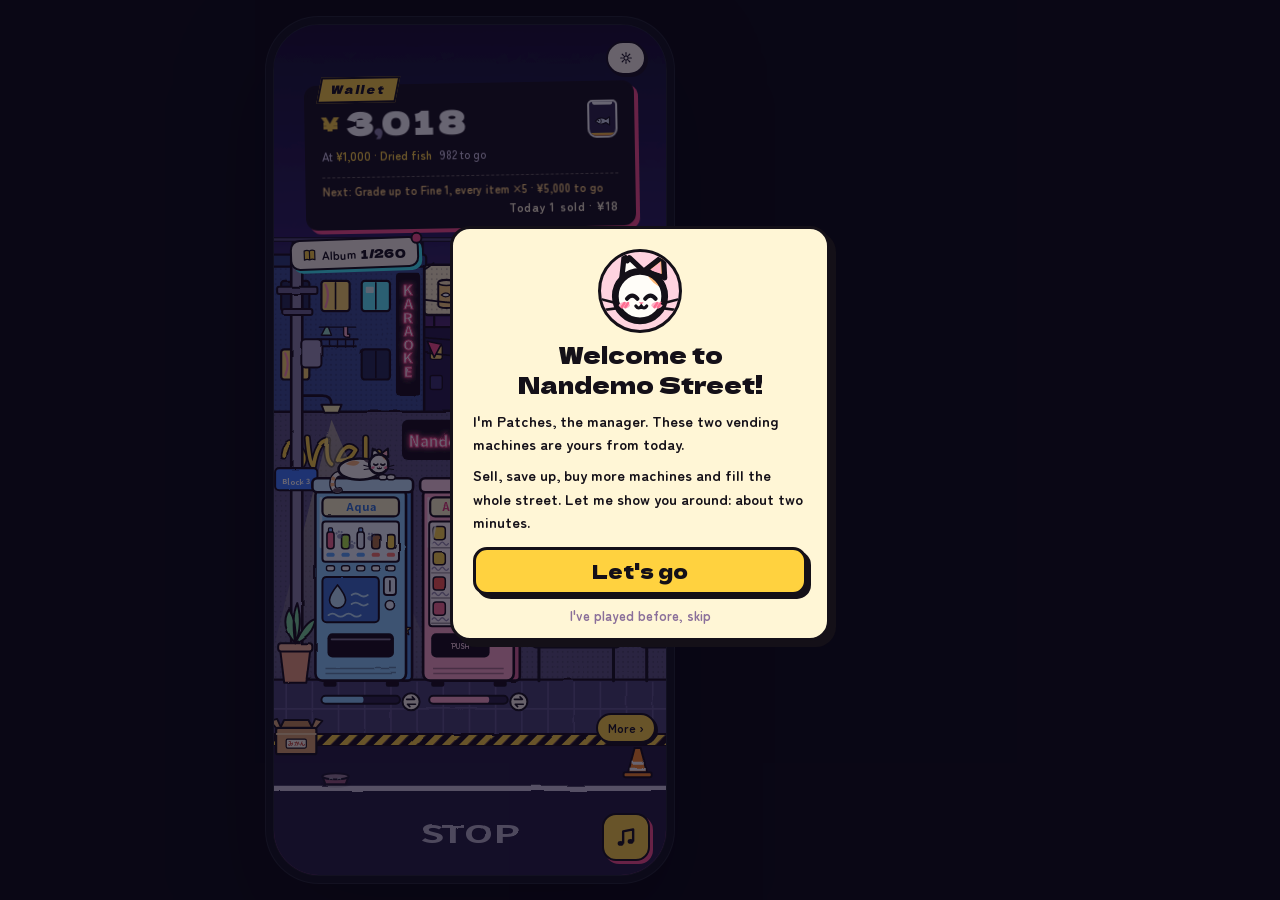
==== commit 7f09e16a: "Demo: the trial on build 3 (street signs translated, the new player's guide) Built from nandemo-app " ====
--- a/demo/index.html
+++ b/demo/index.html
@@ -552,6 +552,8 @@
 .st-more.left{right:auto;left:10px;background:#fff8ec}
 #street-bg .st-neon,#street-bg .st-jp{font-family:var(--display-jp)} #street-bg .st-pop-t{font-family:var(--display)} #street-bg .st-sign{font-family:var(--yusei-jp)} #street-bg .st-num{font-family:var(--maru);font-weight:700}
 #street-svg .st-sign{font-family:var(--yusei-jp)}
+#street-bg [data-loc],#street-svg [data-loc]{font-family:"ND Sans","ND QingKe",sans-serif!important;font-weight:700!important}
+html[data-script="hant"] #street-bg [data-loc],html[data-script="hant"] #street-svg [data-loc]{font-family:"ND Hant Sans","ND Sans",sans-serif!important}   
 #street-svg .st-num{font-family:var(--maru);font-weight:700}
 .st-m{cursor:pointer;outline:none}
 .st-bob{transform-box:fill-box;transform-origin:50% 100%;transition:transform .18s ease}
@@ -1277,11 +1279,15 @@
 .nd-neon{--catink:#2a2030;--line:#3a404a;--night:#0a0c11}
 </style>
 <link rel="stylesheet" href="platform/platform.css">
+<link rel="stylesheet" href="platform/mtext.css">
 <link rel="stylesheet" href="platform/turnload.css">
+<link rel="stylesheet" href="platform/ui.css">
 <link rel="stylesheet" href="platform/hant.css">
 <link rel="stylesheet" href="platform/web.css">
+<link rel="stylesheet" href="platform/tutorial.css">
 </head>
 <body>
+<script>(() => { const f = window.__ndFlags || {}, q = /[?&]flags=([^&]*)/.exec(location.search), has = k => f[k] || (q && decodeURIComponent(q[1]).split(',').includes(k)); if (f.renderer || has('noBgEarly') || has('noBgCache') || has('noBgBitmap') || /[?&]opt=[^&]*-bgBitmap/.test(location.search) || !window.indexedDB) return; const s = document.createElement('style'); s.id = 'nd-bg-hold'; s.textContent = '#street-bg > g[filter="url(#doodle)"] { filter: none !important; visibility: hidden }'; document.head.appendChild(s); setTimeout(() => s.remove(), 4000); })();</script>
 <script src="js/fonts.js"></script>
 
 <main class="shell">
@@ -1476,7 +1482,7 @@
 <script src="js/settings.js"></script>
 <script src="js/phone.js"></script>
 <script src="js/pay.js"></script>
-<script>window.__ndWebTracks = ["bgm-1-bubbly-shti9s.m4a", "bgm-2-bubbly-add9s.m4a", "bgm-3-bubbly-tea9s.m4a", "bgm-4-lazy-cat.m4a", "bgm-5-lazy-groove.m4a", "bgm-6-warm-FM-pad.m4a"]; window.__ndWebTrial = true;</script>
+<script>window.__ndWebTracks = ["bgm-1-bubbly-add9s.m4a", "bgm-2-bubbly-tea9s.m4a", "bgm-3-lazy-cat.m4a", "bgm-4-lazy-groove.m4a", "bgm-5-warm-FM-pad.m4a", "bgm-6-bubble-juice.m4a"]; window.__ndWebTrial = true;</script>
 <script src="platform/web.js"></script>
 <script src="js/app.js"></script>
 <script src="platform/platform.js"></script>
@@ -1489,6 +1495,8 @@
 <script src="platform/music.js"></script>
 <script src="platform/skin.js"></script>
 <script src="platform/xtags.js"></script>
+<script src="platform/mtext.js"></script>
+<script src="platform/tutorial.js"></script>
 
 </body>
 </html>
--- a/demo/platform/platform.css
+++ b/demo/platform/platform.css
@@ -278,5 +278,9 @@
    where the machine was when the turn began, so they are out while it turns and come back with the machine */
 .device.nd-xturn #tags, .device.nd-xturn #scan { visibility: hidden !important; }
 
-/* (sample only: PR #2's 新货 badge fix, its ui.css is not in build 1) */
-.news-s b{display:inline-block;line-height:1.15;vertical-align:middle;margin:2px 0}
+/* 漫画 art: the recycling bins stay green from every side (the owner, 2026-10-30). With the camera on the left they are
+   drawn behind the machine, in .env-back, whose faces take the plinth's grey (index.html); the same green as in front.
+   (In the turning pictures' hash: the baked sets were drawn with the grey, tools/bake_turn.py again) */
+.device[data-art="zzz"] .env-back [data-hit="bins"] .face{fill:#2fbf74}
+.device[data-art="zzz"] .env-back [data-hit="bins"] .face.top{fill:#7be0a8}
+.device[data-art="zzz"] .env-back [data-hit="bins"] .face.side{fill:#1e8a52}
--- a/demo/platform/mtext.css
+++ b/demo/platform/mtext.css
@@ -0,0 +1,12 @@
+/* The machine's painted words in the player's language (platform/mtext.js): a sign in Dela like the Japanese it replaces
+   (a second cut with the letters the translations need), or a word whose letters Dela lacks in Noto Sans Black, whole
+   (tools/mkfonts_mtext.py writes the three faces).
+   Its own sheet, not platform.css (2026-10-30): platform.css counts for the hash the turning pictures baked into the app
+   are checked against (tools/build_www.py bake_hashes), and these rules touch only translated words, which the baked
+   (Japanese) pictures never show; in platform.css they made every baked set look stale. */
+@font-face{font-family:"ND Dela Plus";font-weight:400;font-display:block;src:url(fonts/mtext-dela-400.woff2) format("woff2")}
+@font-face{font-family:"ND Sign SC";font-weight:400;font-display:block;src:url(fonts/mtext-sc-900.woff2) format("woff2")}
+@font-face{font-family:"ND Sign TC";font-weight:400;font-display:block;src:url(fonts/mtext-tc-900.woff2) format("woff2")}
+.mroot text.sign[data-mt] { font-family: "ND Dela Plus", var(--display); }
+.mroot text.sign[data-mf="b"] { font-family: "ND Sign SC", var(--display); }
+html[data-script="hant"] .mroot text.sign[data-mf="b"] { font-family: "ND Sign TC", var(--display); }
--- a/demo/platform/ui.css
+++ b/demo/platform/ui.css
@@ -0,0 +1,67 @@
+/* The app's own interface, in its own sheet: platform.css and the page's <style> are part of the hash the turning
+   pictures baked into the app are checked against (tools/build_www.py bake_hashes); nothing here draws a machine. */
+
+/* 换一台机器 (the lot's list of machines): each machine as the album's 机器 page draws it, where the prototype had a
+   block of its body colour (the owner, 2026-10-25). app.js openLots, build patch */
+.lot-row{grid-template-columns:28px 1fr auto}
+.lot-row .lot-art{grid-column:1;grid-row:1/span 2;width:28px;height:55px}   /* (a span: .lot-row span puts spans in column 2) */
+.lot-row .lot-art svg{display:block;width:100%;height:100%}
+
+/* 新货到了 card: the green badges (.news-s b: the % more a new good earns, the ×10 of a price step; a 2 px border and
+   padding round a 15 px figure) were inline boxes, so they did not make their line taller: when the sentence wrapped
+   and a badge began the next line it covered the line above (the owner's play test 10-27, and again 11-01: the fix of
+   10-27 was on the play-test branch, PR #2, never merged into this one). As inline blocks they take the room they
+   need, in any language and at any width; and kept whole, a figure and its % never split over two lines */
+.news-s b{display:inline-block;line-height:1.15;vertical-align:middle;margin:2px 0;white-space:nowrap}
+
+/* a turn the shell draws in 3D (platform/turn.js 'native', Turn3D.swift): the page's own machine out meanwhile, its
+   cats with it (the model has none yet). (Here, not in platform.css: that one counts for the baked pictures' hash)
+   Not in full 3D, where it is see-through already: hidden and shown again, every element of the machine was restyled
+   at the start and at the end of each turn and pinch, 86 ms each at Chromium's 4× slowdown, 2026-10-30 */
+.device.nd-t3d:not(.nd-t3d-full) .mroot:not(.off) { visibility: hidden !important; }
+/* full3d: the shell draws the machine at rest too; the page's stays, unseen, for the taps (turn.js t3dHoldTick).
+   Hidden, not see-through: at opacity 0 the phone still painted it whenever anything on it moved, 0.3 s a frame through
+   a sale in 霓虹 (its glows), and the page fell to 28–34 fps at rest there, 2026-10-30. Hidden things take no taps, so
+   the machine takes them where it is painted, as before (auto/visiblePainted then, painted now) */
+/* (but the machine coming as ‹ › slides, drawn by the page while the shell's slides out: turn.js T.coming, nd-t3d-web) */
+.device.nd-t3d-full .mroot:not(.off):not(.nd-t3d-web) { visibility: hidden !important; pointer-events: painted !important; }
+/* …except what was hidden before too and took none: the insides of a shut machine and the X-ray's ghost (app.js layers,
+   inline), the shell under a full X-ray (#xr-ext) and the ghost layer with no X-ray (#xr-ghost), index.html. Said always,
+   the same without full 3D (hidden, they take no taps there either): said with nd-t3d-full, they made each turn of it on
+   and off restyle the whole machine, 160–400 ms at Chromium's 4× slowdown, against 10 ms see-through */
+.g-int[style*="visibility: hidden"], .g-ghost[style*="visibility: hidden"] { pointer-events: none; }
+.device.xr-full #xr-ext .mroot:not(.off), .device:not(.xr-any) #xr-ghost .mroot:not(.off) { pointer-events: none !important; }
+/* (and a clip's shapes, never painted themselves, visible: hidden, they clip all away, taps too; the clip of the
+   display window, drink-build.js dk-dispclip) */
+.mroot clipPath { visibility: visible !important; }
+/* …and while the shell shows it, its looping CSS animations that the shell does not read stand still: the teppan's burner
+   flames (tpFlame, a fill each frame) and the bonito flakes on its board (tpDance), the drink's heater and cold air while
+   it works (heat, flowc; the shell plays those by `busy`). Hidden, they were worked out every frame all the same (the
+   teppan at rest: the page's main thread 591 → 409 ms a second at Chromium's 4× slowdown, 2026-10-31). Only these, by
+   name: what the shell reads from the page's styles (an upgrade's rails lit, .ubuilt; the lamps, the pins, the parts
+   drawn anew) keeps moving. Paused, not stopped: let go, each goes on from where it stood */
+.device.nd-t3d-full .mroot:not(.off) :is(.tp-flame, .tp-dance, .heater, .flow) { animation-play-state: paused !important; }
+/* …and its background is drawn by the shell, whose view is then under this page (turn.js t3dBackdrop): see-through */
+.device.nd-t3d-full { background: transparent !important; }
+/* (the root never painted in full 3D, the body painting the page's background: the root's changed restyled the whole page,
+   0.9 s at Chromium's 4× slowdown, the body's 5 ms, 2026-11-01) */
+html.nd-t3d-on { background: transparent !important; }
+body.nd-t3d-bg { background: transparent !important; }
+/* (leaving for the street in full 3D: the machine's layer keeps its visibility till only-street takes it out of the page,
+   70 ms after the fade (index.html, app.js showView). Its visibility going hidden 0.35 s into the fade, inherited, restyled
+   the whole layer, 15,229 elements, 565 ms at Chromium's 4× slowdown whenever it came before only-street; the phone's
+   page stood 1.6–1.8 s there, the street's fade not begun, 2026-11-01. Its machine is see-through here already) */
+html.nd-t3d-on .device.is-street #cam { visibility: visible; transition: none; }
+/* …and as the shell takes the machine, the page's fades out over it, 180 ms, not cut (turn.js see): see-through already,
+   the machine's groups at full opacity and then none; nd-t3d-full after, hidden. Only for those 180 ms: at opacity 0 the
+   phone still painted the machine whenever anything on it moved (above) */
+.device.nd-t3d-fade { background: transparent !important; }
+.device.nd-t3d-fade .mroot:not(.off) { transition: opacity .18s linear; }
+.device.nd-t3d-out .mroot:not(.off) { opacity: 0; }
+/* (a measurement only, flag t3dquiet: turn.js) */
+html.nd-t3d-quiet .device.nd-t3d-full .mroot:not(.off) :is(.g-int, .g-ghost) { visibility: hidden !important; }
+
+/* the camera's grabbing hand while a finger drags (index.html #cam.dragging): no cursor in the app, and the cursor, an
+   inherited property, restyled every element on the camera at the start and at the end of every drag: 0.5 and 1.0 s at
+   Chromium's 4× slowdown, the page's machine and all, 2026-10-30. Left as it was, nothing below is restyled */
+.device #cam.dragging { cursor: grab; }
--- a/demo/platform/tutorial.css
+++ b/demo/platform/tutorial.css
@@ -0,0 +1,49 @@
+/* The new player's guide (platform/tutorial.js). Over everything the game draws, under nothing: the system cards hide it
+   (app.js cardOpen). Only .tut-bub's buttons and .tut-card take touches. */
+#tut{position:fixed;inset:0;z-index:60;pointer-events:none;font-family:var(--maru),sans-serif;color:var(--dink,#1d1230)}
+#tut[hidden]{display:none}
+#tut .tut-dim{position:absolute;inset:0;background:rgba(12,7,28,.62)}
+#tut.tip .tut-dim{background:rgba(12,7,28,.38)}
+#tut .tut-hole{position:absolute;border-radius:16px;box-shadow:0 0 0 200vmax rgba(12,7,28,.62);outline:3px dashed #ffd23f;outline-offset:3px;transition:left .25s,top .25s,width .25s,height .25s}
+#tut.tip .tut-hole{box-shadow:0 0 0 200vmax rgba(12,7,28,.38)}
+#tut .tut-hole+.tut-hole{box-shadow:none}   /* (two holes: one shadow, or the second darkens the first) */
+#tut [hidden]{display:none!important}
+
+/* the hand: its fingertip on (left, top); pressing every 1.2 s with a ring where it presses */
+#tut .tut-hand{position:absolute;width:0;height:0;transition:left .25s,top .25s}
+#tut .tut-hand-svg{position:absolute;left:-26px;top:-6px;width:60px;height:79px;transform-origin:26px 6px;transform:rotate(-14deg);filter:drop-shadow(0 3px 4px rgba(0,0,0,.45));animation:tut-press 1.2s ease-in-out infinite}
+#tut .tut-hand.down .tut-hand-svg{transform:rotate(166deg);animation-name:tut-press-down}
+#tut.tapping .tut-hand-svg{animation-duration:.6s}
+#tut .tut-ring{position:absolute;left:-18px;top:-18px;width:36px;height:36px;border-radius:50%;border:3px solid #ffd23f;opacity:0;animation:tut-ring 1.2s ease-out infinite}
+#tut.tapping .tut-ring{animation-duration:.6s}
+@keyframes tut-press{0%,100%{translate:0 10px}45%{translate:0 0}55%{translate:0 0}}
+@keyframes tut-press-down{0%,100%{translate:0 -10px}45%{translate:0 0}55%{translate:0 0}}
+@keyframes tut-ring{0%,40%{opacity:0;scale:.4}50%{opacity:1;scale:.5}100%{opacity:0;scale:1.6}}
+
+/* ミケ's bubble */
+#tut .tut-bub{position:absolute;left:16px;right:16px;max-width:420px;margin:0 auto;box-sizing:border-box;display:grid;grid-template-columns:48px 1fr;column-gap:10px;row-gap:6px;
+  padding:11px 12px 9px;background:#fff6d6;border:3px solid var(--dink,#1d1230);border-radius:16px;box-shadow:4px 4px 0 var(--dink,#1d1230);pointer-events:auto;transition:top .25s,bottom .25s}
+#tut.in .tut-bub{animation:tut-pop .28s cubic-bezier(.3,1.6,.6,1)}
+#tut .tut-face{width:48px;height:48px;border-radius:50%;background:#ffd3e0;border:2.5px solid var(--dink,#1d1230);overflow:hidden;align-self:start}
+#tut .tut-face svg{width:100%;height:100%;display:block}
+#tut .tut-t{align-self:center;min-width:0}
+#tut .tut-t b{display:block;font-weight:800;font-size:16px;line-height:1.38;text-wrap:balance}
+#tut .tut-t small{display:block;margin-top:2px;font-weight:700;font-size:12.5px;line-height:1.4;color:#7a5a8c}
+#tut .tut-foot{grid-column:1/-1;display:flex;align-items:center;gap:8px;min-height:22px}
+#tut .tut-step{font:700 11px/1 var(--mono,monospace);color:#9a83a8;margin-right:auto}
+#tut .tut-skip{border:0;background:none;padding:4px 2px;font:700 12px/1 var(--maru),sans-serif;color:#9a83a8;cursor:pointer}
+#tut .tut-ok{border:2.5px solid var(--dink,#1d1230);border-radius:10px;background:#ffd23f;box-shadow:2px 2px 0 var(--dink,#1d1230);padding:6px 14px;font:800 13px/1 var(--maru),sans-serif;color:var(--dink,#1d1230);cursor:pointer}
+#tut .tut-ok:active{translate:2px 2px;box-shadow:none}
+@keyframes tut-pop{0%{opacity:0;scale:.92}100%{opacity:1;scale:1}}
+
+/* the welcome card, first launch */
+#tut.card{pointer-events:auto}
+#tut .tut-card{position:absolute;left:24px;right:24px;top:50%;translate:0 -54%;max-width:380px;margin:0 auto;box-sizing:border-box;padding:20px 20px 14px;text-align:center;
+  background:#fff6d6;border:3px solid var(--dink,#1d1230);border-radius:20px;box-shadow:6px 6px 0 var(--dink,#1d1230);animation:tut-pop .3s cubic-bezier(.3,1.6,.6,1)}
+#tut .tut-face.big{width:84px;height:84px;margin:0 auto 6px;border-width:3px}
+#tut .tut-card h2{margin:4px 0 10px;font:400 24px/1.25 var(--display),sans-serif;text-wrap:balance}
+#tut .tut-card p{margin:0 0 8px;font-weight:700;font-size:14.5px;line-height:1.6;text-align:left}
+#tut .tut-go{display:block;width:100%;margin:14px 0 6px;padding:11px 0;border:3px solid var(--dink,#1d1230);border-radius:14px;background:#ffd23f;box-shadow:4px 4px 0 var(--dink,#1d1230);font:400 20px/1 var(--display),sans-serif;color:var(--dink,#1d1230);cursor:pointer}
+#tut .tut-go:active{translate:3px 3px;box-shadow:1px 1px 0 var(--dink,#1d1230)}
+#tut .tut-card .tut-no{display:block;width:100%;margin:0;padding:8px 0 2px;border:0;background:none;font:700 13px/1 var(--maru),sans-serif;color:#8a6f9a;cursor:pointer}
+@media (prefers-reduced-motion:reduce){#tut .tut-hand-svg,#tut .tut-ring{animation:none}#tut .tut-ring{display:none}}
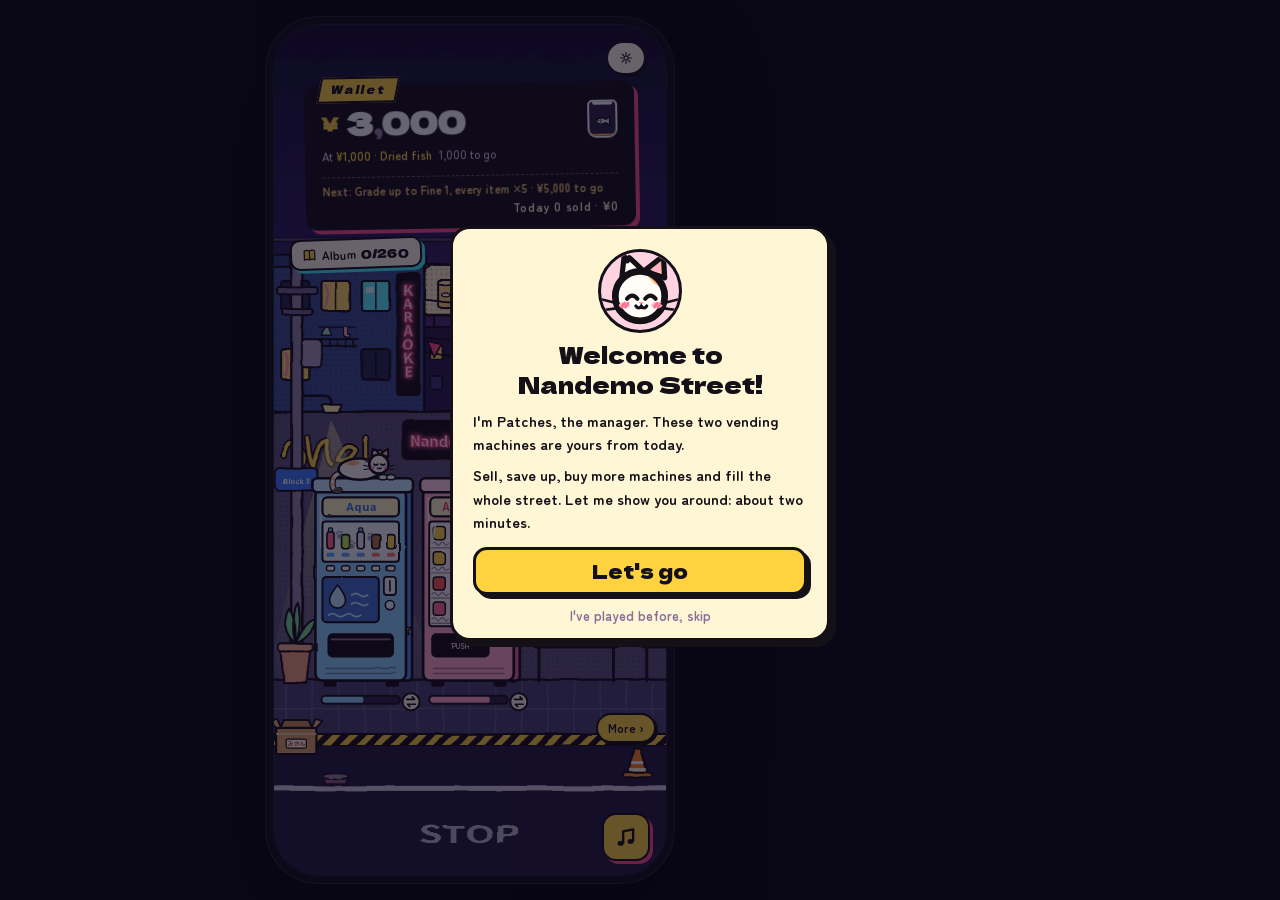
==== commit 75602cd4: "Demo: the trial on build 4 (the street's small touches, the held machine's bubble) Built from nandem" ====
--- a/demo/index.html
+++ b/demo/index.html
@@ -1476,13 +1476,14 @@
 <script src="platform/m-teppan-build.js"></script>
 <script src="platform/m-teppan.js"></script>
 <script src="js/zzz-deco.js"></script>
+<script src="platform/street-touch.js"></script>
 <script src="js/street.js"></script>
 <script src="js/shop.js"></script>
 <script src="js/album.js"></script>
 <script src="js/settings.js"></script>
 <script src="js/phone.js"></script>
 <script src="js/pay.js"></script>
-<script>window.__ndWebTracks = ["bgm-1-bubbly-add9s.m4a", "bgm-2-bubbly-tea9s.m4a", "bgm-3-lazy-cat.m4a", "bgm-4-lazy-groove.m4a", "bgm-5-warm-FM-pad.m4a", "bgm-6-bubble-juice.m4a"]; window.__ndWebTrial = true;</script>
+<script>window.__ndWebTracks = ["bgm-1-bubbly-add9s.m4a", "bgm-2-bubbly-tea9s.m4a", "bgm-3-lazy-cat.m4a", "bgm-4-lazy-groove.m4a", "bgm-5-warm-FM-pad.m4a", "bgm-6-bubble-juice.m4a", "bgm-7-sunny-morning-shop.m4a"]; window.__ndWebTrial = true;</script>
 <script src="platform/web.js"></script>
 <script src="js/app.js"></script>
 <script src="platform/platform.js"></script>
--- a/demo/platform/platform.css
+++ b/demo/platform/platform.css
@@ -280,7 +280,9 @@
 
 /* 漫画 art: the recycling bins stay green from every side (the owner, 2026-10-30). With the camera on the left they are
    drawn behind the machine, in .env-back, whose faces take the plinth's grey (index.html); the same green as in front.
-   (In the turning pictures' hash: the baked sets were drawn with the grey, tools/bake_turn.py again) */
-.device[data-art="zzz"] .env-back [data-hit="bins"] .face{fill:#2fbf74}
-.device[data-art="zzz"] .env-back [data-hit="bins"] .face.top{fill:#7be0a8}
-.device[data-art="zzz"] .env-back [data-hit="bins"] .face.side{fill:#1e8a52}
+   (In the turning pictures' hash: the baked sets were drawn with the grey, tools/bake_turn.py again)
+   (Not on a machine in 霓虹 (skin.js .nd-neon on its .mroot): its bins stay dark from every side as in front; the green
+   came back once it was turned to the left, the page's alone (the 3D's were dark), 2026-11-02) */
+.device[data-art="zzz"] .mroot:not(.nd-neon) .env-back [data-hit="bins"] .face{fill:#2fbf74}
+.device[data-art="zzz"] .mroot:not(.nd-neon) .env-back [data-hit="bins"] .face.top{fill:#7be0a8}
+.device[data-art="zzz"] .mroot:not(.nd-neon) .env-back [data-hit="bins"] .face.side{fill:#1e8a52}
--- a/demo/platform/ui.css
+++ b/demo/platform/ui.css
@@ -65,3 +65,33 @@
    inherited property, restyled every element on the camera at the start and at the end of every drag: 0.5 and 1.0 s at
    Chromium's 4× slowdown, the page's machine and all, 2026-10-30. Left as it was, nothing below is restyled */
 .device #cam.dragging { cursor: grab; }
+/* (inside a machine the street stays laid out, not out of the page: content-visibility keeps its layout and skips its
+   painting meanwhile, so back on the street it is painted again, not restyled and laid out whole. Taken out of the page
+   (index.html .device.only-machine .street display:none), its 0.7–1.7 s frame was the street coming back, the phone,
+   2026-11-02. An experiment: compare against 42edc3d before keeping it) */
+.device.only-machine .street { display: block; visibility: hidden; content-visibility: hidden; }
+
+/* the street's bubble for a held machine (platform/street-touch.js, 2026-11-03): a comic card above the machine, its tail
+   pointing at it; it pops in and fades out */
+.stx-bubble{position:absolute;z-index:4;width:max-content;min-width:150px;max-width:224px;padding:9px 11px 8px;border:2.5px solid #141018;border-radius:12px;
+  background:#fff8ec;color:#141018;box-shadow:3px 3px 0 #141018;font:500 12px/1.35 var(--maru);pointer-events:none;
+  transform-origin:var(--tail,50%) 100%;animation:stx-pop .2s cubic-bezier(.3,1.6,.6,1) both}
+.stx-bubble.below{transform-origin:var(--tail,50%) 0}
+.stx-bubble::after{content:"";position:absolute;left:calc(var(--tail,50%) - 7px);bottom:-9px;width:12px;height:12px;background:#fff8ec;
+  border-right:2.5px solid #141018;border-bottom:2.5px solid #141018;transform:rotate(45deg)}
+.stx-bubble.below::after{bottom:auto;top:-9px;transform:rotate(225deg)}
+.stx-bubble.out{animation:stx-out .18s ease-in both}
+.stx-bubble p{margin:0}
+.stx-bubble .t{font:700 13px/1.25 var(--maru);margin-bottom:5px;padding-bottom:4px;border-bottom:2px dashed #d8c8e4}
+.stx-bubble ul{list-style:none;margin:0;padding:0;display:grid;gap:2px}
+.stx-bubble li{display:flex;align-items:center;gap:5px;white-space:nowrap}
+.stx-bubble li i{flex:none;width:9px;height:9px;border-radius:50%;border:1.6px solid #141018}
+.stx-bubble li .n{flex:1;min-width:0;overflow:hidden;text-overflow:ellipsis}
+.stx-bubble li b{flex:none;font-weight:700;font-variant-numeric:tabular-nums}
+.stx-bubble li em{flex:none;font-style:normal;font-size:10px;color:#fff;background:#ff4f8b;border-radius:6px;padding:0 4px}
+.stx-bubble .sum{margin-top:5px;padding-top:4px;border-top:2px dashed #d8c8e4;color:#5a4a68;font-variant-numeric:tabular-nums}
+.stx-bubble .eta{margin-top:2px;font-weight:700;color:#e23d78}
+.stx-bubble .eta.out{color:#141018}
+@keyframes stx-pop{from{opacity:0;transform:scale(.6)}to{opacity:1;transform:none}}
+@keyframes stx-out{to{opacity:0;transform:scale(.85)}}
+@media (prefers-reduced-motion:reduce){.stx-bubble,.stx-bubble.out{animation-duration:.01s}}
